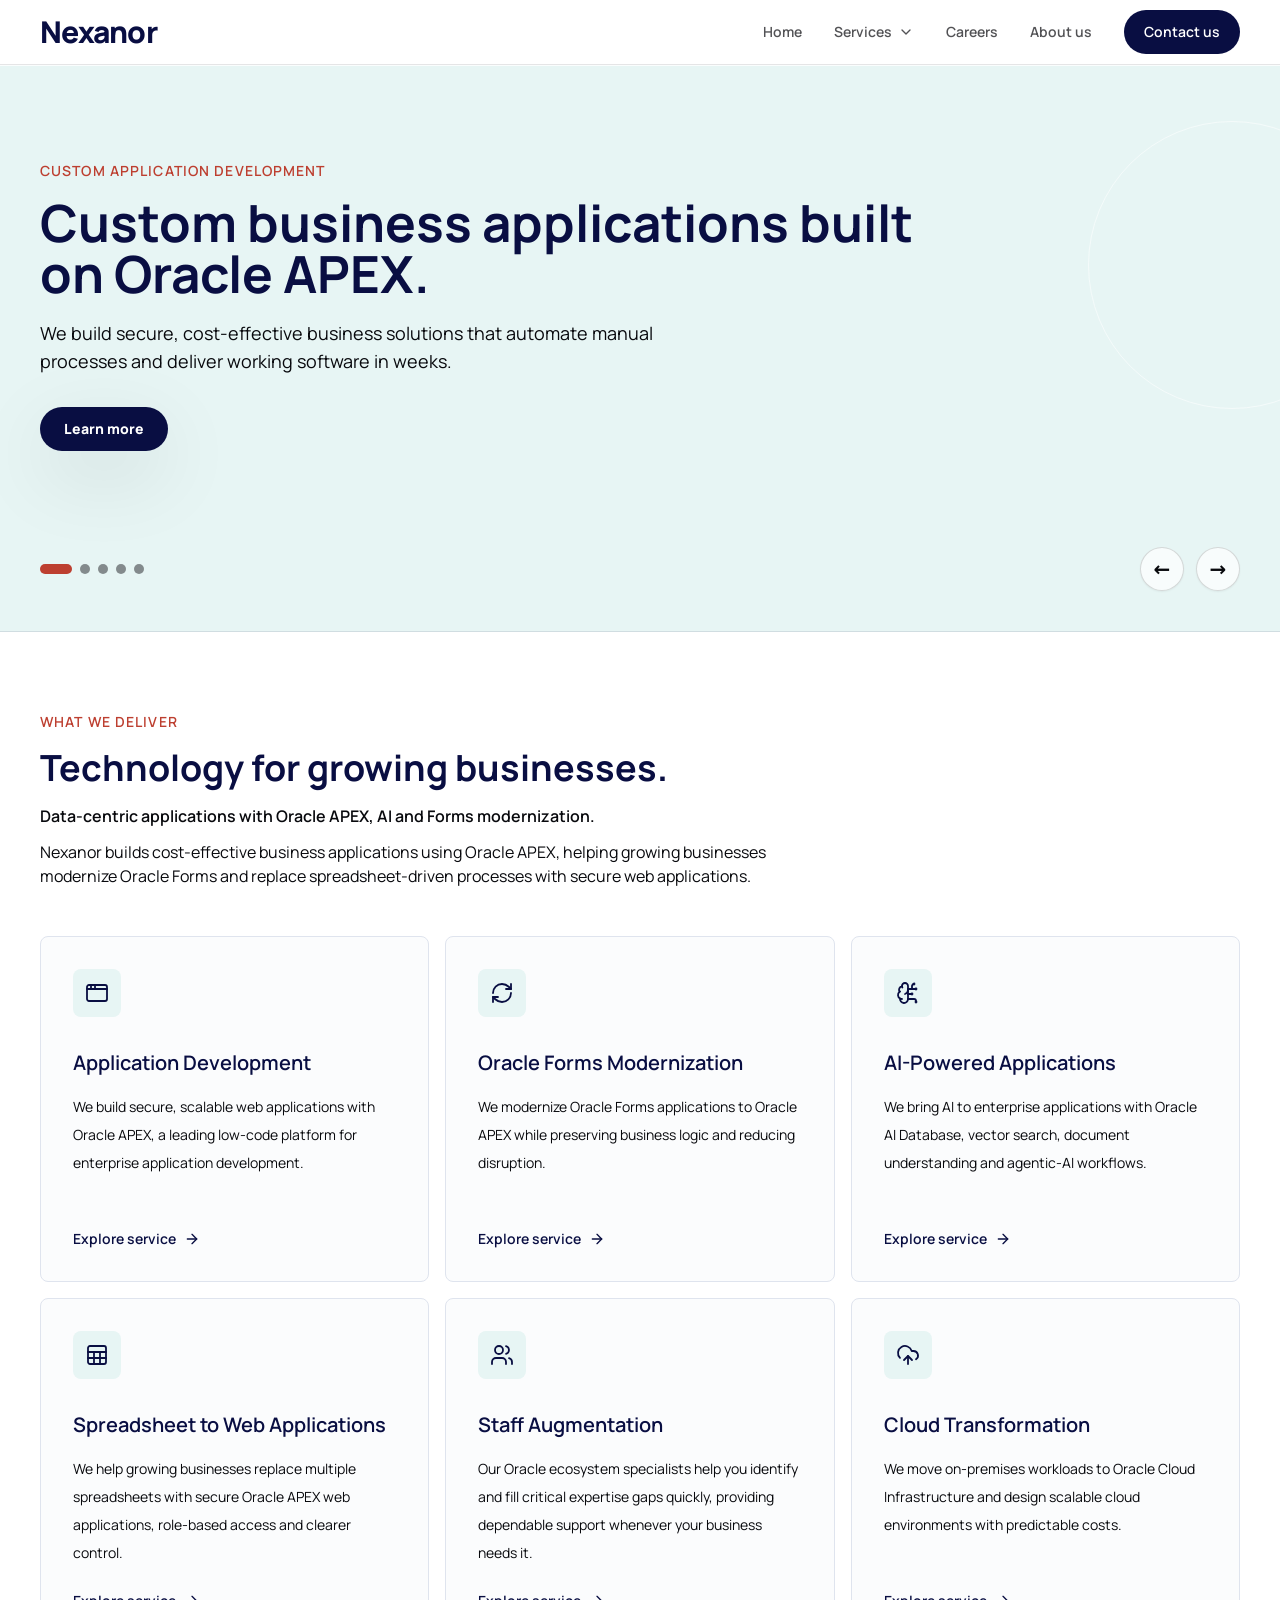
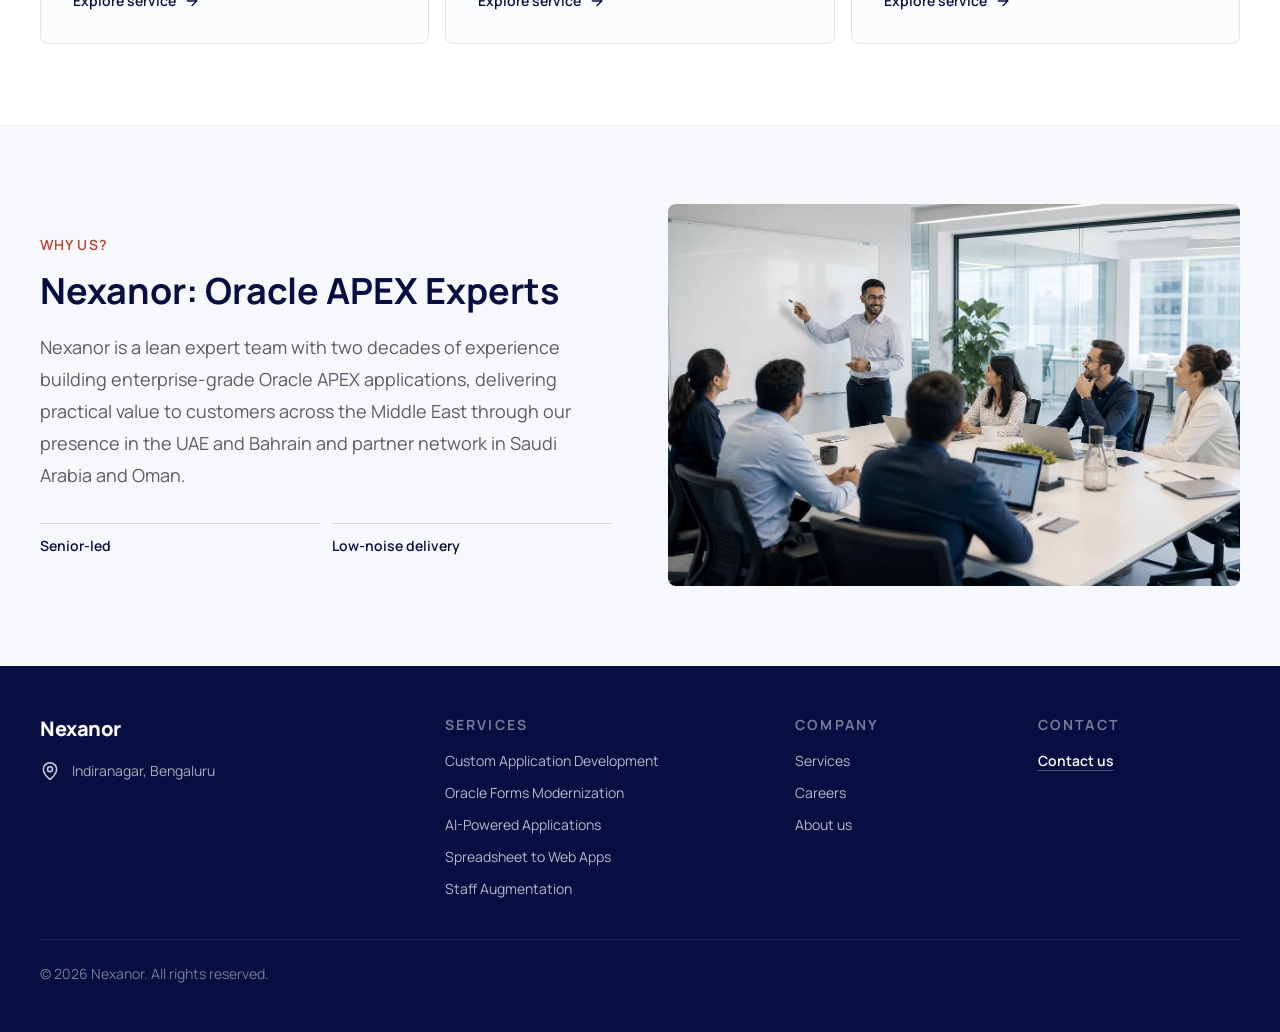
==== index.html @ 42dd61ac "Deploy contact form integration" ====
<!DOCTYPE html><html lang="en"> <head><meta charset="UTF-8"><meta name="description" content="Nexanor builds cost-effective business applications using Oracle APEX, helping growing businesses modernize Oracle Forms, replace spreadsheet-driven processes, and bring AI into business workflows."><meta name="viewport" content="width=device-width, initial-scale=1.0"><meta name="generator" content="Astro v4.16.19"><link rel="canonical" href="https://www.nexanor.io/"><title>Nexanor | Business Applications, Data &amp; AI</title><script type="application/ld+json">{"@context":"https://schema.org","@graph":[{"@type":"Organization","@id":"https://www.nexanor.io/#organization","name":"Nexanor","url":"https://www.nexanor.io","description":"Nexanor builds cost-effective business applications using Oracle APEX, helping growing businesses modernize Oracle Forms and replace spreadsheet-driven processes with secure web applications.","areaServed":["Middle East","United Arab Emirates","India","Africa"],"knowsAbout":["Oracle APEX development","Oracle Forms modernization","Forms to APEX migration","Spreadsheet to web application migration","Cost-effective business applications","Oracle Database","Agentic AI workflows"]},{"@type":"WebSite","@id":"https://www.nexanor.io/#website","name":"Nexanor","url":"https://www.nexanor.io","publisher":{"@id":"https://www.nexanor.io/#organization"},"inLanguage":"en"}]}</script><script async src="https://www.googletagmanager.com/gtag/js?id=G-KNGRKKW37M"></script><link rel="stylesheet" href="/_astro/about.BpkSIraq.css"><script type="module" src="/_astro/hoisted.Bp746CK0.js"></script></head> <body> <header class="sticky top-0 z-40 border-b border-ink/10 bg-white/95 backdrop-blur"> <nav class="px-5 sm:px-8 lg:px-10" aria-label="Primary navigation"> <div class="shell flex min-h-16 items-center gap-8"> <a class="text-2xl font-extrabold tracking-tight text-brand sm:text-3xl" href="/" aria-label="Nexanor home">
Nexanor
</a> <div class="ml-auto hidden items-center gap-8 md:flex"> <a class="text-sm font-semibold text-ink/70 transition hover:text-ink" href="/">Home</a> <div class="group relative"> <a class="inline-flex items-center gap-1.5 py-5 text-sm font-semibold text-ink/70 transition hover:text-ink" href="/services/">
Services
<svg xmlns="http://www.w3.org/2000/svg" width="24" height="24" viewBox="0 0 24 24" fill="none" stroke="currentColor" stroke-width="2" stroke-linecap="round" stroke-linejoin="round" aria-hidden="true" class="lucide lucide-chevron-down h-4 w-4 transition group-hover:rotate-180 group-focus-within:rotate-180"> <path d="m6 9 6 6 6-6"></path>  </svg> </a> <div class="invisible absolute left-1/2 top-full w-80 -translate-x-1/2 pt-3 opacity-0 transition group-hover:visible group-hover:opacity-100 group-focus-within:visible group-focus-within:opacity-100"> <div class="rounded-lg border border-line bg-white p-2 shadow-soft"> <a class="block rounded-md px-4 py-3 text-sm font-semibold text-brand hover:bg-cloud" href="/services/">All services</a> <div class="my-1 border-t border-line"></div> <a class="block rounded-md px-4 py-3 text-sm text-ink/70 transition hover:bg-cloud hover:text-brand" href="/services/oracle-apex-development/"> Custom Application Development </a><a class="block rounded-md px-4 py-3 text-sm text-ink/70 transition hover:bg-cloud hover:text-brand" href="/services/oracle-forms-to-apex-modernization/"> Oracle Forms Modernization </a><a class="block rounded-md px-4 py-3 text-sm text-ink/70 transition hover:bg-cloud hover:text-brand" href="/services/ai-powered-applications/"> AI-Powered Applications </a><a class="block rounded-md px-4 py-3 text-sm text-ink/70 transition hover:bg-cloud hover:text-brand" href="/services/spreadsheet-to-web-applications/"> Spreadsheet to Web Applications </a><a class="block rounded-md px-4 py-3 text-sm text-ink/70 transition hover:bg-cloud hover:text-brand" href="/services/oracle-staff-augmentation/"> Oracle Staff Augmentation </a> </div> </div> </div> <a class="text-sm font-semibold text-ink/70 transition hover:text-ink" href="/careers/">Careers</a><a class="text-sm font-semibold text-ink/70 transition hover:text-ink" href="/about/">About us</a> </div> <div class="hidden items-center gap-3 md:flex"> <button class="button-primary" type="button" data-contact-open>Contact us</button> </div> <button class="ml-auto inline-flex h-11 w-11 items-center justify-center rounded-full border border-ink/15 bg-white text-ink md:hidden" type="button" aria-label="Open navigation menu" aria-controls="mobile-menu" aria-expanded="false" data-menu-toggle> <span class="sr-only">Menu</span> <span class="relative block h-4 w-5" aria-hidden="true"> <span class="absolute left-0 top-0 h-0.5 w-5 rounded bg-current transition" data-menu-line></span> <span class="absolute left-0 top-1.5 h-0.5 w-5 rounded bg-current transition" data-menu-line></span> <span class="absolute left-0 top-3 h-0.5 w-5 rounded bg-current transition" data-menu-line></span> </span> </button> </div> </nav> <div id="mobile-menu" class="hidden border-t border-ink/10 bg-white px-5 py-4 md:hidden" data-mobile-menu> <div class="mx-auto flex max-w-7xl flex-col gap-2"> <a class="rounded-lg px-2 py-3 text-base font-semibold text-ink" href="/">Home</a> <details class="group"> <summary class="flex cursor-pointer list-none items-center justify-between rounded-lg px-2 py-3 text-base font-semibold text-ink [&::-webkit-details-marker]:hidden">
Services
<svg xmlns="http://www.w3.org/2000/svg" width="24" height="24" viewBox="0 0 24 24" fill="none" stroke="currentColor" stroke-width="2" stroke-linecap="round" stroke-linejoin="round" aria-hidden="true" class="lucide lucide-chevron-down h-5 w-5 transition group-open:rotate-180"> <path d="m6 9 6 6 6-6"></path>  </svg> </summary> <div class="ml-2 grid border-l border-line pl-3"> <a class="px-2 py-2.5 text-sm font-semibold text-brand" href="/services/">All services</a> <a class="px-2 py-2.5 text-sm text-ink/70" href="/services/oracle-apex-development/">Custom Application Development</a><a class="px-2 py-2.5 text-sm text-ink/70" href="/services/oracle-forms-to-apex-modernization/">Oracle Forms Modernization</a><a class="px-2 py-2.5 text-sm text-ink/70" href="/services/ai-powered-applications/">AI-Powered Applications</a><a class="px-2 py-2.5 text-sm text-ink/70" href="/services/spreadsheet-to-web-applications/">Spreadsheet to Web Applications</a><a class="px-2 py-2.5 text-sm text-ink/70" href="/services/oracle-staff-augmentation/">Oracle Staff Augmentation</a> </div> </details> <a class="rounded-lg px-2 py-3 text-base font-semibold text-ink" href="/careers/">Careers</a><a class="rounded-lg px-2 py-3 text-base font-semibold text-ink" href="/about/">About us</a> <button class="button-primary mt-2 w-full" type="button" data-contact-open>Contact us</button> </div> </div> </header>  <main>  <section class="relative overflow-hidden border-b border-brand/10 bg-[#e7f5f4] text-ink" aria-label="Nexanor services carousel"> <div class="pointer-events-none absolute inset-x-0 top-0 h-px bg-white/80"></div> <div class="pointer-events-none absolute -right-24 top-14 hidden h-72 w-72 rounded-full border border-white/55 lg:block"></div> <div> <article class="relative" data-hero-slide data-active="true"> <div class="px-5 py-16 sm:px-8 sm:py-20 lg:px-10 lg:py-24"> <div class="shell"> <div class="max-w-5xl"> <p class="eyebrow">Custom Application Development</p> <h1 class="mt-4 max-w-4xl text-[2.5rem] font-bold leading-[1.06] text-brand sm:text-5xl lg:text-[3.2rem]">
Custom business applications built on Oracle APEX.
</h1> <p class="mt-5 max-w-2xl text-base leading-8 text-graphite/72 sm:text-lg">
We build secure, cost-effective business solutions that automate manual processes and deliver working software in weeks.
</p> <a class="mt-8 inline-flex w-fit items-center justify-center rounded-full bg-brand px-6 py-3 text-sm font-extrabold text-white shadow-soft transition hover:bg-[#151c60] focus:outline-none focus:ring-2 focus:ring-brand focus:ring-offset-2 focus:ring-offset-[#e7f5f4]" href="/services/oracle-apex-development/">
Learn more
</a> </div> </div> </div> </article> <article class="relative hidden" data-hero-slide aria-hidden="true"> <div class="px-5 py-16 sm:px-8 sm:py-20 lg:px-10 lg:py-24"> <div class="shell"> <div class="max-w-5xl"> <p class="eyebrow">Modernize Your Legacy Applications</p> <h2 class="mt-4 max-w-4xl text-[2.5rem] font-bold leading-[1.06] text-brand sm:text-5xl lg:text-[3.2rem]">
Oracle Forms Modernization
</h2> <p class="mt-5 max-w-2xl text-base leading-8 text-graphite/72 sm:text-lg">
Transform outdated systems into modern, fast, and mobile-friendly web apps while preserving valuable business logic.
</p> <a class="mt-8 inline-flex w-fit items-center justify-center rounded-full bg-brand px-6 py-3 text-sm font-extrabold text-white shadow-soft transition hover:bg-[#151c60] focus:outline-none focus:ring-2 focus:ring-brand focus:ring-offset-2 focus:ring-offset-[#e7f5f4]" href="/services/oracle-forms-to-apex-modernization/">
Learn more
</a> </div> </div> </div> </article> <article class="relative hidden" data-hero-slide aria-hidden="true"> <div class="px-5 py-16 sm:px-8 sm:py-20 lg:px-10 lg:py-24"> <div class="shell"> <div class="max-w-5xl"> <p class="eyebrow">Artificial Intelligence</p> <h2 class="mt-4 max-w-4xl text-[2.5rem] font-bold leading-[1.06] text-brand sm:text-5xl lg:text-[3.2rem]">
AI-Powered Applications
</h2> <p class="mt-5 max-w-2xl text-base leading-8 text-graphite/72 sm:text-lg">
Unlock intelligent search, document understanding, conversational experiences, and automated workflows&mdash;all within the applications your teams use every day.
</p> <a class="mt-8 inline-flex w-fit items-center justify-center rounded-full bg-brand px-6 py-3 text-sm font-extrabold text-white shadow-soft transition hover:bg-[#151c60] focus:outline-none focus:ring-2 focus:ring-brand focus:ring-offset-2 focus:ring-offset-[#e7f5f4]" href="/services/ai-powered-applications/">
Learn more
</a> </div> </div> </div> </article> <article class="relative hidden" data-hero-slide aria-hidden="true"> <div class="px-5 py-16 sm:px-8 sm:py-20 lg:px-10 lg:py-24"> <div class="shell"> <div class="max-w-5xl"> <p class="eyebrow">Digital Process Transformation</p> <h2 class="mt-4 max-w-4xl text-[2.5rem] font-bold leading-[1.06] text-brand sm:text-5xl lg:text-[3.2rem]">
Spreadsheets to Web Applications
</h2> <p class="mt-5 max-w-2xl text-base leading-8 text-graphite/72 sm:text-lg">
Consolidate scattered data and manual workflows into a purpose-built application that gives your team the visibility and control they need.
</p> <a class="mt-8 inline-flex w-fit items-center justify-center rounded-full bg-brand px-6 py-3 text-sm font-extrabold text-white shadow-soft transition hover:bg-[#151c60] focus:outline-none focus:ring-2 focus:ring-brand focus:ring-offset-2 focus:ring-offset-[#e7f5f4]" href="/services/spreadsheet-to-web-applications/">
Learn more
</a> </div> </div> </div> </article> <article class="relative hidden" data-hero-slide aria-hidden="true"> <div class="px-5 py-16 sm:px-8 sm:py-20 lg:px-10 lg:py-24"> <div class="shell"> <div class="max-w-5xl"> <p class="eyebrow">Staff Augmentation</p> <h2 class="mt-4 max-w-4xl text-[2.5rem] font-bold leading-[1.06] text-brand sm:text-5xl lg:text-[3.2rem]">
Expert Talent, When You Need It
</h2> <p class="mt-5 max-w-2xl text-base leading-8 text-graphite/72 sm:text-lg">
Add experienced professionals to your team without the time and overhead of permanent hiring.
</p> <a class="mt-8 inline-flex w-fit items-center justify-center rounded-full bg-brand px-6 py-3 text-sm font-extrabold text-white shadow-soft transition hover:bg-[#151c60] focus:outline-none focus:ring-2 focus:ring-brand focus:ring-offset-2 focus:ring-offset-[#e7f5f4]" href="/services/oracle-staff-augmentation/">
Learn more
</a> </div> </div> </div> </article> <div class="px-5 pb-10 sm:px-8 lg:px-10"> <div class="shell flex items-center justify-between gap-4"> <div class="flex gap-2" aria-label="Carousel slides"> <button class="h-2.5 w-8 rounded-full bg-oracle transition" type="button" aria-label="Show custom application development slide" data-hero-dot data-active="true"></button> <button class="h-2.5 w-2.5 rounded-full bg-ink/45 transition" type="button" aria-label="Show Oracle Forms modernization slide" data-hero-dot></button> <button class="h-2.5 w-2.5 rounded-full bg-ink/45 transition" type="button" aria-label="Show artificial intelligence slide" data-hero-dot></button> <button class="h-2.5 w-2.5 rounded-full bg-ink/45 transition" type="button" aria-label="Show digital process transformation slide" data-hero-dot></button> <button class="h-2.5 w-2.5 rounded-full bg-ink/45 transition" type="button" aria-label="Show staff augmentation slide" data-hero-dot></button> </div> <div class="flex gap-3"> <button class="flex h-11 w-11 items-center justify-center rounded-full border border-ink/15 bg-white/70 text-xl font-bold text-ink shadow-sm backdrop-blur transition hover:border-ink/35 hover:bg-white" type="button" aria-label="Previous carousel slide" data-hero-prev> <span aria-hidden="true">&larr;</span> </button> <button class="flex h-11 w-11 items-center justify-center rounded-full border border-ink/15 bg-white/70 text-xl font-bold text-ink shadow-sm backdrop-blur transition hover:border-ink/35 hover:bg-white" type="button" aria-label="Next carousel slide" data-hero-next> <span aria-hidden="true">&rarr;</span> </button> </div> </div> </div> </div> </section> <section class="section bg-white"> <div class="shell"> <div class="max-w-3xl"> <p class="eyebrow">What we deliver</p> <h2 class="mt-4 max-w-2xl text-3xl font-bold leading-tight text-brand sm:text-4xl">
Technology for growing businesses.
</h2> <p class="mt-4 text-sm font-semibold leading-7 text-brand/58 sm:text-base">
Data-centric applications with Oracle APEX, AI and Forms modernization.
</p> <p class="mt-3 max-w-3xl text-sm leading-7 text-graphite/66 sm:text-base">
Nexanor builds cost-effective business applications using Oracle APEX, helping growing businesses modernize Oracle Forms and replace spreadsheet-driven processes with secure web applications.
</p> </div> <div class="mt-12 grid auto-rows-fr gap-4 md:grid-cols-2 lg:grid-cols-3"> <article class="group flex h-full min-h-72 flex-col rounded-lg border border-line bg-[#fbfcfd] p-6 transition duration-200 hover:-translate-y-1 hover:border-brand/25 hover:bg-white hover:shadow-soft sm:p-8"> <div> <span class="flex h-12 w-12 items-center justify-center rounded-lg bg-[#e7f5f4] text-brand"> <svg xmlns="http://www.w3.org/2000/svg" width="24" height="24" viewBox="0 0 24 24" fill="none" stroke="currentColor" stroke-width="1.8" stroke-linecap="round" stroke-linejoin="round" aria-hidden="true" class="lucide lucide-app-window h-6 w-6"> <rect x="2" y="4" width="20" height="16" rx="2"></rect><path d="M10 4v4"></path><path d="M2 8h20"></path><path d="M6 4v4"></path>  </svg> </span> </div> <div class="flex flex-1 flex-col pt-8"> <h3 class="text-xl font-semibold text-brand">Application Development</h3> <p class="mt-4 text-sm leading-7 text-ink/68">We build secure, scalable web applications with Oracle APEX, a leading low-code platform for enterprise application development.</p> <a class="mt-auto inline-flex w-fit items-center gap-2 pt-6 text-sm font-semibold text-brand transition hover:text-oracle" href="/services/oracle-apex-development/">
Explore service
<svg xmlns="http://www.w3.org/2000/svg" width="24" height="24" viewBox="0 0 24 24" fill="none" stroke="currentColor" stroke-width="2" stroke-linecap="round" stroke-linejoin="round" aria-hidden="true" class="lucide lucide-arrow-right h-4 w-4"> <path d="M5 12h14"></path><path d="m12 5 7 7-7 7"></path>  </svg> </a> </div> </article><article class="group flex h-full min-h-72 flex-col rounded-lg border border-line bg-[#fbfcfd] p-6 transition duration-200 hover:-translate-y-1 hover:border-brand/25 hover:bg-white hover:shadow-soft sm:p-8"> <div> <span class="flex h-12 w-12 items-center justify-center rounded-lg bg-[#e7f5f4] text-brand"> <svg xmlns="http://www.w3.org/2000/svg" width="24" height="24" viewBox="0 0 24 24" fill="none" stroke="currentColor" stroke-width="1.8" stroke-linecap="round" stroke-linejoin="round" aria-hidden="true" class="lucide lucide-refresh-cw h-6 w-6"> <path d="M3 12a9 9 0 0 1 9-9 9.75 9.75 0 0 1 6.74 2.74L21 8"></path><path d="M21 3v5h-5"></path><path d="M21 12a9 9 0 0 1-9 9 9.75 9.75 0 0 1-6.74-2.74L3 16"></path><path d="M8 16H3v5"></path>  </svg> </span> </div> <div class="flex flex-1 flex-col pt-8"> <h3 class="text-xl font-semibold text-brand">Oracle Forms Modernization</h3> <p class="mt-4 text-sm leading-7 text-ink/68">We modernize Oracle Forms applications to Oracle APEX while preserving business logic and reducing disruption.</p> <a class="mt-auto inline-flex w-fit items-center gap-2 pt-6 text-sm font-semibold text-brand transition hover:text-oracle" href="/services/oracle-forms-to-apex-modernization/">
Explore service
<svg xmlns="http://www.w3.org/2000/svg" width="24" height="24" viewBox="0 0 24 24" fill="none" stroke="currentColor" stroke-width="2" stroke-linecap="round" stroke-linejoin="round" aria-hidden="true" class="lucide lucide-arrow-right h-4 w-4"> <path d="M5 12h14"></path><path d="m12 5 7 7-7 7"></path>  </svg> </a> </div> </article><article class="group flex h-full min-h-72 flex-col rounded-lg border border-line bg-[#fbfcfd] p-6 transition duration-200 hover:-translate-y-1 hover:border-brand/25 hover:bg-white hover:shadow-soft sm:p-8"> <div> <span class="flex h-12 w-12 items-center justify-center rounded-lg bg-[#e7f5f4] text-brand"> <svg xmlns="http://www.w3.org/2000/svg" width="24" height="24" viewBox="0 0 24 24" fill="none" stroke="currentColor" stroke-width="1.8" stroke-linecap="round" stroke-linejoin="round" aria-hidden="true" class="lucide lucide-brain-circuit h-6 w-6"> <path d="M12 5a3 3 0 1 0-5.997.125 4 4 0 0 0-2.526 5.77 4 4 0 0 0 .556 6.588A4 4 0 1 0 12 18Z"></path><path d="M9 13a4.5 4.5 0 0 0 3-4"></path><path d="M6.003 5.125A3 3 0 0 0 6.401 6.5"></path><path d="M3.477 10.896a4 4 0 0 1 .585-.396"></path><path d="M6 18a4 4 0 0 1-1.967-.516"></path><path d="M12 13h4"></path><path d="M12 18h6a2 2 0 0 1 2 2v1"></path><path d="M12 8h8"></path><path d="M16 8V5a2 2 0 0 1 2-2"></path><circle cx="16" cy="13" r=".5"></circle><circle cx="18" cy="3" r=".5"></circle><circle cx="20" cy="21" r=".5"></circle><circle cx="20" cy="8" r=".5"></circle>  </svg> </span> </div> <div class="flex flex-1 flex-col pt-8"> <h3 class="text-xl font-semibold text-brand">AI-Powered Applications</h3> <p class="mt-4 text-sm leading-7 text-ink/68">We bring AI to enterprise applications with Oracle AI Database, vector search, document understanding and agentic-AI workflows.</p> <a class="mt-auto inline-flex w-fit items-center gap-2 pt-6 text-sm font-semibold text-brand transition hover:text-oracle" href="/services/ai-powered-applications/">
Explore service
<svg xmlns="http://www.w3.org/2000/svg" width="24" height="24" viewBox="0 0 24 24" fill="none" stroke="currentColor" stroke-width="2" stroke-linecap="round" stroke-linejoin="round" aria-hidden="true" class="lucide lucide-arrow-right h-4 w-4"> <path d="M5 12h14"></path><path d="m12 5 7 7-7 7"></path>  </svg> </a> </div> </article><article class="group flex h-full min-h-72 flex-col rounded-lg border border-line bg-[#fbfcfd] p-6 transition duration-200 hover:-translate-y-1 hover:border-brand/25 hover:bg-white hover:shadow-soft sm:p-8"> <div> <span class="flex h-12 w-12 items-center justify-center rounded-lg bg-[#e7f5f4] text-brand"> <svg xmlns="http://www.w3.org/2000/svg" width="24" height="24" viewBox="0 0 24 24" fill="none" stroke="currentColor" stroke-width="1.8" stroke-linecap="round" stroke-linejoin="round" aria-hidden="true" class="lucide lucide-sheet h-6 w-6"> <rect width="18" height="18" x="3" y="3" rx="2" ry="2"></rect><line x1="3" x2="21" y1="9" y2="9"></line><line x1="3" x2="21" y1="15" y2="15"></line><line x1="9" x2="9" y1="9" y2="21"></line><line x1="15" x2="15" y1="9" y2="21"></line>  </svg> </span> </div> <div class="flex flex-1 flex-col pt-8"> <h3 class="text-xl font-semibold text-brand">Spreadsheet to Web Applications</h3> <p class="mt-4 text-sm leading-7 text-ink/68">We help growing businesses replace multiple spreadsheets with secure Oracle APEX web applications, role-based access and clearer control.</p> <a class="mt-auto inline-flex w-fit items-center gap-2 pt-6 text-sm font-semibold text-brand transition hover:text-oracle" href="/services/spreadsheet-to-web-applications/">
Explore service
<svg xmlns="http://www.w3.org/2000/svg" width="24" height="24" viewBox="0 0 24 24" fill="none" stroke="currentColor" stroke-width="2" stroke-linecap="round" stroke-linejoin="round" aria-hidden="true" class="lucide lucide-arrow-right h-4 w-4"> <path d="M5 12h14"></path><path d="m12 5 7 7-7 7"></path>  </svg> </a> </div> </article><article class="group flex h-full min-h-72 flex-col rounded-lg border border-line bg-[#fbfcfd] p-6 transition duration-200 hover:-translate-y-1 hover:border-brand/25 hover:bg-white hover:shadow-soft sm:p-8"> <div> <span class="flex h-12 w-12 items-center justify-center rounded-lg bg-[#e7f5f4] text-brand"> <svg xmlns="http://www.w3.org/2000/svg" width="24" height="24" viewBox="0 0 24 24" fill="none" stroke="currentColor" stroke-width="1.8" stroke-linecap="round" stroke-linejoin="round" aria-hidden="true" class="lucide lucide-users h-6 w-6"> <path d="M16 21v-2a4 4 0 0 0-4-4H6a4 4 0 0 0-4 4v2"></path><path d="M16 3.128a4 4 0 0 1 0 7.744"></path><path d="M22 21v-2a4 4 0 0 0-3-3.87"></path><circle cx="9" cy="7" r="4"></circle>  </svg> </span> </div> <div class="flex flex-1 flex-col pt-8"> <h3 class="text-xl font-semibold text-brand">Staff Augmentation</h3> <p class="mt-4 text-sm leading-7 text-ink/68">Our Oracle ecosystem specialists help you identify and fill critical expertise gaps quickly, providing dependable support whenever your business needs it.</p> <a class="mt-auto inline-flex w-fit items-center gap-2 pt-6 text-sm font-semibold text-brand transition hover:text-oracle" href="/services/oracle-staff-augmentation/">
Explore service
<svg xmlns="http://www.w3.org/2000/svg" width="24" height="24" viewBox="0 0 24 24" fill="none" stroke="currentColor" stroke-width="2" stroke-linecap="round" stroke-linejoin="round" aria-hidden="true" class="lucide lucide-arrow-right h-4 w-4"> <path d="M5 12h14"></path><path d="m12 5 7 7-7 7"></path>  </svg> </a> </div> </article><article class="group flex h-full min-h-72 flex-col rounded-lg border border-line bg-[#fbfcfd] p-6 transition duration-200 hover:-translate-y-1 hover:border-brand/25 hover:bg-white hover:shadow-soft sm:p-8"> <div> <span class="flex h-12 w-12 items-center justify-center rounded-lg bg-[#e7f5f4] text-brand"> <svg xmlns="http://www.w3.org/2000/svg" width="24" height="24" viewBox="0 0 24 24" fill="none" stroke="currentColor" stroke-width="1.8" stroke-linecap="round" stroke-linejoin="round" aria-hidden="true" class="lucide lucide-cloud-upload h-6 w-6"> <path d="M12 13v8"></path><path d="M4 14.899A7 7 0 1 1 15.71 8h1.79a4.5 4.5 0 0 1 2.5 8.242"></path><path d="m8 17 4-4 4 4"></path>  </svg> </span> </div> <div class="flex flex-1 flex-col pt-8"> <h3 class="text-xl font-semibold text-brand">Cloud Transformation</h3> <p class="mt-4 text-sm leading-7 text-ink/68">We move on-premises workloads to Oracle Cloud Infrastructure and design scalable cloud environments with predictable costs.</p> <a class="mt-auto inline-flex w-fit items-center gap-2 pt-6 text-sm font-semibold text-brand transition hover:text-oracle" href="/services/oracle-cloud-migration/">
Explore service
<svg xmlns="http://www.w3.org/2000/svg" width="24" height="24" viewBox="0 0 24 24" fill="none" stroke="currentColor" stroke-width="2" stroke-linecap="round" stroke-linejoin="round" aria-hidden="true" class="lucide lucide-arrow-right h-4 w-4"> <path d="M5 12h14"></path><path d="m12 5 7 7-7 7"></path>  </svg> </a> </div> </article> </div> </div> </section> <section class="section bg-cloud"> <div class="shell grid items-center gap-10 lg:grid-cols-2 lg:gap-14"> <div class="max-w-xl"> <p class="eyebrow">Why us?</p> <h2 class="mt-4 text-3xl font-bold leading-tight text-brand sm:text-4xl">
Nexanor: Oracle APEX Experts
</h2> <p class="mt-5 text-lg leading-8 text-ink/65">
Nexanor is a lean expert team with two decades of experience building enterprise-grade Oracle APEX applications, delivering practical value to customers across the Middle East through our presence in the UAE and Bahrain and partner network in Saudi Arabia and Oman.
</p> <div class="mt-8 grid gap-3 text-sm font-semibold text-brand sm:grid-cols-2"> <span class="border-t border-brand/15 pt-3">Senior-led</span> <span class="border-t border-brand/15 pt-3">Low-noise delivery</span> </div> </div> <div class="relative aspect-[3/2] overflow-hidden rounded-lg bg-cloud"> <img class="h-full w-full object-cover" src="/assets/why-nexanor-team.webp" alt="Experienced software consultants collaborating in a bright modern conference room" width="1280" height="853" loading="lazy"> </div> </div> </section>  </main> <footer class="border-t border-brand/10 bg-brand px-5 py-12 text-white sm:px-8 lg:px-10"> <div class="shell grid gap-10 sm:grid-cols-2 lg:grid-cols-[1.35fr_1.15fr_0.75fr_0.75fr]"> <div> <a class="text-xl font-extrabold tracking-tight" href="/">Nexanor</a> <div class="mt-4 flex max-w-md items-start gap-3 text-sm leading-6 text-white/65"> <svg xmlns="http://www.w3.org/2000/svg" width="24" height="24" viewBox="0 0 24 24" fill="none" stroke="currentColor" stroke-width="1.8" stroke-linecap="round" stroke-linejoin="round" aria-hidden="true" class="lucide lucide-map-pin mt-0.5 h-5 w-5 shrink-0 text-white/80"> <path d="M20 10c0 4.993-5.539 10.193-7.399 11.799a1 1 0 0 1-1.202 0C9.539 20.193 4 14.993 4 10a8 8 0 0 1 16 0"></path><circle cx="12" cy="10" r="3"></circle>  </svg> <p>Indiranagar, Bengaluru</p> </div> </div> <div> <h2 class="text-sm font-bold uppercase tracking-[0.16em] text-white/45">Services</h2> <ul class="mt-4 grid gap-3 text-sm text-white/70"> <li><a class="hover:text-white" href="/services/oracle-apex-development/">Custom Application Development</a></li><li><a class="hover:text-white" href="/services/oracle-forms-to-apex-modernization/">Oracle Forms Modernization</a></li><li><a class="hover:text-white" href="/services/ai-powered-applications/">AI-Powered Applications</a></li><li><a class="hover:text-white" href="/services/spreadsheet-to-web-applications/">Spreadsheet to Web Apps</a></li><li><a class="hover:text-white" href="/services/oracle-staff-augmentation/">Staff Augmentation</a></li> </ul> </div> <div> <h2 class="text-sm font-bold uppercase tracking-[0.16em] text-white/45">Company</h2> <ul class="mt-4 grid gap-3 text-sm text-white/70"> <li><a class="hover:text-white" href="/services/">Services</a></li> <li><a class="hover:text-white" href="/careers/">Careers</a></li> <li><a class="hover:text-white" href="/about/">About us</a></li> </ul> </div> <div> <h2 class="text-sm font-bold uppercase tracking-[0.16em] text-white/45">Contact</h2> <button class="mt-4 text-left text-sm font-semibold text-white underline decoration-white/30 underline-offset-4 hover:decoration-white" type="button" data-contact-open>
Contact us
</button> </div> </div> <div class="shell mt-10 border-t border-white/10 pt-6 text-sm text-white/45"> <p>&copy; 2026 Nexanor. All rights reserved.</p> </div> </footer> <div class="fixed right-4 top-4 z-[60] hidden w-[calc(100%-2rem)] max-w-md rounded-2xl border bg-white p-4 shadow-soft sm:right-6 sm:top-6" role="status" aria-live="polite" data-contact-toast> <div class="flex items-start gap-3"> <span class="mt-1 h-2.5 w-2.5 shrink-0 rounded-full" data-contact-toast-dot></span> <p class="text-sm font-semibold leading-6" data-contact-toast-text></p> </div> </div> <div class="fixed inset-0 z-50 hidden items-start justify-center overflow-y-auto px-4 py-4 sm:items-center sm:px-5 sm:py-6" role="dialog" aria-modal="true" aria-labelledby="contact-title" data-contact-modal> <button class="absolute inset-0 bg-ink/60 backdrop-blur-sm" type="button" aria-label="Close contact form" data-contact-close></button> <section class="relative z-10 w-full max-w-xl rounded-2xl bg-white p-5 shadow-soft sm:max-h-[calc(100vh-3rem)] sm:overflow-y-auto sm:p-8"> <div class="flex items-start justify-between gap-6"> <div> <p class="eyebrow">Start a conversation</p> <h2 id="contact-title" class="mt-3 text-2xl font-bold text-ink sm:text-3xl">Contact us</h2> <p class="mt-3 text-sm leading-6 text-ink/65">Tell us what you are trying to build, modernize or simplify.</p> </div> <button class="sticky top-0 flex h-10 w-10 shrink-0 items-center justify-center rounded-full border border-ink/15 bg-white text-ink shadow-sm transition hover:border-ink/40" type="button" aria-label="Close contact form" data-contact-close> <span aria-hidden="true">&times;</span> </button> </div> <form class="mt-6 grid gap-4" data-contact-form> <div class="hidden" aria-hidden="true"> <label>
Website
<input type="text" name="website" tabindex="-1" autocomplete="off"> </label> </div> <label class="grid gap-2 text-sm font-semibold text-ink"> <span>Name <span class="text-oracle" aria-hidden="true">*</span></span> <input class="rounded-xl border border-ink/10 bg-cloud px-4 py-3 text-base font-normal outline-none transition focus:border-brand/35 focus:bg-white focus:ring-2 focus:ring-brand/10" type="text" name="fullName" autocomplete="name" maxlength="200" required> </label> <label class="grid gap-2 text-sm font-semibold text-ink"> <span>Email <span class="text-oracle" aria-hidden="true">*</span></span> <input class="rounded-xl border border-ink/10 bg-cloud px-4 py-3 text-base font-normal outline-none transition focus:border-brand/35 focus:bg-white focus:ring-2 focus:ring-brand/10" type="email" name="email" autocomplete="email" maxlength="320" required> </label> <div class="grid gap-4 sm:grid-cols-2"> <label class="grid gap-2 text-sm font-semibold text-ink">
Company
<input class="rounded-xl border border-ink/10 bg-cloud px-4 py-3 text-base font-normal outline-none transition focus:border-brand/35 focus:bg-white focus:ring-2 focus:ring-brand/10" type="text" name="companyName" autocomplete="organization" maxlength="200"> </label> <label class="grid gap-2 text-sm font-semibold text-ink"> <span>Phone <span class="text-oracle" aria-hidden="true">*</span></span> <input class="rounded-xl border border-ink/10 bg-cloud px-4 py-3 text-base font-normal outline-none transition focus:border-brand/35 focus:bg-white focus:ring-2 focus:ring-brand/10" type="tel" name="phone" autocomplete="tel" maxlength="80" placeholder="+971 50..." pattern="^+?[0-9 ()-]{7,30}$" required> </label> </div> <label class="grid gap-2 text-sm font-semibold text-ink"> <span>Message <span class="text-oracle" aria-hidden="true">*</span></span> <textarea class="min-h-32 rounded-xl border border-ink/10 bg-cloud px-4 py-3 text-base font-normal outline-none transition focus:border-brand/35 focus:bg-white focus:ring-2 focus:ring-brand/10" name="message" maxlength="4000" required data-contact-message-input></textarea> <span class="text-right text-xs font-normal leading-5 text-ink/45" data-contact-message-count>0 / 4000</span> </label> <p class="hidden rounded-2xl border px-4 py-3 text-sm leading-6" data-contact-message role="status" aria-live="polite"></p> <button class="mt-2 inline-flex items-center justify-center rounded-full bg-brand px-5 py-3 text-sm font-semibold text-white transition hover:bg-[#151c60] focus:outline-none focus:ring-2 focus:ring-brand focus:ring-offset-2 disabled:cursor-wait disabled:bg-brand/65" type="submit" data-contact-submit>
Send message
</button> </form> </section> </div>  </body></html>
---- _astro/about.BpkSIraq.css ----
@font-face{font-family:Manrope Variable;font-style:normal;font-display:swap;font-weight:200 800;src:url([data-uri]) format("woff2-variations");unicode-range:U+0460-052F,U+1C80-1C8A,U+20B4,U+2DE0-2DFF,U+A640-A69F,U+FE2E-FE2F}@font-face{font-family:Manrope Variable;font-style:normal;font-display:swap;font-weight:200 800;src:url(/_astro/manrope-cyrillic-wght-normal.Dvxsihut.woff2) format("woff2-variations");unicode-range:U+0301,U+0400-045F,U+0490-0491,U+04B0-04B1,U+2116}@font-face{font-family:Manrope Variable;font-style:normal;font-display:swap;font-weight:200 800;src:url(/_astro/manrope-greek-wght-normal.DL7QRZyv.woff2) format("woff2-variations");unicode-range:U+0370-0377,U+037A-037F,U+0384-038A,U+038C,U+038E-03A1,U+03A3-03FF}@font-face{font-family:Manrope Variable;font-style:normal;font-display:swap;font-weight:200 800;src:url(/_astro/manrope-vietnamese-wght-normal.usUDDRr7.woff2) format("woff2-variations");unicode-range:U+0102-0103,U+0110-0111,U+0128-0129,U+0168-0169,U+01A0-01A1,U+01AF-01B0,U+0300-0301,U+0303-0304,U+0308-0309,U+0323,U+0329,U+1EA0-1EF9,U+20AB}@font-face{font-family:Manrope Variable;font-style:normal;font-display:swap;font-weight:200 800;src:url(/_astro/manrope-latin-ext-wght-normal.Ch3YOpNY.woff2) format("woff2-variations");unicode-range:U+0100-02BA,U+02BD-02C5,U+02C7-02CC,U+02CE-02D7,U+02DD-02FF,U+0304,U+0308,U+0329,U+1D00-1DBF,U+1E00-1E9F,U+1EF2-1EFF,U+2020,U+20A0-20AB,U+20AD-20C0,U+2113,U+2C60-2C7F,U+A720-A7FF}@font-face{font-family:Manrope Variable;font-style:normal;font-display:swap;font-weight:200 800;src:url(/_astro/manrope-latin-wght-normal.DHIcAJRg.woff2) format("woff2-variations");unicode-range:U+0000-00FF,U+0131,U+0152-0153,U+02BB-02BC,U+02C6,U+02DA,U+02DC,U+0304,U+0308,U+0329,U+2000-206F,U+20AC,U+2122,U+2191,U+2193,U+2212,U+2215,U+FEFF,U+FFFD}*,:before,:after{--tw-border-spacing-x: 0;--tw-border-spacing-y: 0;--tw-translate-x: 0;--tw-translate-y: 0;--tw-rotate: 0;--tw-skew-x: 0;--tw-skew-y: 0;--tw-scale-x: 1;--tw-scale-y: 1;--tw-pan-x: ;--tw-pan-y: ;--tw-pinch-zoom: ;--tw-scroll-snap-strictness: proximity;--tw-gradient-from-position: ;--tw-gradient-via-position: ;--tw-gradient-to-position: ;--tw-ordinal: ;--tw-slashed-zero: ;--tw-numeric-figure: ;--tw-numeric-spacing: ;--tw-numeric-fraction: ;--tw-ring-inset: ;--tw-ring-offset-width: 0px;--tw-ring-offset-color: #fff;--tw-ring-color: rgb(59 130 246 / .5);--tw-ring-offset-shadow: 0 0 #0000;--tw-ring-shadow: 0 0 #0000;--tw-shadow: 0 0 #0000;--tw-shadow-colored: 0 0 #0000;--tw-blur: ;--tw-brightness: ;--tw-contrast: ;--tw-grayscale: ;--tw-hue-rotate: ;--tw-invert: ;--tw-saturate: ;--tw-sepia: ;--tw-drop-shadow: ;--tw-backdrop-blur: ;--tw-backdrop-brightness: ;--tw-backdrop-contrast: ;--tw-backdrop-grayscale: ;--tw-backdrop-hue-rotate: ;--tw-backdrop-invert: ;--tw-backdrop-opacity: ;--tw-backdrop-saturate: ;--tw-backdrop-sepia: ;--tw-contain-size: ;--tw-contain-layout: ;--tw-contain-paint: ;--tw-contain-style: }::backdrop{--tw-border-spacing-x: 0;--tw-border-spacing-y: 0;--tw-translate-x: 0;--tw-translate-y: 0;--tw-rotate: 0;--tw-skew-x: 0;--tw-skew-y: 0;--tw-scale-x: 1;--tw-scale-y: 1;--tw-pan-x: ;--tw-pan-y: ;--tw-pinch-zoom: ;--tw-scroll-snap-strictness: proximity;--tw-gradient-from-position: ;--tw-gradient-via-position: ;--tw-gradient-to-position: ;--tw-ordinal: ;--tw-slashed-zero: ;--tw-numeric-figure: ;--tw-numeric-spacing: ;--tw-numeric-fraction: ;--tw-ring-inset: ;--tw-ring-offset-width: 0px;--tw-ring-offset-color: #fff;--tw-ring-color: rgb(59 130 246 / .5);--tw-ring-offset-shadow: 0 0 #0000;--tw-ring-shadow: 0 0 #0000;--tw-shadow: 0 0 #0000;--tw-shadow-colored: 0 0 #0000;--tw-blur: ;--tw-brightness: ;--tw-contrast: ;--tw-grayscale: ;--tw-hue-rotate: ;--tw-invert: ;--tw-saturate: ;--tw-sepia: ;--tw-drop-shadow: ;--tw-backdrop-blur: ;--tw-backdrop-brightness: ;--tw-backdrop-contrast: ;--tw-backdrop-grayscale: ;--tw-backdrop-hue-rotate: ;--tw-backdrop-invert: ;--tw-backdrop-opacity: ;--tw-backdrop-saturate: ;--tw-backdrop-sepia: ;--tw-contain-size: ;--tw-contain-layout: ;--tw-contain-paint: ;--tw-contain-style: }*,:before,:after{box-sizing:border-box;border-width:0;border-style:solid;border-color:#e5e7eb}:before,:after{--tw-content: ""}html,:host{line-height:1.5;-webkit-text-size-adjust:100%;-moz-tab-size:4;-o-tab-size:4;tab-size:4;font-family:Manrope Variable,ui-sans-serif,system-ui,-apple-system,BlinkMacSystemFont,Segoe UI,sans-serif;font-feature-settings:normal;font-variation-settings:normal;-webkit-tap-highlight-color:transparent}body{margin:0;line-height:inherit}hr{height:0;color:inherit;border-top-width:1px}abbr:where([title]){-webkit-text-decoration:underline dotted;text-decoration:underline dotted}h1,h2,h3,h4,h5,h6{font-size:inherit;font-weight:inherit}a{color:inherit;text-decoration:inherit}b,strong{font-weight:bolder}code,kbd,samp,pre{font-family:ui-monospace,SFMono-Regular,Menlo,Monaco,Consolas,Liberation Mono,Courier New,monospace;font-feature-settings:normal;font-variation-settings:normal;font-size:1em}small{font-size:80%}sub,sup{font-size:75%;line-height:0;position:relative;vertical-align:baseline}sub{bottom:-.25em}sup{top:-.5em}table{text-indent:0;border-color:inherit;border-collapse:collapse}button,input,optgroup,select,textarea{font-family:inherit;font-feature-settings:inherit;font-variation-settings:inherit;font-size:100%;font-weight:inherit;line-height:inherit;letter-spacing:inherit;color:inherit;margin:0;padding:0}button,select{text-transform:none}button,input:where([type=button]),input:where([type=reset]),input:where([type=submit]){-webkit-appearance:button;background-color:transparent;background-image:none}:-moz-focusring{outline:auto}:-moz-ui-invalid{box-shadow:none}progress{vertical-align:baseline}::-webkit-inner-spin-button,::-webkit-outer-spin-button{height:auto}[type=search]{-webkit-appearance:textfield;outline-offset:-2px}::-webkit-search-decoration{-webkit-appearance:none}::-webkit-file-upload-button{-webkit-appearance:button;font:inherit}summary{display:list-item}blockquote,dl,dd,h1,h2,h3,h4,h5,h6,hr,figure,p,pre{margin:0}fieldset{margin:0;padding:0}legend{padding:0}ol,ul,menu{list-style:none;margin:0;padding:0}dialog{padding:0}textarea{resize:vertical}input::-moz-placeholder,textarea::-moz-placeholder{opacity:1;color:#9ca3af}input::placeholder,textarea::placeholder{opacity:1;color:#9ca3af}button,[role=button]{cursor:pointer}:disabled{cursor:default}img,svg,video,canvas,audio,iframe,embed,object{display:block;vertical-align:middle}img,video{max-width:100%;height:auto}[hidden]:where(:not([hidden=until-found])){display:none}:root{color-scheme:light}html{scroll-behavior:smooth}body{--tw-bg-opacity: 1;background-color:rgb(247 248 251 / var(--tw-bg-opacity, 1));font-family:Manrope Variable,ui-sans-serif,system-ui,-apple-system,BlinkMacSystemFont,Segoe UI,sans-serif;--tw-text-opacity: 1;color:rgb(8 9 13 / var(--tw-text-opacity, 1));-webkit-font-smoothing:antialiased;-moz-osx-font-smoothing:grayscale}::-moz-selection{--tw-bg-opacity: 1;background-color:rgb(189 63 48 / var(--tw-bg-opacity, 1));--tw-text-opacity: 1;color:rgb(255 255 255 / var(--tw-text-opacity, 1))}::selection{--tw-bg-opacity: 1;background-color:rgb(189 63 48 / var(--tw-bg-opacity, 1));--tw-text-opacity: 1;color:rgb(255 255 255 / var(--tw-text-opacity, 1))}.section{padding:4rem 1.25rem}@media (min-width: 640px){.section{padding-left:2rem;padding-right:2rem}}@media (min-width: 1024px){.section{padding:5rem 2.5rem}}.shell{margin-left:auto;margin-right:auto;max-width:80rem}.eyebrow{font-size:.75rem;line-height:1rem;font-weight:600;text-transform:uppercase;letter-spacing:.08em;--tw-text-opacity: 1;color:rgb(189 63 48 / var(--tw-text-opacity, 1))}@media (min-width: 640px){.eyebrow{font-size:.875rem;line-height:1.25rem}}.button-primary{display:inline-flex;align-items:center;justify-content:center;border-radius:9999px;--tw-bg-opacity: 1;background-color:rgb(9 14 66 / var(--tw-bg-opacity, 1));padding:.75rem 1.25rem;font-size:.875rem;line-height:1.25rem;font-weight:600;--tw-text-opacity: 1;color:rgb(255 255 255 / var(--tw-text-opacity, 1));transition-property:color,background-color,border-color,text-decoration-color,fill,stroke,opacity,box-shadow,transform,filter,backdrop-filter;transition-timing-function:cubic-bezier(.4,0,.2,1);transition-duration:.15s}.button-primary:hover{--tw-bg-opacity: 1;background-color:rgb(21 28 96 / var(--tw-bg-opacity, 1))}.button-primary:focus{outline:2px solid transparent;outline-offset:2px;--tw-ring-offset-shadow: var(--tw-ring-inset) 0 0 0 var(--tw-ring-offset-width) var(--tw-ring-offset-color);--tw-ring-shadow: var(--tw-ring-inset) 0 0 0 calc(2px + var(--tw-ring-offset-width)) var(--tw-ring-color);box-shadow:var(--tw-ring-offset-shadow),var(--tw-ring-shadow),var(--tw-shadow, 0 0 #0000);--tw-ring-opacity: 1;--tw-ring-color: rgb(9 14 66 / var(--tw-ring-opacity, 1));--tw-ring-offset-width: 2px}.sr-only{position:absolute;width:1px;height:1px;padding:0;margin:-1px;overflow:hidden;clip:rect(0,0,0,0);white-space:nowrap;border-width:0}.pointer-events-none{pointer-events:none}.visible{visibility:visible}.invisible{visibility:hidden}.fixed{position:fixed}.absolute{position:absolute}.relative{position:relative}.sticky{position:sticky}.-inset-3{inset:-.75rem}.inset-0{inset:0}.inset-x-0{left:0;right:0}.-right-24{right:-6rem}.left-0{left:0}.left-1\/2{left:50%}.right-4{right:1rem}.top-0{top:0}.top-1\.5{top:.375rem}.top-14{top:3.5rem}.top-3{top:.75rem}.top-4{top:1rem}.top-full{top:100%}.z-10{z-index:10}.z-40{z-index:40}.z-50{z-index:50}.z-\[60\]{z-index:60}.mx-auto{margin-left:auto;margin-right:auto}.my-1{margin-top:.25rem;margin-bottom:.25rem}.ml-2{margin-left:.5rem}.ml-auto{margin-left:auto}.mt-0\.5{margin-top:.125rem}.mt-1{margin-top:.25rem}.mt-10{margin-top:2.5rem}.mt-12{margin-top:3rem}.mt-2{margin-top:.5rem}.mt-3{margin-top:.75rem}.mt-4{margin-top:1rem}.mt-5{margin-top:1.25rem}.mt-6{margin-top:1.5rem}.mt-8{margin-top:2rem}.mt-9{margin-top:2.25rem}.mt-auto{margin-top:auto}.block{display:block}.flex{display:flex}.inline-flex{display:inline-flex}.grid{display:grid}.hidden{display:none}.aspect-\[3\/2\]{aspect-ratio:3/2}.aspect-\[4\/3\]{aspect-ratio:4/3}.h-0\.5{height:.125rem}.h-1\.5{height:.375rem}.h-10{height:2.5rem}.h-11{height:2.75rem}.h-12{height:3rem}.h-2\.5{height:.625rem}.h-3\.5{height:.875rem}.h-4{height:1rem}.h-5{height:1.25rem}.h-6{height:1.5rem}.h-72{height:18rem}.h-full{height:100%}.h-px{height:1px}.min-h-16{min-height:4rem}.min-h-32{min-height:8rem}.min-h-72{min-height:18rem}.min-h-\[17rem\]{min-height:17rem}.min-h-\[20rem\]{min-height:20rem}.w-1\.5{width:.375rem}.w-10{width:2.5rem}.w-11{width:2.75rem}.w-12{width:3rem}.w-2\.5{width:.625rem}.w-3\.5{width:.875rem}.w-4{width:1rem}.w-5{width:1.25rem}.w-6{width:1.5rem}.w-72{width:18rem}.w-8{width:2rem}.w-80{width:20rem}.w-\[calc\(100\%-2rem\)\]{width:calc(100% - 2rem)}.w-fit{width:-moz-fit-content;width:fit-content}.w-full{width:100%}.min-w-\[280px\]{min-width:280px}.max-w-2xl{max-width:42rem}.max-w-3xl{max-width:48rem}.max-w-4xl{max-width:56rem}.max-w-5xl{max-width:64rem}.max-w-7xl{max-width:80rem}.max-w-md{max-width:28rem}.max-w-xl{max-width:36rem}.flex-1{flex:1 1 0%}.shrink-0{flex-shrink:0}.grow{flex-grow:1}.-translate-x-1\/2{--tw-translate-x: -50%;transform:translate(var(--tw-translate-x),var(--tw-translate-y)) rotate(var(--tw-rotate)) skew(var(--tw-skew-x)) skewY(var(--tw-skew-y)) scaleX(var(--tw-scale-x)) scaleY(var(--tw-scale-y))}.-translate-y-1\.5{--tw-translate-y: -.375rem;transform:translate(var(--tw-translate-x),var(--tw-translate-y)) rotate(var(--tw-rotate)) skew(var(--tw-skew-x)) skewY(var(--tw-skew-y)) scaleX(var(--tw-scale-x)) scaleY(var(--tw-scale-y))}.translate-y-1\.5{--tw-translate-y: .375rem;transform:translate(var(--tw-translate-x),var(--tw-translate-y)) rotate(var(--tw-rotate)) skew(var(--tw-skew-x)) skewY(var(--tw-skew-y)) scaleX(var(--tw-scale-x)) scaleY(var(--tw-scale-y))}.-rotate-45{--tw-rotate: -45deg;transform:translate(var(--tw-translate-x),var(--tw-translate-y)) rotate(var(--tw-rotate)) skew(var(--tw-skew-x)) skewY(var(--tw-skew-y)) scaleX(var(--tw-scale-x)) scaleY(var(--tw-scale-y))}.rotate-45{--tw-rotate: 45deg;transform:translate(var(--tw-translate-x),var(--tw-translate-y)) rotate(var(--tw-rotate)) skew(var(--tw-skew-x)) skewY(var(--tw-skew-y)) scaleX(var(--tw-scale-x)) scaleY(var(--tw-scale-y))}.cursor-pointer{cursor:pointer}.snap-x{scroll-snap-type:x var(--tw-scroll-snap-strictness)}.snap-start{scroll-snap-align:start}.scroll-mt-24{scroll-margin-top:6rem}.list-none{list-style-type:none}.auto-rows-fr{grid-auto-rows:minmax(0,1fr)}.flex-col{flex-direction:column}.flex-wrap{flex-wrap:wrap}.items-start{align-items:flex-start}.items-center{align-items:center}.justify-center{justify-content:center}.justify-between{justify-content:space-between}.gap-1\.5{gap:.375rem}.gap-10{gap:2.5rem}.gap-12{gap:3rem}.gap-2{gap:.5rem}.gap-3{gap:.75rem}.gap-4{gap:1rem}.gap-5{gap:1.25rem}.gap-6{gap:1.5rem}.gap-8{gap:2rem}.gap-x-3{-moz-column-gap:.75rem;column-gap:.75rem}.gap-y-2{row-gap:.5rem}.overflow-hidden{overflow:hidden}.overflow-x-auto{overflow-x:auto}.overflow-y-auto{overflow-y:auto}.rounded{border-radius:.25rem}.rounded-2xl{border-radius:1rem}.rounded-\[1\.75rem\]{border-radius:1.75rem}.rounded-\[2rem\]{border-radius:2rem}.rounded-\[3px\]{border-radius:3px}.rounded-full{border-radius:9999px}.rounded-lg{border-radius:.5rem}.rounded-md{border-radius:.375rem}.rounded-xl{border-radius:.75rem}.border{border-width:1px}.border-y{border-top-width:1px;border-bottom-width:1px}.border-b{border-bottom-width:1px}.border-l{border-left-width:1px}.border-t{border-top-width:1px}.border-\[\#0a66c2\]\/20{border-color:#0a66c233}.border-brand\/10{border-color:#090e421a}.border-brand\/15{border-color:#090e4226}.border-ink\/10{border-color:#08090d1a}.border-ink\/15{border-color:#08090d26}.border-line{--tw-border-opacity: 1;border-color:rgb(223 228 238 / var(--tw-border-opacity, 1))}.border-oracle\/20{border-color:#bd3f3033}.border-white\/10{border-color:#ffffff1a}.border-white\/55{border-color:#ffffff8c}.border-white\/70{border-color:#ffffffb3}.bg-\[\#0a66c2\]{--tw-bg-opacity: 1;background-color:rgb(10 102 194 / var(--tw-bg-opacity, 1))}.bg-\[\#e7f5f4\]{--tw-bg-opacity: 1;background-color:rgb(231 245 244 / var(--tw-bg-opacity, 1))}.bg-\[\#eef7f6\]{--tw-bg-opacity: 1;background-color:rgb(238 247 246 / var(--tw-bg-opacity, 1))}.bg-\[\#fbfcfd\]{--tw-bg-opacity: 1;background-color:rgb(251 252 253 / var(--tw-bg-opacity, 1))}.bg-\[\#fff7f5\]{--tw-bg-opacity: 1;background-color:rgb(255 247 245 / var(--tw-bg-opacity, 1))}.bg-brand{--tw-bg-opacity: 1;background-color:rgb(9 14 66 / var(--tw-bg-opacity, 1))}.bg-cloud{--tw-bg-opacity: 1;background-color:rgb(247 248 251 / var(--tw-bg-opacity, 1))}.bg-current{background-color:currentColor}.bg-ink\/45{background-color:#08090d73}.bg-ink\/60{background-color:#08090d99}.bg-oracle{--tw-bg-opacity: 1;background-color:rgb(189 63 48 / var(--tw-bg-opacity, 1))}.bg-white{--tw-bg-opacity: 1;background-color:rgb(255 255 255 / var(--tw-bg-opacity, 1))}.bg-white\/60{background-color:#fff9}.bg-white\/70{background-color:#ffffffb3}.bg-white\/75{background-color:#ffffffbf}.bg-white\/80{background-color:#fffc}.bg-white\/95{background-color:#fffffff2}.object-cover{-o-object-fit:cover;object-fit:cover}.p-2{padding:.5rem}.p-4{padding:1rem}.p-5{padding:1.25rem}.p-6{padding:1.5rem}.px-2{padding-left:.5rem;padding-right:.5rem}.px-3{padding-left:.75rem;padding-right:.75rem}.px-4{padding-left:1rem;padding-right:1rem}.px-5{padding-left:1.25rem;padding-right:1.25rem}.px-6{padding-left:1.5rem;padding-right:1.5rem}.py-1\.5{padding-top:.375rem;padding-bottom:.375rem}.py-12{padding-top:3rem;padding-bottom:3rem}.py-16{padding-top:4rem;padding-bottom:4rem}.py-2{padding-top:.5rem;padding-bottom:.5rem}.py-2\.5{padding-top:.625rem;padding-bottom:.625rem}.py-3{padding-top:.75rem;padding-bottom:.75rem}.py-4{padding-top:1rem;padding-bottom:1rem}.py-5{padding-top:1.25rem;padding-bottom:1.25rem}.pb-10{padding-bottom:2.5rem}.pb-4{padding-bottom:1rem}.pl-3{padding-left:.75rem}.pt-3{padding-top:.75rem}.pt-5{padding-top:1.25rem}.pt-6{padding-top:1.5rem}.pt-7{padding-top:1.75rem}.pt-8{padding-top:2rem}.text-left{text-align:left}.text-right{text-align:right}.text-2xl{font-size:1.5rem;line-height:2rem}.text-3xl{font-size:1.875rem;line-height:2.25rem}.text-\[10px\]{font-size:10px}.text-\[2\.5rem\]{font-size:2.5rem}.text-base{font-size:1rem;line-height:1.5rem}.text-lg{font-size:1.125rem;line-height:1.75rem}.text-sm{font-size:.875rem;line-height:1.25rem}.text-xl{font-size:1.25rem;line-height:1.75rem}.text-xs{font-size:.75rem;line-height:1rem}.font-bold{font-weight:700}.font-extrabold{font-weight:800}.font-light{font-weight:300}.font-normal{font-weight:400}.font-semibold{font-weight:600}.uppercase{text-transform:uppercase}.leading-5{line-height:1.25rem}.leading-6{line-height:1.5rem}.leading-7{line-height:1.75rem}.leading-8{line-height:2rem}.leading-\[1\.06\]{line-height:1.06}.leading-\[1\.08\]{line-height:1.08}.leading-none{line-height:1}.leading-snug{line-height:1.375}.leading-tight{line-height:1.25}.tracking-\[0\.16em\]{letter-spacing:.16em}.tracking-tight{letter-spacing:-.025em}.text-\[\#0a66c2\]{--tw-text-opacity: 1;color:rgb(10 102 194 / var(--tw-text-opacity, 1))}.text-brand{--tw-text-opacity: 1;color:rgb(9 14 66 / var(--tw-text-opacity, 1))}.text-graphite\/70{color:#171923b3}.text-graphite\/75{color:#171923bf}.text-ink{--tw-text-opacity: 1;color:rgb(8 9 13 / var(--tw-text-opacity, 1))}.text-ink\/45{color:#08090d73}.text-ink\/65{color:#08090da6}.text-ink\/70{color:#08090db3}.text-oracle{--tw-text-opacity: 1;color:rgb(189 63 48 / var(--tw-text-opacity, 1))}.text-white{--tw-text-opacity: 1;color:rgb(255 255 255 / var(--tw-text-opacity, 1))}.text-white\/45{color:#ffffff73}.text-white\/65{color:#ffffffa6}.text-white\/70{color:#ffffffb3}.text-white\/80{color:#fffc}.underline{text-decoration-line:underline}.decoration-white\/30{text-decoration-color:#ffffff4d}.underline-offset-4{text-underline-offset:4px}.opacity-0{opacity:0}.shadow-\[0_18px_60px_rgba\(8\,9\,13\,0\.04\)\]{--tw-shadow: 0 18px 60px rgba(8,9,13,.04);--tw-shadow-colored: 0 18px 60px var(--tw-shadow-color);box-shadow:var(--tw-ring-offset-shadow, 0 0 #0000),var(--tw-ring-shadow, 0 0 #0000),var(--tw-shadow)}.shadow-\[0_18px_60px_rgba\(8\,9\,13\,0\.05\)\]{--tw-shadow: 0 18px 60px rgba(8,9,13,.05);--tw-shadow-colored: 0 18px 60px var(--tw-shadow-color);box-shadow:var(--tw-ring-offset-shadow, 0 0 #0000),var(--tw-ring-shadow, 0 0 #0000),var(--tw-shadow)}.shadow-sm{--tw-shadow: 0 1px 2px 0 rgb(0 0 0 / .05);--tw-shadow-colored: 0 1px 2px 0 var(--tw-shadow-color);box-shadow:var(--tw-ring-offset-shadow, 0 0 #0000),var(--tw-ring-shadow, 0 0 #0000),var(--tw-shadow)}.shadow-soft{--tw-shadow: 0 24px 80px rgba(8, 9, 13, .1);--tw-shadow-colored: 0 24px 80px var(--tw-shadow-color);box-shadow:var(--tw-ring-offset-shadow, 0 0 #0000),var(--tw-ring-shadow, 0 0 #0000),var(--tw-shadow)}.outline-none{outline:2px solid transparent;outline-offset:2px}.blur-2xl{--tw-blur: blur(40px);filter:var(--tw-blur) var(--tw-brightness) var(--tw-contrast) var(--tw-grayscale) var(--tw-hue-rotate) var(--tw-invert) var(--tw-saturate) var(--tw-sepia) var(--tw-drop-shadow)}.backdrop-blur{--tw-backdrop-blur: blur(8px);backdrop-filter:var(--tw-backdrop-blur) var(--tw-backdrop-brightness) var(--tw-backdrop-contrast) var(--tw-backdrop-grayscale) var(--tw-backdrop-hue-rotate) var(--tw-backdrop-invert) var(--tw-backdrop-opacity) var(--tw-backdrop-saturate) var(--tw-backdrop-sepia)}.backdrop-blur-sm{--tw-backdrop-blur: blur(4px);backdrop-filter:var(--tw-backdrop-blur) var(--tw-backdrop-brightness) var(--tw-backdrop-contrast) var(--tw-backdrop-grayscale) var(--tw-backdrop-hue-rotate) var(--tw-backdrop-invert) var(--tw-backdrop-opacity) var(--tw-backdrop-saturate) var(--tw-backdrop-sepia)}.transition{transition-property:color,background-color,border-color,text-decoration-color,fill,stroke,opacity,box-shadow,transform,filter,backdrop-filter;transition-timing-function:cubic-bezier(.4,0,.2,1);transition-duration:.15s}.duration-200{transition-duration:.2s}.duration-300{transition-duration:.3s}.\[scrollbar-width\:thin\]{scrollbar-width:thin}.hover\:-translate-y-1:hover{--tw-translate-y: -.25rem;transform:translate(var(--tw-translate-x),var(--tw-translate-y)) rotate(var(--tw-rotate)) skew(var(--tw-skew-x)) skewY(var(--tw-skew-y)) scaleX(var(--tw-scale-x)) scaleY(var(--tw-scale-y))}.hover\:border-brand\/20:hover{border-color:#090e4233}.hover\:border-brand\/25:hover{border-color:#090e4240}.hover\:border-ink\/35:hover{border-color:#08090d59}.hover\:border-ink\/40:hover{border-color:#08090d66}.hover\:bg-\[\#084d96\]:hover{--tw-bg-opacity: 1;background-color:rgb(8 77 150 / var(--tw-bg-opacity, 1))}.hover\:bg-\[\#151c60\]:hover{--tw-bg-opacity: 1;background-color:rgb(21 28 96 / var(--tw-bg-opacity, 1))}.hover\:bg-cloud:hover{--tw-bg-opacity: 1;background-color:rgb(247 248 251 / var(--tw-bg-opacity, 1))}.hover\:bg-white:hover{--tw-bg-opacity: 1;background-color:rgb(255 255 255 / var(--tw-bg-opacity, 1))}.hover\:bg-white\/90:hover{background-color:#ffffffe6}.hover\:text-brand:hover{--tw-text-opacity: 1;color:rgb(9 14 66 / var(--tw-text-opacity, 1))}.hover\:text-ink:hover{--tw-text-opacity: 1;color:rgb(8 9 13 / var(--tw-text-opacity, 1))}.hover\:text-oracle:hover{--tw-text-opacity: 1;color:rgb(189 63 48 / var(--tw-text-opacity, 1))}.hover\:text-white:hover{--tw-text-opacity: 1;color:rgb(255 255 255 / var(--tw-text-opacity, 1))}.hover\:decoration-white:hover{text-decoration-color:#fff}.hover\:shadow-soft:hover{--tw-shadow: 0 24px 80px rgba(8, 9, 13, .1);--tw-shadow-colored: 0 24px 80px var(--tw-shadow-color);box-shadow:var(--tw-ring-offset-shadow, 0 0 #0000),var(--tw-ring-shadow, 0 0 #0000),var(--tw-shadow)}.focus\:border-brand\/35:focus{border-color:#090e4259}.focus\:bg-white:focus{--tw-bg-opacity: 1;background-color:rgb(255 255 255 / var(--tw-bg-opacity, 1))}.focus\:outline-none:focus{outline:2px solid transparent;outline-offset:2px}.focus\:ring-2:focus{--tw-ring-offset-shadow: var(--tw-ring-inset) 0 0 0 var(--tw-ring-offset-width) var(--tw-ring-offset-color);--tw-ring-shadow: var(--tw-ring-inset) 0 0 0 calc(2px + var(--tw-ring-offset-width)) var(--tw-ring-color);box-shadow:var(--tw-ring-offset-shadow),var(--tw-ring-shadow),var(--tw-shadow, 0 0 #0000)}.focus\:ring-\[\#0a66c2\]:focus{--tw-ring-opacity: 1;--tw-ring-color: rgb(10 102 194 / var(--tw-ring-opacity, 1))}.focus\:ring-brand:focus{--tw-ring-opacity: 1;--tw-ring-color: rgb(9 14 66 / var(--tw-ring-opacity, 1))}.focus\:ring-brand\/10:focus{--tw-ring-color: rgb(9 14 66 / .1)}.focus\:ring-offset-2:focus{--tw-ring-offset-width: 2px}.focus\:ring-offset-\[\#e7f5f4\]:focus{--tw-ring-offset-color: #e7f5f4}.disabled\:cursor-wait:disabled{cursor:wait}.disabled\:bg-brand\/65:disabled{background-color:#090e42a6}.group[open] .group-open\:rotate-180{--tw-rotate: 180deg;transform:translate(var(--tw-translate-x),var(--tw-translate-y)) rotate(var(--tw-rotate)) skew(var(--tw-skew-x)) skewY(var(--tw-skew-y)) scaleX(var(--tw-scale-x)) scaleY(var(--tw-scale-y))}.group[open] .group-open\:rotate-45{--tw-rotate: 45deg;transform:translate(var(--tw-translate-x),var(--tw-translate-y)) rotate(var(--tw-rotate)) skew(var(--tw-skew-x)) skewY(var(--tw-skew-y)) scaleX(var(--tw-scale-x)) scaleY(var(--tw-scale-y))}.group:focus-within .group-focus-within\:visible{visibility:visible}.group:focus-within .group-focus-within\:rotate-180{--tw-rotate: 180deg;transform:translate(var(--tw-translate-x),var(--tw-translate-y)) rotate(var(--tw-rotate)) skew(var(--tw-skew-x)) skewY(var(--tw-skew-y)) scaleX(var(--tw-scale-x)) scaleY(var(--tw-scale-y))}.group:focus-within .group-focus-within\:opacity-100{opacity:1}.group:hover .group-hover\:visible{visibility:visible}.group:hover .group-hover\:rotate-180{--tw-rotate: 180deg;transform:translate(var(--tw-translate-x),var(--tw-translate-y)) rotate(var(--tw-rotate)) skew(var(--tw-skew-x)) skewY(var(--tw-skew-y)) scaleX(var(--tw-scale-x)) scaleY(var(--tw-scale-y))}.group:hover .group-hover\:bg-brand{--tw-bg-opacity: 1;background-color:rgb(9 14 66 / var(--tw-bg-opacity, 1))}.group:hover .group-hover\:text-oracle{--tw-text-opacity: 1;color:rgb(189 63 48 / var(--tw-text-opacity, 1))}.group:hover .group-hover\:text-white{--tw-text-opacity: 1;color:rgb(255 255 255 / var(--tw-text-opacity, 1))}.group:hover .group-hover\:opacity-100{opacity:1}@media (min-width: 640px){.sm\:right-6{right:1.5rem}.sm\:top-6{top:1.5rem}.sm\:max-h-\[calc\(100vh-3rem\)\]{max-height:calc(100vh - 3rem)}.sm\:min-w-\[360px\]{min-width:360px}.sm\:grid-cols-2{grid-template-columns:repeat(2,minmax(0,1fr))}.sm\:flex-row{flex-direction:row}.sm\:items-end{align-items:flex-end}.sm\:items-center{align-items:center}.sm\:justify-between{justify-content:space-between}.sm\:overflow-y-auto{overflow-y:auto}.sm\:p-8{padding:2rem}.sm\:px-5{padding-left:1.25rem;padding-right:1.25rem}.sm\:px-8{padding-left:2rem;padding-right:2rem}.sm\:py-20{padding-top:5rem;padding-bottom:5rem}.sm\:py-6{padding-top:1.5rem;padding-bottom:1.5rem}.sm\:text-3xl{font-size:1.875rem;line-height:2.25rem}.sm\:text-4xl{font-size:2.25rem;line-height:2.5rem}.sm\:text-5xl{font-size:3rem;line-height:1}.sm\:text-base{font-size:1rem;line-height:1.5rem}.sm\:text-lg{font-size:1.125rem;line-height:1.75rem}}@media (min-width: 768px){.md\:flex{display:flex}.md\:hidden{display:none}.md\:grid-cols-2{grid-template-columns:repeat(2,minmax(0,1fr))}.md\:grid-cols-3{grid-template-columns:repeat(3,minmax(0,1fr))}}@media (min-width: 1024px){.lg\:block{display:block}.lg\:grid-cols-2{grid-template-columns:repeat(2,minmax(0,1fr))}.lg\:grid-cols-3{grid-template-columns:repeat(3,minmax(0,1fr))}.lg\:grid-cols-4{grid-template-columns:repeat(4,minmax(0,1fr))}.lg\:grid-cols-\[0\.75fr_1\.25fr\]{grid-template-columns:.75fr 1.25fr}.lg\:grid-cols-\[0\.78fr_1\.22fr\]{grid-template-columns:.78fr 1.22fr}.lg\:grid-cols-\[0\.92fr_1\.08fr\]{grid-template-columns:.92fr 1.08fr}.lg\:grid-cols-\[0\.95fr_1\.05fr\]{grid-template-columns:.95fr 1.05fr}.lg\:grid-cols-\[1\.35fr_1\.15fr_0\.75fr_0\.75fr\]{grid-template-columns:1.35fr 1.15fr .75fr .75fr}.lg\:gap-14{gap:3.5rem}.lg\:px-10{padding-left:2.5rem;padding-right:2.5rem}.lg\:py-24{padding-top:6rem;padding-bottom:6rem}.lg\:text-\[3\.2rem\]{font-size:3.2rem}}.\[\&\:\:-webkit-details-marker\]\:hidden::-webkit-details-marker{display:none}
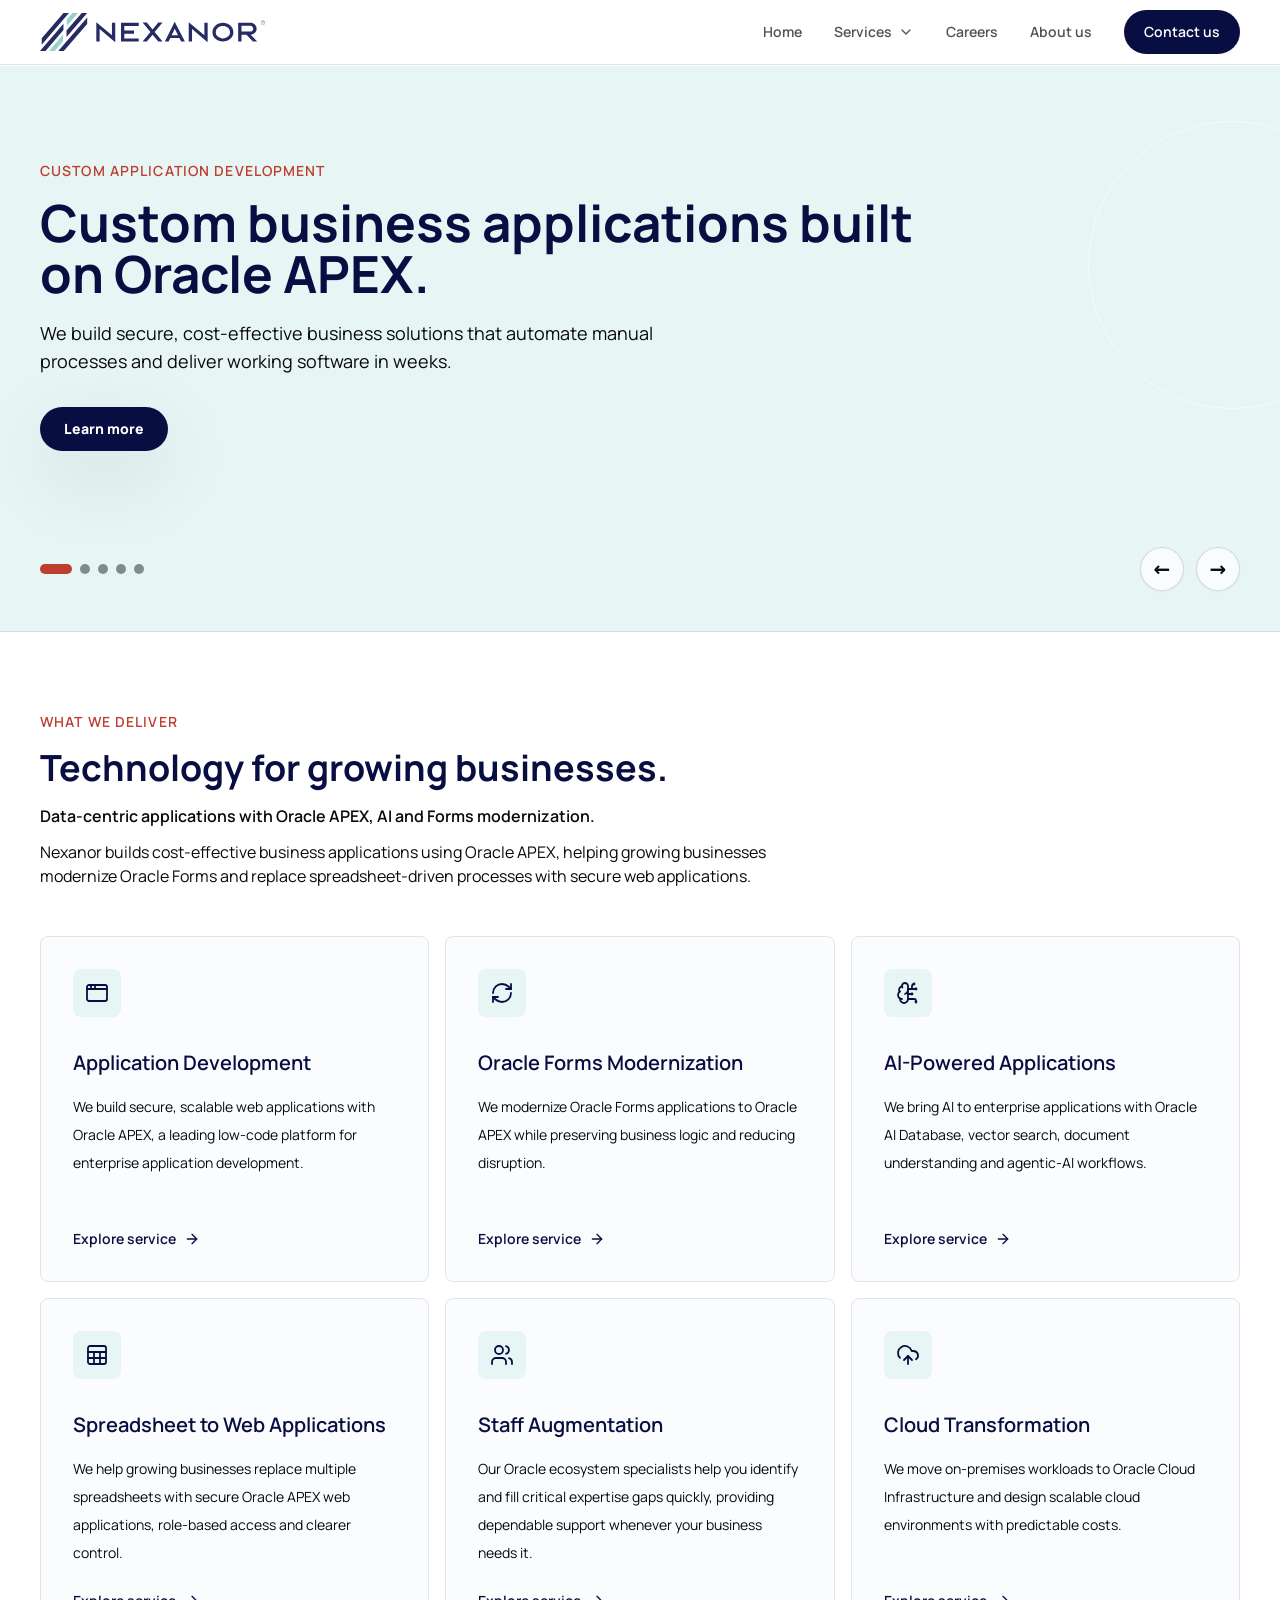
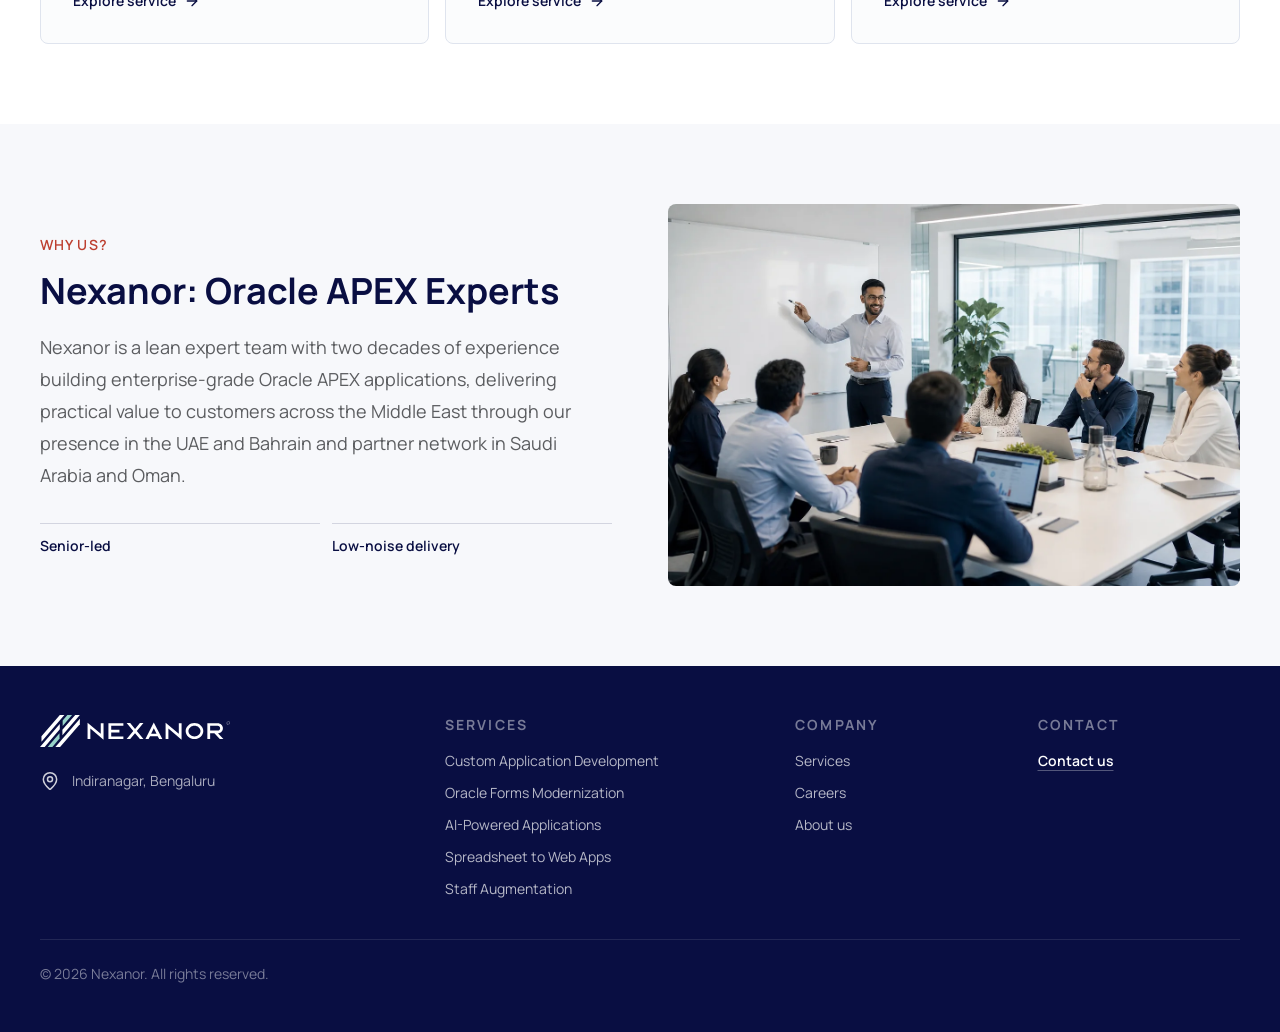
==== commit fcfc126e: "Restore deployed site with brand assets" ====
--- a/index.html
+++ b/index.html
@@ -1,6 +1,4 @@
-<!DOCTYPE html><html lang="en"> <head><meta charset="UTF-8"><meta name="description" content="Nexanor builds cost-effective business applications using Oracle APEX, helping growing businesses modernize Oracle Forms, replace spreadsheet-driven processes, and bring AI into business workflows."><meta name="viewport" content="width=device-width, initial-scale=1.0"><meta name="generator" content="Astro v4.16.19"><link rel="canonical" href="https://www.nexanor.io/"><title>Nexanor | Business Applications, Data &amp; AI</title><script type="application/ld+json">{"@context":"https://schema.org","@graph":[{"@type":"Organization","@id":"https://www.nexanor.io/#organization","name":"Nexanor","url":"https://www.nexanor.io","description":"Nexanor builds cost-effective business applications using Oracle APEX, helping growing businesses modernize Oracle Forms and replace spreadsheet-driven processes with secure web applications.","areaServed":["Middle East","United Arab Emirates","India","Africa"],"knowsAbout":["Oracle APEX development","Oracle Forms modernization","Forms to APEX migration","Spreadsheet to web application migration","Cost-effective business applications","Oracle Database","Agentic AI workflows"]},{"@type":"WebSite","@id":"https://www.nexanor.io/#website","name":"Nexanor","url":"https://www.nexanor.io","publisher":{"@id":"https://www.nexanor.io/#organization"},"inLanguage":"en"}]}</script><script async src="https://www.googletagmanager.com/gtag/js?id=G-KNGRKKW37M"></script><link rel="stylesheet" href="/_astro/about.BpkSIraq.css"><script type="module" src="/_astro/hoisted.Bp746CK0.js"></script></head> <body> <header class="sticky top-0 z-40 border-b border-ink/10 bg-white/95 backdrop-blur"> <nav class="px-5 sm:px-8 lg:px-10" aria-label="Primary navigation"> <div class="shell flex min-h-16 items-center gap-8"> <a class="text-2xl font-extrabold tracking-tight text-brand sm:text-3xl" href="/" aria-label="Nexanor home">
-Nexanor
-</a> <div class="ml-auto hidden items-center gap-8 md:flex"> <a class="text-sm font-semibold text-ink/70 transition hover:text-ink" href="/">Home</a> <div class="group relative"> <a class="inline-flex items-center gap-1.5 py-5 text-sm font-semibold text-ink/70 transition hover:text-ink" href="/services/">
+<!DOCTYPE html><html lang="en"> <head><meta charset="UTF-8"><meta name="description" content="Nexanor builds cost-effective business applications using Oracle APEX, helping growing businesses modernize Oracle Forms, replace spreadsheet-driven processes, and bring AI into business workflows."><meta name="viewport" content="width=device-width, initial-scale=1.0"><meta name="generator" content="Astro v4.16.19"><link rel="canonical" href="https://www.nexanor.io/"><link rel="icon" href="/favicon.ico" sizes="any"><link rel="icon" href="/favicon.svg" type="image/svg+xml"><link rel="apple-touch-icon" href="/apple-touch-icon.png"><meta property="og:type" content="website"><meta property="og:site_name" content="Nexanor"><meta property="og:title" content="Nexanor | Business Applications, Data &#38; AI"><meta property="og:description" content="Nexanor builds cost-effective business applications using Oracle APEX, helping growing businesses modernize Oracle Forms, replace spreadsheet-driven processes, and bring AI into business workflows."><meta property="og:url" content="https://www.nexanor.io/"><meta property="og:image" content="https://www.nexanor.io/og-image.png"><meta property="og:image:width" content="1200"><meta property="og:image:height" content="630"><meta property="og:image:alt" content="Nexanor - Business Applications, Data, AI and Cloud"><meta name="twitter:card" content="summary_large_image"><meta name="twitter:title" content="Nexanor | Business Applications, Data &#38; AI"><meta name="twitter:description" content="Nexanor builds cost-effective business applications using Oracle APEX, helping growing businesses modernize Oracle Forms, replace spreadsheet-driven processes, and bring AI into business workflows."><meta name="twitter:image" content="https://www.nexanor.io/og-image.png"><title>Nexanor | Business Applications, Data &amp; AI</title><script type="application/ld+json">{"@context":"https://schema.org","@graph":[{"@type":"Organization","@id":"https://www.nexanor.io/#organization","name":"Nexanor","url":"https://www.nexanor.io","description":"Nexanor builds cost-effective business applications using Oracle APEX, helping growing businesses modernize Oracle Forms and replace spreadsheet-driven processes with secure web applications.","areaServed":["Middle East","United Arab Emirates","India","Africa"],"knowsAbout":["Oracle APEX development","Oracle Forms modernization","Forms to APEX migration","Spreadsheet to web application migration","Cost-effective business applications","Oracle Database","Agentic AI workflows"]},{"@type":"WebSite","@id":"https://www.nexanor.io/#website","name":"Nexanor","url":"https://www.nexanor.io","publisher":{"@id":"https://www.nexanor.io/#organization"},"inLanguage":"en"}]}</script><script async src="https://www.googletagmanager.com/gtag/js?id=G-KNGRKKW37M"></script><link rel="stylesheet" href="/_astro/about.Cu2PqFOA.css"><script type="module" src="/_astro/hoisted.Bp746CK0.js"></script></head> <body> <header class="sticky top-0 z-40 border-b border-ink/10 bg-white/95 backdrop-blur"> <nav class="px-5 sm:px-8 lg:px-10" aria-label="Primary navigation"> <div class="shell flex min-h-16 items-center gap-8"> <a class="flex shrink-0 items-center" href="/" aria-label="Nexanor home"> <img class="h-9 w-auto sm:h-[38px]" src="/brand/nexanor-logo.svg" alt="Nexanor" width="225" height="38" decoding="async"> </a> <div class="ml-auto hidden items-center gap-8 md:flex"> <a class="text-sm font-semibold text-ink/70 transition hover:text-ink" href="/">Home</a> <div class="group relative"> <a class="inline-flex items-center gap-1.5 py-5 text-sm font-semibold text-ink/70 transition hover:text-ink" href="/services/">
 Services
 <svg xmlns="http://www.w3.org/2000/svg" width="24" height="24" viewBox="0 0 24 24" fill="none" stroke="currentColor" stroke-width="2" stroke-linecap="round" stroke-linejoin="round" aria-hidden="true" class="lucide lucide-chevron-down h-4 w-4 transition group-hover:rotate-180 group-focus-within:rotate-180"> <path d="m6 9 6 6 6-6"></path>  </svg> </a> <div class="invisible absolute left-1/2 top-full w-80 -translate-x-1/2 pt-3 opacity-0 transition group-hover:visible group-hover:opacity-100 group-focus-within:visible group-focus-within:opacity-100"> <div class="rounded-lg border border-line bg-white p-2 shadow-soft"> <a class="block rounded-md px-4 py-3 text-sm font-semibold text-brand hover:bg-cloud" href="/services/">All services</a> <div class="my-1 border-t border-line"></div> <a class="block rounded-md px-4 py-3 text-sm text-ink/70 transition hover:bg-cloud hover:text-brand" href="/services/oracle-apex-development/"> Custom Application Development </a><a class="block rounded-md px-4 py-3 text-sm text-ink/70 transition hover:bg-cloud hover:text-brand" href="/services/oracle-forms-to-apex-modernization/"> Oracle Forms Modernization </a><a class="block rounded-md px-4 py-3 text-sm text-ink/70 transition hover:bg-cloud hover:text-brand" href="/services/ai-powered-applications/"> AI-Powered Applications </a><a class="block rounded-md px-4 py-3 text-sm text-ink/70 transition hover:bg-cloud hover:text-brand" href="/services/spreadsheet-to-web-applications/"> Spreadsheet to Web Applications </a><a class="block rounded-md px-4 py-3 text-sm text-ink/70 transition hover:bg-cloud hover:text-brand" href="/services/oracle-staff-augmentation/"> Oracle Staff Augmentation </a> </div> </div> </div> <a class="text-sm font-semibold text-ink/70 transition hover:text-ink" href="/careers/">Careers</a><a class="text-sm font-semibold text-ink/70 transition hover:text-ink" href="/about/">About us</a> </div> <div class="hidden items-center gap-3 md:flex"> <button class="button-primary" type="button" data-contact-open>Contact us</button> </div> <button class="ml-auto inline-flex h-11 w-11 items-center justify-center rounded-full border border-ink/15 bg-white text-ink md:hidden" type="button" aria-label="Open navigation menu" aria-controls="mobile-menu" aria-expanded="false" data-menu-toggle> <span class="sr-only">Menu</span> <span class="relative block h-4 w-5" aria-hidden="true"> <span class="absolute left-0 top-0 h-0.5 w-5 rounded bg-current transition" data-menu-line></span> <span class="absolute left-0 top-1.5 h-0.5 w-5 rounded bg-current transition" data-menu-line></span> <span class="absolute left-0 top-3 h-0.5 w-5 rounded bg-current transition" data-menu-line></span> </span> </button> </div> </nav> <div id="mobile-menu" class="hidden border-t border-ink/10 bg-white px-5 py-4 md:hidden" data-mobile-menu> <div class="mx-auto flex max-w-7xl flex-col gap-2"> <a class="rounded-lg px-2 py-3 text-base font-semibold text-ink" href="/">Home</a> <details class="group"> <summary class="flex cursor-pointer list-none items-center justify-between rounded-lg px-2 py-3 text-base font-semibold text-ink [&::-webkit-details-marker]:hidden">
 Services
@@ -56,7 +54,7 @@
 Nexanor: Oracle APEX Experts
 </h2> <p class="mt-5 text-lg leading-8 text-ink/65">
 Nexanor is a lean expert team with two decades of experience building enterprise-grade Oracle APEX applications, delivering practical value to customers across the Middle East through our presence in the UAE and Bahrain and partner network in Saudi Arabia and Oman.
-</p> <div class="mt-8 grid gap-3 text-sm font-semibold text-brand sm:grid-cols-2"> <span class="border-t border-brand/15 pt-3">Senior-led</span> <span class="border-t border-brand/15 pt-3">Low-noise delivery</span> </div> </div> <div class="relative aspect-[3/2] overflow-hidden rounded-lg bg-cloud"> <img class="h-full w-full object-cover" src="/assets/why-nexanor-team.webp" alt="Experienced software consultants collaborating in a bright modern conference room" width="1280" height="853" loading="lazy"> </div> </div> </section>  </main> <footer class="border-t border-brand/10 bg-brand px-5 py-12 text-white sm:px-8 lg:px-10"> <div class="shell grid gap-10 sm:grid-cols-2 lg:grid-cols-[1.35fr_1.15fr_0.75fr_0.75fr]"> <div> <a class="text-xl font-extrabold tracking-tight" href="/">Nexanor</a> <div class="mt-4 flex max-w-md items-start gap-3 text-sm leading-6 text-white/65"> <svg xmlns="http://www.w3.org/2000/svg" width="24" height="24" viewBox="0 0 24 24" fill="none" stroke="currentColor" stroke-width="1.8" stroke-linecap="round" stroke-linejoin="round" aria-hidden="true" class="lucide lucide-map-pin mt-0.5 h-5 w-5 shrink-0 text-white/80"> <path d="M20 10c0 4.993-5.539 10.193-7.399 11.799a1 1 0 0 1-1.202 0C9.539 20.193 4 14.993 4 10a8 8 0 0 1 16 0"></path><circle cx="12" cy="10" r="3"></circle>  </svg> <p>Indiranagar, Bengaluru</p> </div> </div> <div> <h2 class="text-sm font-bold uppercase tracking-[0.16em] text-white/45">Services</h2> <ul class="mt-4 grid gap-3 text-sm text-white/70"> <li><a class="hover:text-white" href="/services/oracle-apex-development/">Custom Application Development</a></li><li><a class="hover:text-white" href="/services/oracle-forms-to-apex-modernization/">Oracle Forms Modernization</a></li><li><a class="hover:text-white" href="/services/ai-powered-applications/">AI-Powered Applications</a></li><li><a class="hover:text-white" href="/services/spreadsheet-to-web-applications/">Spreadsheet to Web Apps</a></li><li><a class="hover:text-white" href="/services/oracle-staff-augmentation/">Staff Augmentation</a></li> </ul> </div> <div> <h2 class="text-sm font-bold uppercase tracking-[0.16em] text-white/45">Company</h2> <ul class="mt-4 grid gap-3 text-sm text-white/70"> <li><a class="hover:text-white" href="/services/">Services</a></li> <li><a class="hover:text-white" href="/careers/">Careers</a></li> <li><a class="hover:text-white" href="/about/">About us</a></li> </ul> </div> <div> <h2 class="text-sm font-bold uppercase tracking-[0.16em] text-white/45">Contact</h2> <button class="mt-4 text-left text-sm font-semibold text-white underline decoration-white/30 underline-offset-4 hover:decoration-white" type="button" data-contact-open>
+</p> <div class="mt-8 grid gap-3 text-sm font-semibold text-brand sm:grid-cols-2"> <span class="border-t border-brand/15 pt-3">Senior-led</span> <span class="border-t border-brand/15 pt-3">Low-noise delivery</span> </div> </div> <div class="relative aspect-[3/2] overflow-hidden rounded-lg bg-cloud"> <img class="h-full w-full object-cover" src="/assets/why-nexanor-team.webp" alt="Experienced software consultants collaborating in a bright modern conference room" width="1280" height="853" loading="lazy"> </div> </div> </section>  </main> <footer class="border-t border-brand/10 bg-brand px-5 py-12 text-white sm:px-8 lg:px-10"> <div class="shell grid gap-10 sm:grid-cols-2 lg:grid-cols-[1.35fr_1.15fr_0.75fr_0.75fr]"> <div> <a class="inline-flex items-center" href="/" aria-label="Nexanor home"> <img class="h-8 w-auto" src="/brand/nexanor-logo-footer.svg" alt="Nexanor" width="190" height="32" loading="lazy" decoding="async"> </a> <div class="mt-4 flex max-w-md items-start gap-3 text-sm leading-6 text-white/65"> <svg xmlns="http://www.w3.org/2000/svg" width="24" height="24" viewBox="0 0 24 24" fill="none" stroke="currentColor" stroke-width="1.8" stroke-linecap="round" stroke-linejoin="round" aria-hidden="true" class="lucide lucide-map-pin mt-0.5 h-5 w-5 shrink-0 text-white/80"> <path d="M20 10c0 4.993-5.539 10.193-7.399 11.799a1 1 0 0 1-1.202 0C9.539 20.193 4 14.993 4 10a8 8 0 0 1 16 0"></path><circle cx="12" cy="10" r="3"></circle>  </svg> <p>Indiranagar, Bengaluru</p> </div> </div> <div> <h2 class="text-sm font-bold uppercase tracking-[0.16em] text-white/45">Services</h2> <ul class="mt-4 grid gap-3 text-sm text-white/70"> <li><a class="hover:text-white" href="/services/oracle-apex-development/">Custom Application Development</a></li><li><a class="hover:text-white" href="/services/oracle-forms-to-apex-modernization/">Oracle Forms Modernization</a></li><li><a class="hover:text-white" href="/services/ai-powered-applications/">AI-Powered Applications</a></li><li><a class="hover:text-white" href="/services/spreadsheet-to-web-applications/">Spreadsheet to Web Apps</a></li><li><a class="hover:text-white" href="/services/oracle-staff-augmentation/">Staff Augmentation</a></li> </ul> </div> <div> <h2 class="text-sm font-bold uppercase tracking-[0.16em] text-white/45">Company</h2> <ul class="mt-4 grid gap-3 text-sm text-white/70"> <li><a class="hover:text-white" href="/services/">Services</a></li> <li><a class="hover:text-white" href="/careers/">Careers</a></li> <li><a class="hover:text-white" href="/about/">About us</a></li> </ul> </div> <div> <h2 class="text-sm font-bold uppercase tracking-[0.16em] text-white/45">Contact</h2> <button class="mt-4 text-left text-sm font-semibold text-white underline decoration-white/30 underline-offset-4 hover:decoration-white" type="button" data-contact-open>
 Contact us
 </button> </div> </div> <div class="shell mt-10 border-t border-white/10 pt-6 text-sm text-white/45"> <p>&copy; 2026 Nexanor. All rights reserved.</p> </div> </footer> <div class="fixed right-4 top-4 z-[60] hidden w-[calc(100%-2rem)] max-w-md rounded-2xl border bg-white p-4 shadow-soft sm:right-6 sm:top-6" role="status" aria-live="polite" data-contact-toast> <div class="flex items-start gap-3"> <span class="mt-1 h-2.5 w-2.5 shrink-0 rounded-full" data-contact-toast-dot></span> <p class="text-sm font-semibold leading-6" data-contact-toast-text></p> </div> </div> <div class="fixed inset-0 z-50 hidden items-start justify-center overflow-y-auto px-4 py-4 sm:items-center sm:px-5 sm:py-6" role="dialog" aria-modal="true" aria-labelledby="contact-title" data-contact-modal> <button class="absolute inset-0 bg-ink/60 backdrop-blur-sm" type="button" aria-label="Close contact form" data-contact-close></button> <section class="relative z-10 w-full max-w-xl rounded-2xl bg-white p-5 shadow-soft sm:max-h-[calc(100vh-3rem)] sm:overflow-y-auto sm:p-8"> <div class="flex items-start justify-between gap-6"> <div> <p class="eyebrow">Start a conversation</p> <h2 id="contact-title" class="mt-3 text-2xl font-bold text-ink sm:text-3xl">Contact us</h2> <p class="mt-3 text-sm leading-6 text-ink/65">Tell us what you are trying to build, modernize or simplify.</p> </div> <button class="sticky top-0 flex h-10 w-10 shrink-0 items-center justify-center rounded-full border border-ink/15 bg-white text-ink shadow-sm transition hover:border-ink/40" type="button" aria-label="Close contact form" data-contact-close> <span aria-hidden="true">&times;</span> </button> </div> <form class="mt-6 grid gap-4" data-contact-form> <div class="hidden" aria-hidden="true"> <label>
 Website
--- a/_astro/about.Cu2PqFOA.css
+++ b/_astro/about.Cu2PqFOA.css
@@ -0,0 +1 @@
+@font-face{font-family:Manrope Variable;font-style:normal;font-display:swap;font-weight:200 800;src:url([data-uri]) format("woff2-variations");unicode-range:U+0460-052F,U+1C80-1C8A,U+20B4,U+2DE0-2DFF,U+A640-A69F,U+FE2E-FE2F}@font-face{font-family:Manrope Variable;font-style:normal;font-display:swap;font-weight:200 800;src:url(/_astro/manrope-cyrillic-wght-normal.Dvxsihut.woff2) format("woff2-variations");unicode-range:U+0301,U+0400-045F,U+0490-0491,U+04B0-04B1,U+2116}@font-face{font-family:Manrope Variable;font-style:normal;font-display:swap;font-weight:200 800;src:url(/_astro/manrope-greek-wght-normal.DL7QRZyv.woff2) format("woff2-variations");unicode-range:U+0370-0377,U+037A-037F,U+0384-038A,U+038C,U+038E-03A1,U+03A3-03FF}@font-face{font-family:Manrope Variable;font-style:normal;font-display:swap;font-weight:200 800;src:url(/_astro/manrope-vietnamese-wght-normal.usUDDRr7.woff2) format("woff2-variations");unicode-range:U+0102-0103,U+0110-0111,U+0128-0129,U+0168-0169,U+01A0-01A1,U+01AF-01B0,U+0300-0301,U+0303-0304,U+0308-0309,U+0323,U+0329,U+1EA0-1EF9,U+20AB}@font-face{font-family:Manrope Variable;font-style:normal;font-display:swap;font-weight:200 800;src:url(/_astro/manrope-latin-ext-wght-normal.Ch3YOpNY.woff2) format("woff2-variations");unicode-range:U+0100-02BA,U+02BD-02C5,U+02C7-02CC,U+02CE-02D7,U+02DD-02FF,U+0304,U+0308,U+0329,U+1D00-1DBF,U+1E00-1E9F,U+1EF2-1EFF,U+2020,U+20A0-20AB,U+20AD-20C0,U+2113,U+2C60-2C7F,U+A720-A7FF}@font-face{font-family:Manrope Variable;font-style:normal;font-display:swap;font-weight:200 800;src:url(/_astro/manrope-latin-wght-normal.DHIcAJRg.woff2) format("woff2-variations");unicode-range:U+0000-00FF,U+0131,U+0152-0153,U+02BB-02BC,U+02C6,U+02DA,U+02DC,U+0304,U+0308,U+0329,U+2000-206F,U+20AC,U+2122,U+2191,U+2193,U+2212,U+2215,U+FEFF,U+FFFD}*,:before,:after{--tw-border-spacing-x: 0;--tw-border-spacing-y: 0;--tw-translate-x: 0;--tw-translate-y: 0;--tw-rotate: 0;--tw-skew-x: 0;--tw-skew-y: 0;--tw-scale-x: 1;--tw-scale-y: 1;--tw-pan-x: ;--tw-pan-y: ;--tw-pinch-zoom: ;--tw-scroll-snap-strictness: proximity;--tw-gradient-from-position: ;--tw-gradient-via-position: ;--tw-gradient-to-position: ;--tw-ordinal: ;--tw-slashed-zero: ;--tw-numeric-figure: ;--tw-numeric-spacing: ;--tw-numeric-fraction: ;--tw-ring-inset: ;--tw-ring-offset-width: 0px;--tw-ring-offset-color: #fff;--tw-ring-color: rgb(59 130 246 / .5);--tw-ring-offset-shadow: 0 0 #0000;--tw-ring-shadow: 0 0 #0000;--tw-shadow: 0 0 #0000;--tw-shadow-colored: 0 0 #0000;--tw-blur: ;--tw-brightness: ;--tw-contrast: ;--tw-grayscale: ;--tw-hue-rotate: ;--tw-invert: ;--tw-saturate: ;--tw-sepia: ;--tw-drop-shadow: ;--tw-backdrop-blur: ;--tw-backdrop-brightness: ;--tw-backdrop-contrast: ;--tw-backdrop-grayscale: ;--tw-backdrop-hue-rotate: ;--tw-backdrop-invert: ;--tw-backdrop-opacity: ;--tw-backdrop-saturate: ;--tw-backdrop-sepia: ;--tw-contain-size: ;--tw-contain-layout: ;--tw-contain-paint: ;--tw-contain-style: }::backdrop{--tw-border-spacing-x: 0;--tw-border-spacing-y: 0;--tw-translate-x: 0;--tw-translate-y: 0;--tw-rotate: 0;--tw-skew-x: 0;--tw-skew-y: 0;--tw-scale-x: 1;--tw-scale-y: 1;--tw-pan-x: ;--tw-pan-y: ;--tw-pinch-zoom: ;--tw-scroll-snap-strictness: proximity;--tw-gradient-from-position: ;--tw-gradient-via-position: ;--tw-gradient-to-position: ;--tw-ordinal: ;--tw-slashed-zero: ;--tw-numeric-figure: ;--tw-numeric-spacing: ;--tw-numeric-fraction: ;--tw-ring-inset: ;--tw-ring-offset-width: 0px;--tw-ring-offset-color: #fff;--tw-ring-color: rgb(59 130 246 / .5);--tw-ring-offset-shadow: 0 0 #0000;--tw-ring-shadow: 0 0 #0000;--tw-shadow: 0 0 #0000;--tw-shadow-colored: 0 0 #0000;--tw-blur: ;--tw-brightness: ;--tw-contrast: ;--tw-grayscale: ;--tw-hue-rotate: ;--tw-invert: ;--tw-saturate: ;--tw-sepia: ;--tw-drop-shadow: ;--tw-backdrop-blur: ;--tw-backdrop-brightness: ;--tw-backdrop-contrast: ;--tw-backdrop-grayscale: ;--tw-backdrop-hue-rotate: ;--tw-backdrop-invert: ;--tw-backdrop-opacity: ;--tw-backdrop-saturate: ;--tw-backdrop-sepia: ;--tw-contain-size: ;--tw-contain-layout: ;--tw-contain-paint: ;--tw-contain-style: }*,:before,:after{box-sizing:border-box;border-width:0;border-style:solid;border-color:#e5e7eb}:before,:after{--tw-content: ""}html,:host{line-height:1.5;-webkit-text-size-adjust:100%;-moz-tab-size:4;-o-tab-size:4;tab-size:4;font-family:Manrope Variable,ui-sans-serif,system-ui,-apple-system,BlinkMacSystemFont,Segoe UI,sans-serif;font-feature-settings:normal;font-variation-settings:normal;-webkit-tap-highlight-color:transparent}body{margin:0;line-height:inherit}hr{height:0;color:inherit;border-top-width:1px}abbr:where([title]){-webkit-text-decoration:underline dotted;text-decoration:underline dotted}h1,h2,h3,h4,h5,h6{font-size:inherit;font-weight:inherit}a{color:inherit;text-decoration:inherit}b,strong{font-weight:bolder}code,kbd,samp,pre{font-family:ui-monospace,SFMono-Regular,Menlo,Monaco,Consolas,Liberation Mono,Courier New,monospace;font-feature-settings:normal;font-variation-settings:normal;font-size:1em}small{font-size:80%}sub,sup{font-size:75%;line-height:0;position:relative;vertical-align:baseline}sub{bottom:-.25em}sup{top:-.5em}table{text-indent:0;border-color:inherit;border-collapse:collapse}button,input,optgroup,select,textarea{font-family:inherit;font-feature-settings:inherit;font-variation-settings:inherit;font-size:100%;font-weight:inherit;line-height:inherit;letter-spacing:inherit;color:inherit;margin:0;padding:0}button,select{text-transform:none}button,input:where([type=button]),input:where([type=reset]),input:where([type=submit]){-webkit-appearance:button;background-color:transparent;background-image:none}:-moz-focusring{outline:auto}:-moz-ui-invalid{box-shadow:none}progress{vertical-align:baseline}::-webkit-inner-spin-button,::-webkit-outer-spin-button{height:auto}[type=search]{-webkit-appearance:textfield;outline-offset:-2px}::-webkit-search-decoration{-webkit-appearance:none}::-webkit-file-upload-button{-webkit-appearance:button;font:inherit}summary{display:list-item}blockquote,dl,dd,h1,h2,h3,h4,h5,h6,hr,figure,p,pre{margin:0}fieldset{margin:0;padding:0}legend{padding:0}ol,ul,menu{list-style:none;margin:0;padding:0}dialog{padding:0}textarea{resize:vertical}input::-moz-placeholder,textarea::-moz-placeholder{opacity:1;color:#9ca3af}input::placeholder,textarea::placeholder{opacity:1;color:#9ca3af}button,[role=button]{cursor:pointer}:disabled{cursor:default}img,svg,video,canvas,audio,iframe,embed,object{display:block;vertical-align:middle}img,video{max-width:100%;height:auto}[hidden]:where(:not([hidden=until-found])){display:none}:root{color-scheme:light}html{scroll-behavior:smooth}body{--tw-bg-opacity: 1;background-color:rgb(247 248 251 / var(--tw-bg-opacity, 1));font-family:Manrope Variable,ui-sans-serif,system-ui,-apple-system,BlinkMacSystemFont,Segoe UI,sans-serif;--tw-text-opacity: 1;color:rgb(8 9 13 / var(--tw-text-opacity, 1));-webkit-font-smoothing:antialiased;-moz-osx-font-smoothing:grayscale}::-moz-selection{--tw-bg-opacity: 1;background-color:rgb(189 63 48 / var(--tw-bg-opacity, 1));--tw-text-opacity: 1;color:rgb(255 255 255 / var(--tw-text-opacity, 1))}::selection{--tw-bg-opacity: 1;background-color:rgb(189 63 48 / var(--tw-bg-opacity, 1));--tw-text-opacity: 1;color:rgb(255 255 255 / var(--tw-text-opacity, 1))}.section{padding:4rem 1.25rem}@media (min-width: 640px){.section{padding-left:2rem;padding-right:2rem}}@media (min-width: 1024px){.section{padding:5rem 2.5rem}}.shell{margin-left:auto;margin-right:auto;max-width:80rem}.eyebrow{font-size:.75rem;line-height:1rem;font-weight:600;text-transform:uppercase;letter-spacing:.08em;--tw-text-opacity: 1;color:rgb(189 63 48 / var(--tw-text-opacity, 1))}@media (min-width: 640px){.eyebrow{font-size:.875rem;line-height:1.25rem}}.button-primary{display:inline-flex;align-items:center;justify-content:center;border-radius:9999px;--tw-bg-opacity: 1;background-color:rgb(9 14 66 / var(--tw-bg-opacity, 1));padding:.75rem 1.25rem;font-size:.875rem;line-height:1.25rem;font-weight:600;--tw-text-opacity: 1;color:rgb(255 255 255 / var(--tw-text-opacity, 1));transition-property:color,background-color,border-color,text-decoration-color,fill,stroke,opacity,box-shadow,transform,filter,backdrop-filter;transition-timing-function:cubic-bezier(.4,0,.2,1);transition-duration:.15s}.button-primary:hover{--tw-bg-opacity: 1;background-color:rgb(21 28 96 / var(--tw-bg-opacity, 1))}.button-primary:focus{outline:2px solid transparent;outline-offset:2px;--tw-ring-offset-shadow: var(--tw-ring-inset) 0 0 0 var(--tw-ring-offset-width) var(--tw-ring-offset-color);--tw-ring-shadow: var(--tw-ring-inset) 0 0 0 calc(2px + var(--tw-ring-offset-width)) var(--tw-ring-color);box-shadow:var(--tw-ring-offset-shadow),var(--tw-ring-shadow),var(--tw-shadow, 0 0 #0000);--tw-ring-opacity: 1;--tw-ring-color: rgb(9 14 66 / var(--tw-ring-opacity, 1));--tw-ring-offset-width: 2px}.sr-only{position:absolute;width:1px;height:1px;padding:0;margin:-1px;overflow:hidden;clip:rect(0,0,0,0);white-space:nowrap;border-width:0}.pointer-events-none{pointer-events:none}.visible{visibility:visible}.invisible{visibility:hidden}.fixed{position:fixed}.absolute{position:absolute}.relative{position:relative}.sticky{position:sticky}.-inset-3{inset:-.75rem}.inset-0{inset:0}.inset-x-0{left:0;right:0}.-right-24{right:-6rem}.left-0{left:0}.left-1\/2{left:50%}.right-4{right:1rem}.top-0{top:0}.top-1\.5{top:.375rem}.top-14{top:3.5rem}.top-3{top:.75rem}.top-4{top:1rem}.top-full{top:100%}.z-10{z-index:10}.z-40{z-index:40}.z-50{z-index:50}.z-\[60\]{z-index:60}.mx-auto{margin-left:auto;margin-right:auto}.my-1{margin-top:.25rem;margin-bottom:.25rem}.ml-2{margin-left:.5rem}.ml-auto{margin-left:auto}.mt-0\.5{margin-top:.125rem}.mt-1{margin-top:.25rem}.mt-10{margin-top:2.5rem}.mt-12{margin-top:3rem}.mt-2{margin-top:.5rem}.mt-3{margin-top:.75rem}.mt-4{margin-top:1rem}.mt-5{margin-top:1.25rem}.mt-6{margin-top:1.5rem}.mt-8{margin-top:2rem}.mt-9{margin-top:2.25rem}.mt-auto{margin-top:auto}.block{display:block}.flex{display:flex}.inline-flex{display:inline-flex}.grid{display:grid}.hidden{display:none}.aspect-\[3\/2\]{aspect-ratio:3/2}.aspect-\[4\/3\]{aspect-ratio:4/3}.h-0\.5{height:.125rem}.h-1\.5{height:.375rem}.h-10{height:2.5rem}.h-11{height:2.75rem}.h-12{height:3rem}.h-2\.5{height:.625rem}.h-3\.5{height:.875rem}.h-4{height:1rem}.h-5{height:1.25rem}.h-6{height:1.5rem}.h-72{height:18rem}.h-8{height:2rem}.h-9{height:2.25rem}.h-full{height:100%}.h-px{height:1px}.min-h-16{min-height:4rem}.min-h-32{min-height:8rem}.min-h-72{min-height:18rem}.min-h-\[17rem\]{min-height:17rem}.min-h-\[20rem\]{min-height:20rem}.w-1\.5{width:.375rem}.w-10{width:2.5rem}.w-11{width:2.75rem}.w-12{width:3rem}.w-2\.5{width:.625rem}.w-3\.5{width:.875rem}.w-4{width:1rem}.w-5{width:1.25rem}.w-6{width:1.5rem}.w-72{width:18rem}.w-8{width:2rem}.w-80{width:20rem}.w-\[calc\(100\%-2rem\)\]{width:calc(100% - 2rem)}.w-auto{width:auto}.w-fit{width:-moz-fit-content;width:fit-content}.w-full{width:100%}.min-w-\[280px\]{min-width:280px}.max-w-2xl{max-width:42rem}.max-w-3xl{max-width:48rem}.max-w-4xl{max-width:56rem}.max-w-5xl{max-width:64rem}.max-w-7xl{max-width:80rem}.max-w-md{max-width:28rem}.max-w-xl{max-width:36rem}.flex-1{flex:1 1 0%}.shrink-0{flex-shrink:0}.grow{flex-grow:1}.-translate-x-1\/2{--tw-translate-x: -50%;transform:translate(var(--tw-translate-x),var(--tw-translate-y)) rotate(var(--tw-rotate)) skew(var(--tw-skew-x)) skewY(var(--tw-skew-y)) scaleX(var(--tw-scale-x)) scaleY(var(--tw-scale-y))}.-translate-y-1\.5{--tw-translate-y: -.375rem;transform:translate(var(--tw-translate-x),var(--tw-translate-y)) rotate(var(--tw-rotate)) skew(var(--tw-skew-x)) skewY(var(--tw-skew-y)) scaleX(var(--tw-scale-x)) scaleY(var(--tw-scale-y))}.translate-y-1\.5{--tw-translate-y: .375rem;transform:translate(var(--tw-translate-x),var(--tw-translate-y)) rotate(var(--tw-rotate)) skew(var(--tw-skew-x)) skewY(var(--tw-skew-y)) scaleX(var(--tw-scale-x)) scaleY(var(--tw-scale-y))}.-rotate-45{--tw-rotate: -45deg;transform:translate(var(--tw-translate-x),var(--tw-translate-y)) rotate(var(--tw-rotate)) skew(var(--tw-skew-x)) skewY(var(--tw-skew-y)) scaleX(var(--tw-scale-x)) scaleY(var(--tw-scale-y))}.rotate-45{--tw-rotate: 45deg;transform:translate(var(--tw-translate-x),var(--tw-translate-y)) rotate(var(--tw-rotate)) skew(var(--tw-skew-x)) skewY(var(--tw-skew-y)) scaleX(var(--tw-scale-x)) scaleY(var(--tw-scale-y))}.cursor-pointer{cursor:pointer}.snap-x{scroll-snap-type:x var(--tw-scroll-snap-strictness)}.snap-start{scroll-snap-align:start}.scroll-mt-24{scroll-margin-top:6rem}.list-none{list-style-type:none}.auto-rows-fr{grid-auto-rows:minmax(0,1fr)}.flex-col{flex-direction:column}.flex-wrap{flex-wrap:wrap}.items-start{align-items:flex-start}.items-center{align-items:center}.justify-center{justify-content:center}.justify-between{justify-content:space-between}.gap-1\.5{gap:.375rem}.gap-10{gap:2.5rem}.gap-12{gap:3rem}.gap-2{gap:.5rem}.gap-3{gap:.75rem}.gap-4{gap:1rem}.gap-5{gap:1.25rem}.gap-6{gap:1.5rem}.gap-8{gap:2rem}.gap-x-3{-moz-column-gap:.75rem;column-gap:.75rem}.gap-y-2{row-gap:.5rem}.overflow-hidden{overflow:hidden}.overflow-x-auto{overflow-x:auto}.overflow-y-auto{overflow-y:auto}.rounded{border-radius:.25rem}.rounded-2xl{border-radius:1rem}.rounded-\[1\.75rem\]{border-radius:1.75rem}.rounded-\[2rem\]{border-radius:2rem}.rounded-\[3px\]{border-radius:3px}.rounded-full{border-radius:9999px}.rounded-lg{border-radius:.5rem}.rounded-md{border-radius:.375rem}.rounded-xl{border-radius:.75rem}.border{border-width:1px}.border-y{border-top-width:1px;border-bottom-width:1px}.border-b{border-bottom-width:1px}.border-l{border-left-width:1px}.border-t{border-top-width:1px}.border-\[\#0a66c2\]\/20{border-color:#0a66c233}.border-brand\/10{border-color:#090e421a}.border-brand\/15{border-color:#090e4226}.border-ink\/10{border-color:#08090d1a}.border-ink\/15{border-color:#08090d26}.border-line{--tw-border-opacity: 1;border-color:rgb(223 228 238 / var(--tw-border-opacity, 1))}.border-oracle\/20{border-color:#bd3f3033}.border-white\/10{border-color:#ffffff1a}.border-white\/55{border-color:#ffffff8c}.border-white\/70{border-color:#ffffffb3}.bg-\[\#0a66c2\]{--tw-bg-opacity: 1;background-color:rgb(10 102 194 / var(--tw-bg-opacity, 1))}.bg-\[\#e7f5f4\]{--tw-bg-opacity: 1;background-color:rgb(231 245 244 / var(--tw-bg-opacity, 1))}.bg-\[\#eef7f6\]{--tw-bg-opacity: 1;background-color:rgb(238 247 246 / var(--tw-bg-opacity, 1))}.bg-\[\#fbfcfd\]{--tw-bg-opacity: 1;background-color:rgb(251 252 253 / var(--tw-bg-opacity, 1))}.bg-\[\#fff7f5\]{--tw-bg-opacity: 1;background-color:rgb(255 247 245 / var(--tw-bg-opacity, 1))}.bg-brand{--tw-bg-opacity: 1;background-color:rgb(9 14 66 / var(--tw-bg-opacity, 1))}.bg-cloud{--tw-bg-opacity: 1;background-color:rgb(247 248 251 / var(--tw-bg-opacity, 1))}.bg-current{background-color:currentColor}.bg-ink\/45{background-color:#08090d73}.bg-ink\/60{background-color:#08090d99}.bg-oracle{--tw-bg-opacity: 1;background-color:rgb(189 63 48 / var(--tw-bg-opacity, 1))}.bg-white{--tw-bg-opacity: 1;background-color:rgb(255 255 255 / var(--tw-bg-opacity, 1))}.bg-white\/60{background-color:#fff9}.bg-white\/70{background-color:#ffffffb3}.bg-white\/75{background-color:#ffffffbf}.bg-white\/80{background-color:#fffc}.bg-white\/95{background-color:#fffffff2}.object-cover{-o-object-fit:cover;object-fit:cover}.p-2{padding:.5rem}.p-4{padding:1rem}.p-5{padding:1.25rem}.p-6{padding:1.5rem}.px-2{padding-left:.5rem;padding-right:.5rem}.px-3{padding-left:.75rem;padding-right:.75rem}.px-4{padding-left:1rem;padding-right:1rem}.px-5{padding-left:1.25rem;padding-right:1.25rem}.px-6{padding-left:1.5rem;padding-right:1.5rem}.py-1\.5{padding-top:.375rem;padding-bottom:.375rem}.py-12{padding-top:3rem;padding-bottom:3rem}.py-16{padding-top:4rem;padding-bottom:4rem}.py-2{padding-top:.5rem;padding-bottom:.5rem}.py-2\.5{padding-top:.625rem;padding-bottom:.625rem}.py-3{padding-top:.75rem;padding-bottom:.75rem}.py-4{padding-top:1rem;padding-bottom:1rem}.py-5{padding-top:1.25rem;padding-bottom:1.25rem}.pb-10{padding-bottom:2.5rem}.pb-4{padding-bottom:1rem}.pl-3{padding-left:.75rem}.pt-3{padding-top:.75rem}.pt-5{padding-top:1.25rem}.pt-6{padding-top:1.5rem}.pt-7{padding-top:1.75rem}.pt-8{padding-top:2rem}.text-left{text-align:left}.text-right{text-align:right}.text-2xl{font-size:1.5rem;line-height:2rem}.text-3xl{font-size:1.875rem;line-height:2.25rem}.text-\[10px\]{font-size:10px}.text-\[2\.5rem\]{font-size:2.5rem}.text-base{font-size:1rem;line-height:1.5rem}.text-lg{font-size:1.125rem;line-height:1.75rem}.text-sm{font-size:.875rem;line-height:1.25rem}.text-xl{font-size:1.25rem;line-height:1.75rem}.text-xs{font-size:.75rem;line-height:1rem}.font-bold{font-weight:700}.font-extrabold{font-weight:800}.font-light{font-weight:300}.font-normal{font-weight:400}.font-semibold{font-weight:600}.uppercase{text-transform:uppercase}.leading-5{line-height:1.25rem}.leading-6{line-height:1.5rem}.leading-7{line-height:1.75rem}.leading-8{line-height:2rem}.leading-\[1\.06\]{line-height:1.06}.leading-\[1\.08\]{line-height:1.08}.leading-none{line-height:1}.leading-snug{line-height:1.375}.leading-tight{line-height:1.25}.tracking-\[0\.16em\]{letter-spacing:.16em}.text-\[\#0a66c2\]{--tw-text-opacity: 1;color:rgb(10 102 194 / var(--tw-text-opacity, 1))}.text-brand{--tw-text-opacity: 1;color:rgb(9 14 66 / var(--tw-text-opacity, 1))}.text-graphite\/70{color:#171923b3}.text-graphite\/75{color:#171923bf}.text-ink{--tw-text-opacity: 1;color:rgb(8 9 13 / var(--tw-text-opacity, 1))}.text-ink\/45{color:#08090d73}.text-ink\/65{color:#08090da6}.text-ink\/70{color:#08090db3}.text-oracle{--tw-text-opacity: 1;color:rgb(189 63 48 / var(--tw-text-opacity, 1))}.text-white{--tw-text-opacity: 1;color:rgb(255 255 255 / var(--tw-text-opacity, 1))}.text-white\/45{color:#ffffff73}.text-white\/65{color:#ffffffa6}.text-white\/70{color:#ffffffb3}.text-white\/80{color:#fffc}.underline{text-decoration-line:underline}.decoration-white\/30{text-decoration-color:#ffffff4d}.underline-offset-4{text-underline-offset:4px}.opacity-0{opacity:0}.shadow-\[0_18px_60px_rgba\(8\,9\,13\,0\.04\)\]{--tw-shadow: 0 18px 60px rgba(8,9,13,.04);--tw-shadow-colored: 0 18px 60px var(--tw-shadow-color);box-shadow:var(--tw-ring-offset-shadow, 0 0 #0000),var(--tw-ring-shadow, 0 0 #0000),var(--tw-shadow)}.shadow-\[0_18px_60px_rgba\(8\,9\,13\,0\.05\)\]{--tw-shadow: 0 18px 60px rgba(8,9,13,.05);--tw-shadow-colored: 0 18px 60px var(--tw-shadow-color);box-shadow:var(--tw-ring-offset-shadow, 0 0 #0000),var(--tw-ring-shadow, 0 0 #0000),var(--tw-shadow)}.shadow-sm{--tw-shadow: 0 1px 2px 0 rgb(0 0 0 / .05);--tw-shadow-colored: 0 1px 2px 0 var(--tw-shadow-color);box-shadow:var(--tw-ring-offset-shadow, 0 0 #0000),var(--tw-ring-shadow, 0 0 #0000),var(--tw-shadow)}.shadow-soft{--tw-shadow: 0 24px 80px rgba(8, 9, 13, .1);--tw-shadow-colored: 0 24px 80px var(--tw-shadow-color);box-shadow:var(--tw-ring-offset-shadow, 0 0 #0000),var(--tw-ring-shadow, 0 0 #0000),var(--tw-shadow)}.outline-none{outline:2px solid transparent;outline-offset:2px}.blur-2xl{--tw-blur: blur(40px);filter:var(--tw-blur) var(--tw-brightness) var(--tw-contrast) var(--tw-grayscale) var(--tw-hue-rotate) var(--tw-invert) var(--tw-saturate) var(--tw-sepia) var(--tw-drop-shadow)}.backdrop-blur{--tw-backdrop-blur: blur(8px);backdrop-filter:var(--tw-backdrop-blur) var(--tw-backdrop-brightness) var(--tw-backdrop-contrast) var(--tw-backdrop-grayscale) var(--tw-backdrop-hue-rotate) var(--tw-backdrop-invert) var(--tw-backdrop-opacity) var(--tw-backdrop-saturate) var(--tw-backdrop-sepia)}.backdrop-blur-sm{--tw-backdrop-blur: blur(4px);backdrop-filter:var(--tw-backdrop-blur) var(--tw-backdrop-brightness) var(--tw-backdrop-contrast) var(--tw-backdrop-grayscale) var(--tw-backdrop-hue-rotate) var(--tw-backdrop-invert) var(--tw-backdrop-opacity) var(--tw-backdrop-saturate) var(--tw-backdrop-sepia)}.transition{transition-property:color,background-color,border-color,text-decoration-color,fill,stroke,opacity,box-shadow,transform,filter,backdrop-filter;transition-timing-function:cubic-bezier(.4,0,.2,1);transition-duration:.15s}.duration-200{transition-duration:.2s}.duration-300{transition-duration:.3s}.\[scrollbar-width\:thin\]{scrollbar-width:thin}.hover\:-translate-y-1:hover{--tw-translate-y: -.25rem;transform:translate(var(--tw-translate-x),var(--tw-translate-y)) rotate(var(--tw-rotate)) skew(var(--tw-skew-x)) skewY(var(--tw-skew-y)) scaleX(var(--tw-scale-x)) scaleY(var(--tw-scale-y))}.hover\:border-brand\/20:hover{border-color:#090e4233}.hover\:border-brand\/25:hover{border-color:#090e4240}.hover\:border-ink\/35:hover{border-color:#08090d59}.hover\:border-ink\/40:hover{border-color:#08090d66}.hover\:bg-\[\#084d96\]:hover{--tw-bg-opacity: 1;background-color:rgb(8 77 150 / var(--tw-bg-opacity, 1))}.hover\:bg-\[\#151c60\]:hover{--tw-bg-opacity: 1;background-color:rgb(21 28 96 / var(--tw-bg-opacity, 1))}.hover\:bg-cloud:hover{--tw-bg-opacity: 1;background-color:rgb(247 248 251 / var(--tw-bg-opacity, 1))}.hover\:bg-white:hover{--tw-bg-opacity: 1;background-color:rgb(255 255 255 / var(--tw-bg-opacity, 1))}.hover\:text-brand:hover{--tw-text-opacity: 1;color:rgb(9 14 66 / var(--tw-text-opacity, 1))}.hover\:text-ink:hover{--tw-text-opacity: 1;color:rgb(8 9 13 / var(--tw-text-opacity, 1))}.hover\:text-oracle:hover{--tw-text-opacity: 1;color:rgb(189 63 48 / var(--tw-text-opacity, 1))}.hover\:text-white:hover{--tw-text-opacity: 1;color:rgb(255 255 255 / var(--tw-text-opacity, 1))}.hover\:decoration-white:hover{text-decoration-color:#fff}.hover\:shadow-soft:hover{--tw-shadow: 0 24px 80px rgba(8, 9, 13, .1);--tw-shadow-colored: 0 24px 80px var(--tw-shadow-color);box-shadow:var(--tw-ring-offset-shadow, 0 0 #0000),var(--tw-ring-shadow, 0 0 #0000),var(--tw-shadow)}.focus\:border-brand\/35:focus{border-color:#090e4259}.focus\:bg-white:focus{--tw-bg-opacity: 1;background-color:rgb(255 255 255 / var(--tw-bg-opacity, 1))}.focus\:outline-none:focus{outline:2px solid transparent;outline-offset:2px}.focus\:ring-2:focus{--tw-ring-offset-shadow: var(--tw-ring-inset) 0 0 0 var(--tw-ring-offset-width) var(--tw-ring-offset-color);--tw-ring-shadow: var(--tw-ring-inset) 0 0 0 calc(2px + var(--tw-ring-offset-width)) var(--tw-ring-color);box-shadow:var(--tw-ring-offset-shadow),var(--tw-ring-shadow),var(--tw-shadow, 0 0 #0000)}.focus\:ring-\[\#0a66c2\]:focus{--tw-ring-opacity: 1;--tw-ring-color: rgb(10 102 194 / var(--tw-ring-opacity, 1))}.focus\:ring-brand:focus{--tw-ring-opacity: 1;--tw-ring-color: rgb(9 14 66 / var(--tw-ring-opacity, 1))}.focus\:ring-brand\/10:focus{--tw-ring-color: rgb(9 14 66 / .1)}.focus\:ring-offset-2:focus{--tw-ring-offset-width: 2px}.focus\:ring-offset-\[\#e7f5f4\]:focus{--tw-ring-offset-color: #e7f5f4}.disabled\:cursor-wait:disabled{cursor:wait}.disabled\:bg-brand\/65:disabled{background-color:#090e42a6}.group[open] .group-open\:rotate-180{--tw-rotate: 180deg;transform:translate(var(--tw-translate-x),var(--tw-translate-y)) rotate(var(--tw-rotate)) skew(var(--tw-skew-x)) skewY(var(--tw-skew-y)) scaleX(var(--tw-scale-x)) scaleY(var(--tw-scale-y))}.group[open] .group-open\:rotate-45{--tw-rotate: 45deg;transform:translate(var(--tw-translate-x),var(--tw-translate-y)) rotate(var(--tw-rotate)) skew(var(--tw-skew-x)) skewY(var(--tw-skew-y)) scaleX(var(--tw-scale-x)) scaleY(var(--tw-scale-y))}.group:focus-within .group-focus-within\:visible{visibility:visible}.group:focus-within .group-focus-within\:rotate-180{--tw-rotate: 180deg;transform:translate(var(--tw-translate-x),var(--tw-translate-y)) rotate(var(--tw-rotate)) skew(var(--tw-skew-x)) skewY(var(--tw-skew-y)) scaleX(var(--tw-scale-x)) scaleY(var(--tw-scale-y))}.group:focus-within .group-focus-within\:opacity-100{opacity:1}.group:hover .group-hover\:visible{visibility:visible}.group:hover .group-hover\:rotate-180{--tw-rotate: 180deg;transform:translate(var(--tw-translate-x),var(--tw-translate-y)) rotate(var(--tw-rotate)) skew(var(--tw-skew-x)) skewY(var(--tw-skew-y)) scaleX(var(--tw-scale-x)) scaleY(var(--tw-scale-y))}.group:hover .group-hover\:bg-brand{--tw-bg-opacity: 1;background-color:rgb(9 14 66 / var(--tw-bg-opacity, 1))}.group:hover .group-hover\:text-oracle{--tw-text-opacity: 1;color:rgb(189 63 48 / var(--tw-text-opacity, 1))}.group:hover .group-hover\:text-white{--tw-text-opacity: 1;color:rgb(255 255 255 / var(--tw-text-opacity, 1))}.group:hover .group-hover\:opacity-100{opacity:1}@media (min-width: 640px){.sm\:right-6{right:1.5rem}.sm\:top-6{top:1.5rem}.sm\:h-\[38px\]{height:38px}.sm\:max-h-\[calc\(100vh-3rem\)\]{max-height:calc(100vh - 3rem)}.sm\:min-w-\[360px\]{min-width:360px}.sm\:grid-cols-2{grid-template-columns:repeat(2,minmax(0,1fr))}.sm\:flex-row{flex-direction:row}.sm\:items-end{align-items:flex-end}.sm\:items-center{align-items:center}.sm\:justify-between{justify-content:space-between}.sm\:overflow-y-auto{overflow-y:auto}.sm\:p-8{padding:2rem}.sm\:px-5{padding-left:1.25rem;padding-right:1.25rem}.sm\:px-8{padding-left:2rem;padding-right:2rem}.sm\:py-20{padding-top:5rem;padding-bottom:5rem}.sm\:py-6{padding-top:1.5rem;padding-bottom:1.5rem}.sm\:text-3xl{font-size:1.875rem;line-height:2.25rem}.sm\:text-4xl{font-size:2.25rem;line-height:2.5rem}.sm\:text-5xl{font-size:3rem;line-height:1}.sm\:text-base{font-size:1rem;line-height:1.5rem}.sm\:text-lg{font-size:1.125rem;line-height:1.75rem}}@media (min-width: 768px){.md\:flex{display:flex}.md\:hidden{display:none}.md\:grid-cols-2{grid-template-columns:repeat(2,minmax(0,1fr))}.md\:grid-cols-3{grid-template-columns:repeat(3,minmax(0,1fr))}}@media (min-width: 1024px){.lg\:block{display:block}.lg\:grid-cols-2{grid-template-columns:repeat(2,minmax(0,1fr))}.lg\:grid-cols-3{grid-template-columns:repeat(3,minmax(0,1fr))}.lg\:grid-cols-4{grid-template-columns:repeat(4,minmax(0,1fr))}.lg\:grid-cols-\[0\.75fr_1\.25fr\]{grid-template-columns:.75fr 1.25fr}.lg\:grid-cols-\[0\.78fr_1\.22fr\]{grid-template-columns:.78fr 1.22fr}.lg\:grid-cols-\[0\.92fr_1\.08fr\]{grid-template-columns:.92fr 1.08fr}.lg\:grid-cols-\[0\.95fr_1\.05fr\]{grid-template-columns:.95fr 1.05fr}.lg\:grid-cols-\[1\.35fr_1\.15fr_0\.75fr_0\.75fr\]{grid-template-columns:1.35fr 1.15fr .75fr .75fr}.lg\:gap-14{gap:3.5rem}.lg\:px-10{padding-left:2.5rem;padding-right:2.5rem}.lg\:py-24{padding-top:6rem;padding-bottom:6rem}.lg\:text-\[3\.2rem\]{font-size:3.2rem}}.\[\&\:\:-webkit-details-marker\]\:hidden::-webkit-details-marker{display:none}
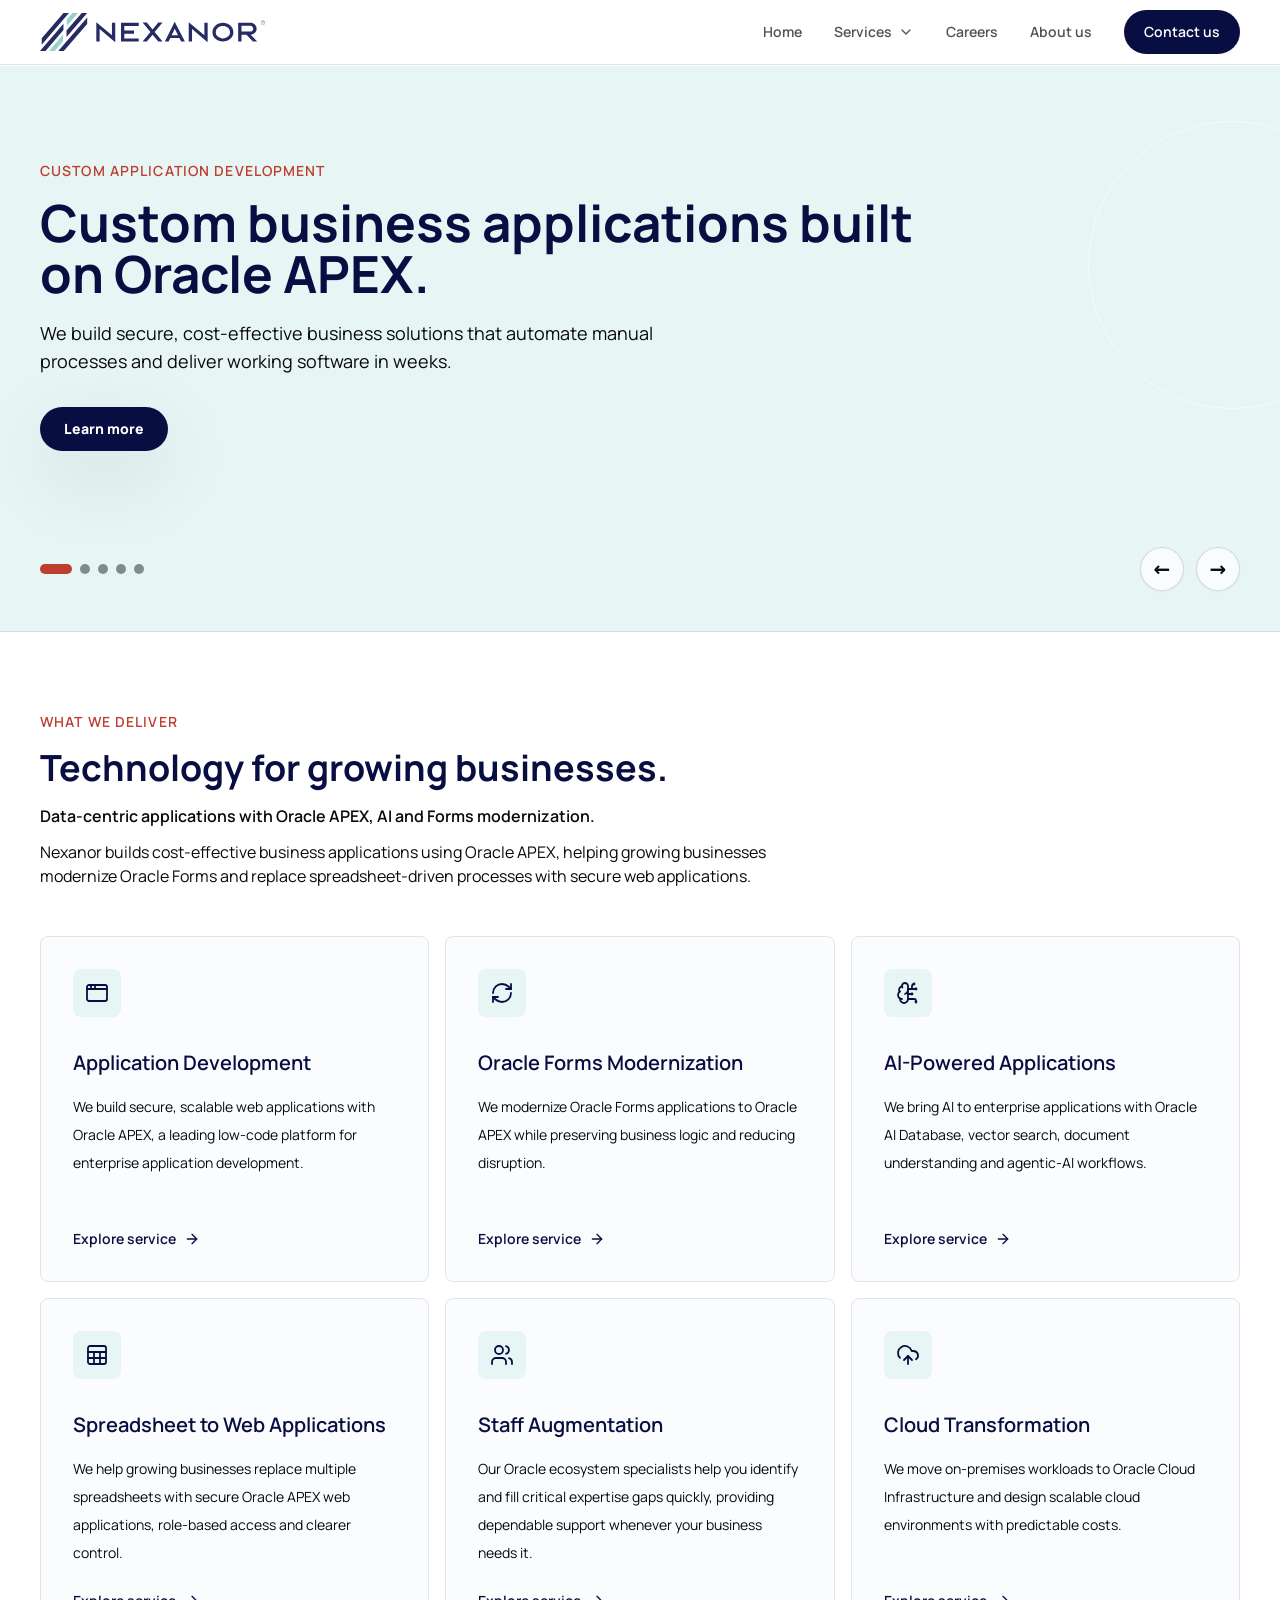
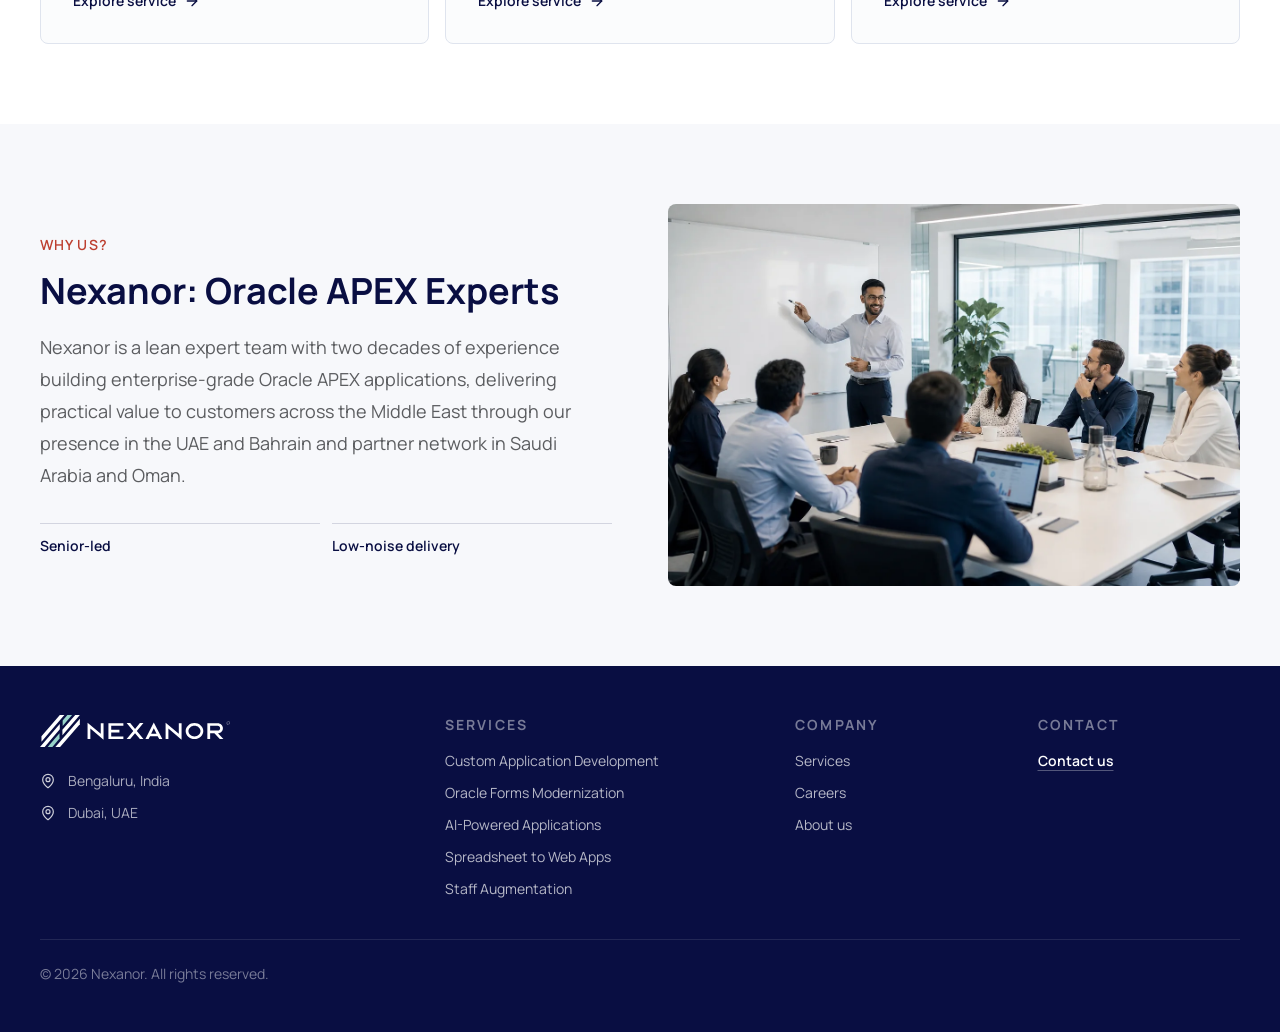
==== commit 8a62f12c: "Deploy footer and careers updates" ====
--- a/index.html
+++ b/index.html
@@ -1,4 +1,4 @@
-<!DOCTYPE html><html lang="en"> <head><meta charset="UTF-8"><meta name="description" content="Nexanor builds cost-effective business applications using Oracle APEX, helping growing businesses modernize Oracle Forms, replace spreadsheet-driven processes, and bring AI into business workflows."><meta name="viewport" content="width=device-width, initial-scale=1.0"><meta name="generator" content="Astro v4.16.19"><link rel="canonical" href="https://www.nexanor.io/"><link rel="icon" href="/favicon.ico" sizes="any"><link rel="icon" href="/favicon.svg" type="image/svg+xml"><link rel="apple-touch-icon" href="/apple-touch-icon.png"><meta property="og:type" content="website"><meta property="og:site_name" content="Nexanor"><meta property="og:title" content="Nexanor | Business Applications, Data &#38; AI"><meta property="og:description" content="Nexanor builds cost-effective business applications using Oracle APEX, helping growing businesses modernize Oracle Forms, replace spreadsheet-driven processes, and bring AI into business workflows."><meta property="og:url" content="https://www.nexanor.io/"><meta property="og:image" content="https://www.nexanor.io/og-image.png"><meta property="og:image:width" content="1200"><meta property="og:image:height" content="630"><meta property="og:image:alt" content="Nexanor - Business Applications, Data, AI and Cloud"><meta name="twitter:card" content="summary_large_image"><meta name="twitter:title" content="Nexanor | Business Applications, Data &#38; AI"><meta name="twitter:description" content="Nexanor builds cost-effective business applications using Oracle APEX, helping growing businesses modernize Oracle Forms, replace spreadsheet-driven processes, and bring AI into business workflows."><meta name="twitter:image" content="https://www.nexanor.io/og-image.png"><title>Nexanor | Business Applications, Data &amp; AI</title><script type="application/ld+json">{"@context":"https://schema.org","@graph":[{"@type":"Organization","@id":"https://www.nexanor.io/#organization","name":"Nexanor","url":"https://www.nexanor.io","description":"Nexanor builds cost-effective business applications using Oracle APEX, helping growing businesses modernize Oracle Forms and replace spreadsheet-driven processes with secure web applications.","areaServed":["Middle East","United Arab Emirates","India","Africa"],"knowsAbout":["Oracle APEX development","Oracle Forms modernization","Forms to APEX migration","Spreadsheet to web application migration","Cost-effective business applications","Oracle Database","Agentic AI workflows"]},{"@type":"WebSite","@id":"https://www.nexanor.io/#website","name":"Nexanor","url":"https://www.nexanor.io","publisher":{"@id":"https://www.nexanor.io/#organization"},"inLanguage":"en"}]}</script><script async src="https://www.googletagmanager.com/gtag/js?id=G-KNGRKKW37M"></script><link rel="stylesheet" href="/_astro/about.Cu2PqFOA.css"><script type="module" src="/_astro/hoisted.Bp746CK0.js"></script></head> <body> <header class="sticky top-0 z-40 border-b border-ink/10 bg-white/95 backdrop-blur"> <nav class="px-5 sm:px-8 lg:px-10" aria-label="Primary navigation"> <div class="shell flex min-h-16 items-center gap-8"> <a class="flex shrink-0 items-center" href="/" aria-label="Nexanor home"> <img class="h-9 w-auto sm:h-[38px]" src="/brand/nexanor-logo.svg" alt="Nexanor" width="225" height="38" decoding="async"> </a> <div class="ml-auto hidden items-center gap-8 md:flex"> <a class="text-sm font-semibold text-ink/70 transition hover:text-ink" href="/">Home</a> <div class="group relative"> <a class="inline-flex items-center gap-1.5 py-5 text-sm font-semibold text-ink/70 transition hover:text-ink" href="/services/">
+<!DOCTYPE html><html lang="en"> <head><meta charset="UTF-8"><meta name="description" content="Nexanor builds cost-effective business applications using Oracle APEX, helping growing businesses modernize Oracle Forms, replace spreadsheet-driven processes, and bring AI into business workflows."><meta name="viewport" content="width=device-width, initial-scale=1.0"><meta name="generator" content="Astro v4.16.19"><link rel="canonical" href="https://www.nexanor.io/"><link rel="icon" href="/favicon.ico" sizes="any"><link rel="icon" href="/favicon.svg" type="image/svg+xml"><link rel="apple-touch-icon" href="/apple-touch-icon.png"><meta property="og:type" content="website"><meta property="og:site_name" content="Nexanor"><meta property="og:title" content="Nexanor | Business Applications, Data &#38; AI"><meta property="og:description" content="Nexanor builds cost-effective business applications using Oracle APEX, helping growing businesses modernize Oracle Forms, replace spreadsheet-driven processes, and bring AI into business workflows."><meta property="og:url" content="https://www.nexanor.io/"><meta property="og:image" content="https://www.nexanor.io/og-image.png"><meta property="og:image:width" content="1200"><meta property="og:image:height" content="630"><meta property="og:image:alt" content="Nexanor - Business Applications, Data, AI and Cloud"><meta name="twitter:card" content="summary_large_image"><meta name="twitter:title" content="Nexanor | Business Applications, Data &#38; AI"><meta name="twitter:description" content="Nexanor builds cost-effective business applications using Oracle APEX, helping growing businesses modernize Oracle Forms, replace spreadsheet-driven processes, and bring AI into business workflows."><meta name="twitter:image" content="https://www.nexanor.io/og-image.png"><title>Nexanor | Business Applications, Data &amp; AI</title><script type="application/ld+json">{"@context":"https://schema.org","@graph":[{"@type":"Organization","@id":"https://www.nexanor.io/#organization","name":"Nexanor","url":"https://www.nexanor.io","description":"Nexanor builds cost-effective business applications using Oracle APEX, helping growing businesses modernize Oracle Forms and replace spreadsheet-driven processes with secure web applications.","areaServed":["Middle East","United Arab Emirates","India","Africa"],"knowsAbout":["Oracle APEX development","Oracle Forms modernization","Forms to APEX migration","Spreadsheet to web application migration","Cost-effective business applications","Oracle Database","Agentic AI workflows"]},{"@type":"WebSite","@id":"https://www.nexanor.io/#website","name":"Nexanor","url":"https://www.nexanor.io","publisher":{"@id":"https://www.nexanor.io/#organization"},"inLanguage":"en"}]}</script><script async src="https://www.googletagmanager.com/gtag/js?id=G-KNGRKKW37M"></script><link rel="stylesheet" href="/_astro/about.YSt00nbT.css"><script type="module" src="/_astro/hoisted.Bp746CK0.js"></script></head> <body> <header class="sticky top-0 z-40 border-b border-ink/10 bg-white/95 backdrop-blur"> <nav class="px-5 sm:px-8 lg:px-10" aria-label="Primary navigation"> <div class="shell flex min-h-16 items-center gap-8"> <a class="flex shrink-0 items-center" href="/" aria-label="Nexanor home"> <img class="h-9 w-auto sm:h-[38px]" src="/brand/nexanor-logo.svg" alt="Nexanor" width="225" height="38" decoding="async"> </a> <div class="ml-auto hidden items-center gap-8 md:flex"> <a class="text-sm font-semibold text-ink/70 transition hover:text-ink" href="/">Home</a> <div class="group relative"> <a class="inline-flex items-center gap-1.5 py-5 text-sm font-semibold text-ink/70 transition hover:text-ink" href="/services/">
 Services
 <svg xmlns="http://www.w3.org/2000/svg" width="24" height="24" viewBox="0 0 24 24" fill="none" stroke="currentColor" stroke-width="2" stroke-linecap="round" stroke-linejoin="round" aria-hidden="true" class="lucide lucide-chevron-down h-4 w-4 transition group-hover:rotate-180 group-focus-within:rotate-180"> <path d="m6 9 6 6 6-6"></path>  </svg> </a> <div class="invisible absolute left-1/2 top-full w-80 -translate-x-1/2 pt-3 opacity-0 transition group-hover:visible group-hover:opacity-100 group-focus-within:visible group-focus-within:opacity-100"> <div class="rounded-lg border border-line bg-white p-2 shadow-soft"> <a class="block rounded-md px-4 py-3 text-sm font-semibold text-brand hover:bg-cloud" href="/services/">All services</a> <div class="my-1 border-t border-line"></div> <a class="block rounded-md px-4 py-3 text-sm text-ink/70 transition hover:bg-cloud hover:text-brand" href="/services/oracle-apex-development/"> Custom Application Development </a><a class="block rounded-md px-4 py-3 text-sm text-ink/70 transition hover:bg-cloud hover:text-brand" href="/services/oracle-forms-to-apex-modernization/"> Oracle Forms Modernization </a><a class="block rounded-md px-4 py-3 text-sm text-ink/70 transition hover:bg-cloud hover:text-brand" href="/services/ai-powered-applications/"> AI-Powered Applications </a><a class="block rounded-md px-4 py-3 text-sm text-ink/70 transition hover:bg-cloud hover:text-brand" href="/services/spreadsheet-to-web-applications/"> Spreadsheet to Web Applications </a><a class="block rounded-md px-4 py-3 text-sm text-ink/70 transition hover:bg-cloud hover:text-brand" href="/services/oracle-staff-augmentation/"> Oracle Staff Augmentation </a> </div> </div> </div> <a class="text-sm font-semibold text-ink/70 transition hover:text-ink" href="/careers/">Careers</a><a class="text-sm font-semibold text-ink/70 transition hover:text-ink" href="/about/">About us</a> </div> <div class="hidden items-center gap-3 md:flex"> <button class="button-primary" type="button" data-contact-open>Contact us</button> </div> <button class="ml-auto inline-flex h-11 w-11 items-center justify-center rounded-full border border-ink/15 bg-white text-ink md:hidden" type="button" aria-label="Open navigation menu" aria-controls="mobile-menu" aria-expanded="false" data-menu-toggle> <span class="sr-only">Menu</span> <span class="relative block h-4 w-5" aria-hidden="true"> <span class="absolute left-0 top-0 h-0.5 w-5 rounded bg-current transition" data-menu-line></span> <span class="absolute left-0 top-1.5 h-0.5 w-5 rounded bg-current transition" data-menu-line></span> <span class="absolute left-0 top-3 h-0.5 w-5 rounded bg-current transition" data-menu-line></span> </span> </button> </div> </nav> <div id="mobile-menu" class="hidden border-t border-ink/10 bg-white px-5 py-4 md:hidden" data-mobile-menu> <div class="mx-auto flex max-w-7xl flex-col gap-2"> <a class="rounded-lg px-2 py-3 text-base font-semibold text-ink" href="/">Home</a> <details class="group"> <summary class="flex cursor-pointer list-none items-center justify-between rounded-lg px-2 py-3 text-base font-semibold text-ink [&::-webkit-details-marker]:hidden">
 Services
@@ -54,7 +54,11 @@
 Nexanor: Oracle APEX Experts
 </h2> <p class="mt-5 text-lg leading-8 text-ink/65">
 Nexanor is a lean expert team with two decades of experience building enterprise-grade Oracle APEX applications, delivering practical value to customers across the Middle East through our presence in the UAE and Bahrain and partner network in Saudi Arabia and Oman.
-</p> <div class="mt-8 grid gap-3 text-sm font-semibold text-brand sm:grid-cols-2"> <span class="border-t border-brand/15 pt-3">Senior-led</span> <span class="border-t border-brand/15 pt-3">Low-noise delivery</span> </div> </div> <div class="relative aspect-[3/2] overflow-hidden rounded-lg bg-cloud"> <img class="h-full w-full object-cover" src="/assets/why-nexanor-team.webp" alt="Experienced software consultants collaborating in a bright modern conference room" width="1280" height="853" loading="lazy"> </div> </div> </section>  </main> <footer class="border-t border-brand/10 bg-brand px-5 py-12 text-white sm:px-8 lg:px-10"> <div class="shell grid gap-10 sm:grid-cols-2 lg:grid-cols-[1.35fr_1.15fr_0.75fr_0.75fr]"> <div> <a class="inline-flex items-center" href="/" aria-label="Nexanor home"> <img class="h-8 w-auto" src="/brand/nexanor-logo-footer.svg" alt="Nexanor" width="190" height="32" loading="lazy" decoding="async"> </a> <div class="mt-4 flex max-w-md items-start gap-3 text-sm leading-6 text-white/65"> <svg xmlns="http://www.w3.org/2000/svg" width="24" height="24" viewBox="0 0 24 24" fill="none" stroke="currentColor" stroke-width="1.8" stroke-linecap="round" stroke-linejoin="round" aria-hidden="true" class="lucide lucide-map-pin mt-0.5 h-5 w-5 shrink-0 text-white/80"> <path d="M20 10c0 4.993-5.539 10.193-7.399 11.799a1 1 0 0 1-1.202 0C9.539 20.193 4 14.993 4 10a8 8 0 0 1 16 0"></path><circle cx="12" cy="10" r="3"></circle>  </svg> <p>Indiranagar, Bengaluru</p> </div> </div> <div> <h2 class="text-sm font-bold uppercase tracking-[0.16em] text-white/45">Services</h2> <ul class="mt-4 grid gap-3 text-sm text-white/70"> <li><a class="hover:text-white" href="/services/oracle-apex-development/">Custom Application Development</a></li><li><a class="hover:text-white" href="/services/oracle-forms-to-apex-modernization/">Oracle Forms Modernization</a></li><li><a class="hover:text-white" href="/services/ai-powered-applications/">AI-Powered Applications</a></li><li><a class="hover:text-white" href="/services/spreadsheet-to-web-applications/">Spreadsheet to Web Apps</a></li><li><a class="hover:text-white" href="/services/oracle-staff-augmentation/">Staff Augmentation</a></li> </ul> </div> <div> <h2 class="text-sm font-bold uppercase tracking-[0.16em] text-white/45">Company</h2> <ul class="mt-4 grid gap-3 text-sm text-white/70"> <li><a class="hover:text-white" href="/services/">Services</a></li> <li><a class="hover:text-white" href="/careers/">Careers</a></li> <li><a class="hover:text-white" href="/about/">About us</a></li> </ul> </div> <div> <h2 class="text-sm font-bold uppercase tracking-[0.16em] text-white/45">Contact</h2> <button class="mt-4 text-left text-sm font-semibold text-white underline decoration-white/30 underline-offset-4 hover:decoration-white" type="button" data-contact-open>
+</p> <div class="mt-8 grid gap-3 text-sm font-semibold text-brand sm:grid-cols-2"> <span class="border-t border-brand/15 pt-3">Senior-led</span> <span class="border-t border-brand/15 pt-3">Low-noise delivery</span> </div> </div> <div class="relative aspect-[3/2] overflow-hidden rounded-lg bg-cloud"> <img class="h-full w-full object-cover" src="/assets/why-nexanor-team.webp" alt="Experienced software consultants collaborating in a bright modern conference room" width="1280" height="853" loading="lazy"> </div> </div> </section>  </main> <footer class="border-t border-brand/10 bg-brand px-5 py-12 text-white sm:px-8 lg:px-10"> <div class="shell grid gap-10 sm:grid-cols-2 lg:grid-cols-[1.35fr_1.15fr_0.75fr_0.75fr]"> <div> <a class="inline-flex items-center" href="/" aria-label="Nexanor home"> <img class="h-8 w-auto" src="/brand/nexanor-logo-footer.svg" alt="Nexanor" width="190" height="32" loading="lazy" decoding="async"> </a> <div class="mt-4 grid max-w-md gap-2 text-sm leading-6 text-white/65"> <p class="flex items-center gap-3"> <svg xmlns="http://www.w3.org/2000/svg" width="24" height="24" viewBox="0 0 24 24" fill="none" stroke="currentColor" stroke-width="1.8" stroke-linecap="round" stroke-linejoin="round" aria-hidden="true" class="lucide lucide-map-pin h-4 w-4 shrink-0 text-white/80"> <path d="M20 10c0 4.993-5.539 10.193-7.399 11.799a1 1 0 0 1-1.202 0C9.539 20.193 4 14.993 4 10a8 8 0 0 1 16 0"></path><circle cx="12" cy="10" r="3"></circle>  </svg>
+Bengaluru, India
+</p> <p class="flex items-center gap-3"> <svg xmlns="http://www.w3.org/2000/svg" width="24" height="24" viewBox="0 0 24 24" fill="none" stroke="currentColor" stroke-width="1.8" stroke-linecap="round" stroke-linejoin="round" aria-hidden="true" class="lucide lucide-map-pin h-4 w-4 shrink-0 text-white/80"> <path d="M20 10c0 4.993-5.539 10.193-7.399 11.799a1 1 0 0 1-1.202 0C9.539 20.193 4 14.993 4 10a8 8 0 0 1 16 0"></path><circle cx="12" cy="10" r="3"></circle>  </svg>
+Dubai, UAE
+</p> </div> </div> <div> <h2 class="text-sm font-bold uppercase tracking-[0.16em] text-white/45">Services</h2> <ul class="mt-4 grid gap-3 text-sm text-white/70"> <li><a class="hover:text-white" href="/services/oracle-apex-development/">Custom Application Development</a></li><li><a class="hover:text-white" href="/services/oracle-forms-to-apex-modernization/">Oracle Forms Modernization</a></li><li><a class="hover:text-white" href="/services/ai-powered-applications/">AI-Powered Applications</a></li><li><a class="hover:text-white" href="/services/spreadsheet-to-web-applications/">Spreadsheet to Web Apps</a></li><li><a class="hover:text-white" href="/services/oracle-staff-augmentation/">Staff Augmentation</a></li> </ul> </div> <div> <h2 class="text-sm font-bold uppercase tracking-[0.16em] text-white/45">Company</h2> <ul class="mt-4 grid gap-3 text-sm text-white/70"> <li><a class="hover:text-white" href="/services/">Services</a></li> <li><a class="hover:text-white" href="/careers/">Careers</a></li> <li><a class="hover:text-white" href="/about/">About us</a></li> </ul> </div> <div> <h2 class="text-sm font-bold uppercase tracking-[0.16em] text-white/45">Contact</h2> <button class="mt-4 text-left text-sm font-semibold text-white underline decoration-white/30 underline-offset-4 hover:decoration-white" type="button" data-contact-open>
 Contact us
 </button> </div> </div> <div class="shell mt-10 border-t border-white/10 pt-6 text-sm text-white/45"> <p>&copy; 2026 Nexanor. All rights reserved.</p> </div> </footer> <div class="fixed right-4 top-4 z-[60] hidden w-[calc(100%-2rem)] max-w-md rounded-2xl border bg-white p-4 shadow-soft sm:right-6 sm:top-6" role="status" aria-live="polite" data-contact-toast> <div class="flex items-start gap-3"> <span class="mt-1 h-2.5 w-2.5 shrink-0 rounded-full" data-contact-toast-dot></span> <p class="text-sm font-semibold leading-6" data-contact-toast-text></p> </div> </div> <div class="fixed inset-0 z-50 hidden items-start justify-center overflow-y-auto px-4 py-4 sm:items-center sm:px-5 sm:py-6" role="dialog" aria-modal="true" aria-labelledby="contact-title" data-contact-modal> <button class="absolute inset-0 bg-ink/60 backdrop-blur-sm" type="button" aria-label="Close contact form" data-contact-close></button> <section class="relative z-10 w-full max-w-xl rounded-2xl bg-white p-5 shadow-soft sm:max-h-[calc(100vh-3rem)] sm:overflow-y-auto sm:p-8"> <div class="flex items-start justify-between gap-6"> <div> <p class="eyebrow">Start a conversation</p> <h2 id="contact-title" class="mt-3 text-2xl font-bold text-ink sm:text-3xl">Contact us</h2> <p class="mt-3 text-sm leading-6 text-ink/65">Tell us what you are trying to build, modernize or simplify.</p> </div> <button class="sticky top-0 flex h-10 w-10 shrink-0 items-center justify-center rounded-full border border-ink/15 bg-white text-ink shadow-sm transition hover:border-ink/40" type="button" aria-label="Close contact form" data-contact-close> <span aria-hidden="true">&times;</span> </button> </div> <form class="mt-6 grid gap-4" data-contact-form> <div class="hidden" aria-hidden="true"> <label>
 Website
--- a/_astro/about.YSt00nbT.css
+++ b/_astro/about.YSt00nbT.css
@@ -0,0 +1 @@
+@font-face{font-family:Manrope Variable;font-style:normal;font-display:swap;font-weight:200 800;src:url([data-uri]) format("woff2-variations");unicode-range:U+0460-052F,U+1C80-1C8A,U+20B4,U+2DE0-2DFF,U+A640-A69F,U+FE2E-FE2F}@font-face{font-family:Manrope Variable;font-style:normal;font-display:swap;font-weight:200 800;src:url(/_astro/manrope-cyrillic-wght-normal.Dvxsihut.woff2) format("woff2-variations");unicode-range:U+0301,U+0400-045F,U+0490-0491,U+04B0-04B1,U+2116}@font-face{font-family:Manrope Variable;font-style:normal;font-display:swap;font-weight:200 800;src:url(/_astro/manrope-greek-wght-normal.DL7QRZyv.woff2) format("woff2-variations");unicode-range:U+0370-0377,U+037A-037F,U+0384-038A,U+038C,U+038E-03A1,U+03A3-03FF}@font-face{font-family:Manrope Variable;font-style:normal;font-display:swap;font-weight:200 800;src:url(/_astro/manrope-vietnamese-wght-normal.usUDDRr7.woff2) format("woff2-variations");unicode-range:U+0102-0103,U+0110-0111,U+0128-0129,U+0168-0169,U+01A0-01A1,U+01AF-01B0,U+0300-0301,U+0303-0304,U+0308-0309,U+0323,U+0329,U+1EA0-1EF9,U+20AB}@font-face{font-family:Manrope Variable;font-style:normal;font-display:swap;font-weight:200 800;src:url(/_astro/manrope-latin-ext-wght-normal.Ch3YOpNY.woff2) format("woff2-variations");unicode-range:U+0100-02BA,U+02BD-02C5,U+02C7-02CC,U+02CE-02D7,U+02DD-02FF,U+0304,U+0308,U+0329,U+1D00-1DBF,U+1E00-1E9F,U+1EF2-1EFF,U+2020,U+20A0-20AB,U+20AD-20C0,U+2113,U+2C60-2C7F,U+A720-A7FF}@font-face{font-family:Manrope Variable;font-style:normal;font-display:swap;font-weight:200 800;src:url(/_astro/manrope-latin-wght-normal.DHIcAJRg.woff2) format("woff2-variations");unicode-range:U+0000-00FF,U+0131,U+0152-0153,U+02BB-02BC,U+02C6,U+02DA,U+02DC,U+0304,U+0308,U+0329,U+2000-206F,U+20AC,U+2122,U+2191,U+2193,U+2212,U+2215,U+FEFF,U+FFFD}*,:before,:after{--tw-border-spacing-x: 0;--tw-border-spacing-y: 0;--tw-translate-x: 0;--tw-translate-y: 0;--tw-rotate: 0;--tw-skew-x: 0;--tw-skew-y: 0;--tw-scale-x: 1;--tw-scale-y: 1;--tw-pan-x: ;--tw-pan-y: ;--tw-pinch-zoom: ;--tw-scroll-snap-strictness: proximity;--tw-gradient-from-position: ;--tw-gradient-via-position: ;--tw-gradient-to-position: ;--tw-ordinal: ;--tw-slashed-zero: ;--tw-numeric-figure: ;--tw-numeric-spacing: ;--tw-numeric-fraction: ;--tw-ring-inset: ;--tw-ring-offset-width: 0px;--tw-ring-offset-color: #fff;--tw-ring-color: rgb(59 130 246 / .5);--tw-ring-offset-shadow: 0 0 #0000;--tw-ring-shadow: 0 0 #0000;--tw-shadow: 0 0 #0000;--tw-shadow-colored: 0 0 #0000;--tw-blur: ;--tw-brightness: ;--tw-contrast: ;--tw-grayscale: ;--tw-hue-rotate: ;--tw-invert: ;--tw-saturate: ;--tw-sepia: ;--tw-drop-shadow: ;--tw-backdrop-blur: ;--tw-backdrop-brightness: ;--tw-backdrop-contrast: ;--tw-backdrop-grayscale: ;--tw-backdrop-hue-rotate: ;--tw-backdrop-invert: ;--tw-backdrop-opacity: ;--tw-backdrop-saturate: ;--tw-backdrop-sepia: ;--tw-contain-size: ;--tw-contain-layout: ;--tw-contain-paint: ;--tw-contain-style: }::backdrop{--tw-border-spacing-x: 0;--tw-border-spacing-y: 0;--tw-translate-x: 0;--tw-translate-y: 0;--tw-rotate: 0;--tw-skew-x: 0;--tw-skew-y: 0;--tw-scale-x: 1;--tw-scale-y: 1;--tw-pan-x: ;--tw-pan-y: ;--tw-pinch-zoom: ;--tw-scroll-snap-strictness: proximity;--tw-gradient-from-position: ;--tw-gradient-via-position: ;--tw-gradient-to-position: ;--tw-ordinal: ;--tw-slashed-zero: ;--tw-numeric-figure: ;--tw-numeric-spacing: ;--tw-numeric-fraction: ;--tw-ring-inset: ;--tw-ring-offset-width: 0px;--tw-ring-offset-color: #fff;--tw-ring-color: rgb(59 130 246 / .5);--tw-ring-offset-shadow: 0 0 #0000;--tw-ring-shadow: 0 0 #0000;--tw-shadow: 0 0 #0000;--tw-shadow-colored: 0 0 #0000;--tw-blur: ;--tw-brightness: ;--tw-contrast: ;--tw-grayscale: ;--tw-hue-rotate: ;--tw-invert: ;--tw-saturate: ;--tw-sepia: ;--tw-drop-shadow: ;--tw-backdrop-blur: ;--tw-backdrop-brightness: ;--tw-backdrop-contrast: ;--tw-backdrop-grayscale: ;--tw-backdrop-hue-rotate: ;--tw-backdrop-invert: ;--tw-backdrop-opacity: ;--tw-backdrop-saturate: ;--tw-backdrop-sepia: ;--tw-contain-size: ;--tw-contain-layout: ;--tw-contain-paint: ;--tw-contain-style: }*,:before,:after{box-sizing:border-box;border-width:0;border-style:solid;border-color:#e5e7eb}:before,:after{--tw-content: ""}html,:host{line-height:1.5;-webkit-text-size-adjust:100%;-moz-tab-size:4;-o-tab-size:4;tab-size:4;font-family:Manrope Variable,ui-sans-serif,system-ui,-apple-system,BlinkMacSystemFont,Segoe UI,sans-serif;font-feature-settings:normal;font-variation-settings:normal;-webkit-tap-highlight-color:transparent}body{margin:0;line-height:inherit}hr{height:0;color:inherit;border-top-width:1px}abbr:where([title]){-webkit-text-decoration:underline dotted;text-decoration:underline dotted}h1,h2,h3,h4,h5,h6{font-size:inherit;font-weight:inherit}a{color:inherit;text-decoration:inherit}b,strong{font-weight:bolder}code,kbd,samp,pre{font-family:ui-monospace,SFMono-Regular,Menlo,Monaco,Consolas,Liberation Mono,Courier New,monospace;font-feature-settings:normal;font-variation-settings:normal;font-size:1em}small{font-size:80%}sub,sup{font-size:75%;line-height:0;position:relative;vertical-align:baseline}sub{bottom:-.25em}sup{top:-.5em}table{text-indent:0;border-color:inherit;border-collapse:collapse}button,input,optgroup,select,textarea{font-family:inherit;font-feature-settings:inherit;font-variation-settings:inherit;font-size:100%;font-weight:inherit;line-height:inherit;letter-spacing:inherit;color:inherit;margin:0;padding:0}button,select{text-transform:none}button,input:where([type=button]),input:where([type=reset]),input:where([type=submit]){-webkit-appearance:button;background-color:transparent;background-image:none}:-moz-focusring{outline:auto}:-moz-ui-invalid{box-shadow:none}progress{vertical-align:baseline}::-webkit-inner-spin-button,::-webkit-outer-spin-button{height:auto}[type=search]{-webkit-appearance:textfield;outline-offset:-2px}::-webkit-search-decoration{-webkit-appearance:none}::-webkit-file-upload-button{-webkit-appearance:button;font:inherit}summary{display:list-item}blockquote,dl,dd,h1,h2,h3,h4,h5,h6,hr,figure,p,pre{margin:0}fieldset{margin:0;padding:0}legend{padding:0}ol,ul,menu{list-style:none;margin:0;padding:0}dialog{padding:0}textarea{resize:vertical}input::-moz-placeholder,textarea::-moz-placeholder{opacity:1;color:#9ca3af}input::placeholder,textarea::placeholder{opacity:1;color:#9ca3af}button,[role=button]{cursor:pointer}:disabled{cursor:default}img,svg,video,canvas,audio,iframe,embed,object{display:block;vertical-align:middle}img,video{max-width:100%;height:auto}[hidden]:where(:not([hidden=until-found])){display:none}:root{color-scheme:light}html{scroll-behavior:smooth}body{--tw-bg-opacity: 1;background-color:rgb(247 248 251 / var(--tw-bg-opacity, 1));font-family:Manrope Variable,ui-sans-serif,system-ui,-apple-system,BlinkMacSystemFont,Segoe UI,sans-serif;--tw-text-opacity: 1;color:rgb(8 9 13 / var(--tw-text-opacity, 1));-webkit-font-smoothing:antialiased;-moz-osx-font-smoothing:grayscale}::-moz-selection{--tw-bg-opacity: 1;background-color:rgb(189 63 48 / var(--tw-bg-opacity, 1));--tw-text-opacity: 1;color:rgb(255 255 255 / var(--tw-text-opacity, 1))}::selection{--tw-bg-opacity: 1;background-color:rgb(189 63 48 / var(--tw-bg-opacity, 1));--tw-text-opacity: 1;color:rgb(255 255 255 / var(--tw-text-opacity, 1))}.section{padding:4rem 1.25rem}@media (min-width: 640px){.section{padding-left:2rem;padding-right:2rem}}@media (min-width: 1024px){.section{padding:5rem 2.5rem}}.shell{margin-left:auto;margin-right:auto;max-width:80rem}.eyebrow{font-size:.75rem;line-height:1rem;font-weight:600;text-transform:uppercase;letter-spacing:.08em;--tw-text-opacity: 1;color:rgb(189 63 48 / var(--tw-text-opacity, 1))}@media (min-width: 640px){.eyebrow{font-size:.875rem;line-height:1.25rem}}.button-primary{display:inline-flex;align-items:center;justify-content:center;border-radius:9999px;--tw-bg-opacity: 1;background-color:rgb(9 14 66 / var(--tw-bg-opacity, 1));padding:.75rem 1.25rem;font-size:.875rem;line-height:1.25rem;font-weight:600;--tw-text-opacity: 1;color:rgb(255 255 255 / var(--tw-text-opacity, 1));transition-property:color,background-color,border-color,text-decoration-color,fill,stroke,opacity,box-shadow,transform,filter,backdrop-filter;transition-timing-function:cubic-bezier(.4,0,.2,1);transition-duration:.15s}.button-primary:hover{--tw-bg-opacity: 1;background-color:rgb(21 28 96 / var(--tw-bg-opacity, 1))}.button-primary:focus{outline:2px solid transparent;outline-offset:2px;--tw-ring-offset-shadow: var(--tw-ring-inset) 0 0 0 var(--tw-ring-offset-width) var(--tw-ring-offset-color);--tw-ring-shadow: var(--tw-ring-inset) 0 0 0 calc(2px + var(--tw-ring-offset-width)) var(--tw-ring-color);box-shadow:var(--tw-ring-offset-shadow),var(--tw-ring-shadow),var(--tw-shadow, 0 0 #0000);--tw-ring-opacity: 1;--tw-ring-color: rgb(9 14 66 / var(--tw-ring-opacity, 1));--tw-ring-offset-width: 2px}.sr-only{position:absolute;width:1px;height:1px;padding:0;margin:-1px;overflow:hidden;clip:rect(0,0,0,0);white-space:nowrap;border-width:0}.pointer-events-none{pointer-events:none}.visible{visibility:visible}.invisible{visibility:hidden}.fixed{position:fixed}.absolute{position:absolute}.relative{position:relative}.sticky{position:sticky}.-inset-3{inset:-.75rem}.inset-0{inset:0}.inset-x-0{left:0;right:0}.-right-24{right:-6rem}.left-0{left:0}.left-1\/2{left:50%}.right-4{right:1rem}.top-0{top:0}.top-1\.5{top:.375rem}.top-14{top:3.5rem}.top-3{top:.75rem}.top-4{top:1rem}.top-full{top:100%}.z-10{z-index:10}.z-40{z-index:40}.z-50{z-index:50}.z-\[60\]{z-index:60}.mx-auto{margin-left:auto;margin-right:auto}.my-1{margin-top:.25rem;margin-bottom:.25rem}.ml-2{margin-left:.5rem}.ml-auto{margin-left:auto}.mt-1{margin-top:.25rem}.mt-10{margin-top:2.5rem}.mt-12{margin-top:3rem}.mt-2{margin-top:.5rem}.mt-3{margin-top:.75rem}.mt-4{margin-top:1rem}.mt-5{margin-top:1.25rem}.mt-6{margin-top:1.5rem}.mt-8{margin-top:2rem}.mt-9{margin-top:2.25rem}.mt-auto{margin-top:auto}.block{display:block}.flex{display:flex}.inline-flex{display:inline-flex}.grid{display:grid}.hidden{display:none}.aspect-\[3\/2\]{aspect-ratio:3/2}.aspect-\[4\/3\]{aspect-ratio:4/3}.h-0\.5{height:.125rem}.h-1\.5{height:.375rem}.h-10{height:2.5rem}.h-11{height:2.75rem}.h-12{height:3rem}.h-2\.5{height:.625rem}.h-3\.5{height:.875rem}.h-4{height:1rem}.h-5{height:1.25rem}.h-6{height:1.5rem}.h-72{height:18rem}.h-8{height:2rem}.h-9{height:2.25rem}.h-full{height:100%}.h-px{height:1px}.min-h-16{min-height:4rem}.min-h-32{min-height:8rem}.min-h-72{min-height:18rem}.min-h-\[17rem\]{min-height:17rem}.min-h-\[20rem\]{min-height:20rem}.w-1\.5{width:.375rem}.w-10{width:2.5rem}.w-11{width:2.75rem}.w-12{width:3rem}.w-2\.5{width:.625rem}.w-3\.5{width:.875rem}.w-4{width:1rem}.w-5{width:1.25rem}.w-6{width:1.5rem}.w-72{width:18rem}.w-8{width:2rem}.w-80{width:20rem}.w-\[calc\(100\%-2rem\)\]{width:calc(100% - 2rem)}.w-auto{width:auto}.w-fit{width:-moz-fit-content;width:fit-content}.w-full{width:100%}.min-w-\[280px\]{min-width:280px}.max-w-2xl{max-width:42rem}.max-w-3xl{max-width:48rem}.max-w-4xl{max-width:56rem}.max-w-5xl{max-width:64rem}.max-w-7xl{max-width:80rem}.max-w-md{max-width:28rem}.max-w-xl{max-width:36rem}.flex-1{flex:1 1 0%}.shrink-0{flex-shrink:0}.grow{flex-grow:1}.-translate-x-1\/2{--tw-translate-x: -50%;transform:translate(var(--tw-translate-x),var(--tw-translate-y)) rotate(var(--tw-rotate)) skew(var(--tw-skew-x)) skewY(var(--tw-skew-y)) scaleX(var(--tw-scale-x)) scaleY(var(--tw-scale-y))}.-translate-y-1\.5{--tw-translate-y: -.375rem;transform:translate(var(--tw-translate-x),var(--tw-translate-y)) rotate(var(--tw-rotate)) skew(var(--tw-skew-x)) skewY(var(--tw-skew-y)) scaleX(var(--tw-scale-x)) scaleY(var(--tw-scale-y))}.translate-y-1\.5{--tw-translate-y: .375rem;transform:translate(var(--tw-translate-x),var(--tw-translate-y)) rotate(var(--tw-rotate)) skew(var(--tw-skew-x)) skewY(var(--tw-skew-y)) scaleX(var(--tw-scale-x)) scaleY(var(--tw-scale-y))}.-rotate-45{--tw-rotate: -45deg;transform:translate(var(--tw-translate-x),var(--tw-translate-y)) rotate(var(--tw-rotate)) skew(var(--tw-skew-x)) skewY(var(--tw-skew-y)) scaleX(var(--tw-scale-x)) scaleY(var(--tw-scale-y))}.rotate-45{--tw-rotate: 45deg;transform:translate(var(--tw-translate-x),var(--tw-translate-y)) rotate(var(--tw-rotate)) skew(var(--tw-skew-x)) skewY(var(--tw-skew-y)) scaleX(var(--tw-scale-x)) scaleY(var(--tw-scale-y))}.cursor-pointer{cursor:pointer}.snap-x{scroll-snap-type:x var(--tw-scroll-snap-strictness)}.snap-start{scroll-snap-align:start}.scroll-mt-24{scroll-margin-top:6rem}.list-none{list-style-type:none}.auto-rows-fr{grid-auto-rows:minmax(0,1fr)}.flex-col{flex-direction:column}.flex-wrap{flex-wrap:wrap}.items-start{align-items:flex-start}.items-center{align-items:center}.justify-center{justify-content:center}.justify-between{justify-content:space-between}.gap-1\.5{gap:.375rem}.gap-10{gap:2.5rem}.gap-12{gap:3rem}.gap-2{gap:.5rem}.gap-3{gap:.75rem}.gap-4{gap:1rem}.gap-5{gap:1.25rem}.gap-6{gap:1.5rem}.gap-8{gap:2rem}.gap-x-3{-moz-column-gap:.75rem;column-gap:.75rem}.gap-y-2{row-gap:.5rem}.overflow-hidden{overflow:hidden}.overflow-x-auto{overflow-x:auto}.overflow-y-auto{overflow-y:auto}.rounded{border-radius:.25rem}.rounded-2xl{border-radius:1rem}.rounded-\[1\.75rem\]{border-radius:1.75rem}.rounded-\[2rem\]{border-radius:2rem}.rounded-\[3px\]{border-radius:3px}.rounded-full{border-radius:9999px}.rounded-lg{border-radius:.5rem}.rounded-md{border-radius:.375rem}.rounded-xl{border-radius:.75rem}.border{border-width:1px}.border-y{border-top-width:1px;border-bottom-width:1px}.border-b{border-bottom-width:1px}.border-l{border-left-width:1px}.border-t{border-top-width:1px}.border-\[\#0a66c2\]\/20{border-color:#0a66c233}.border-brand\/10{border-color:#090e421a}.border-brand\/15{border-color:#090e4226}.border-ink\/10{border-color:#08090d1a}.border-ink\/15{border-color:#08090d26}.border-line{--tw-border-opacity: 1;border-color:rgb(223 228 238 / var(--tw-border-opacity, 1))}.border-oracle\/20{border-color:#bd3f3033}.border-white\/10{border-color:#ffffff1a}.border-white\/55{border-color:#ffffff8c}.border-white\/70{border-color:#ffffffb3}.bg-\[\#0a66c2\]{--tw-bg-opacity: 1;background-color:rgb(10 102 194 / var(--tw-bg-opacity, 1))}.bg-\[\#e7f5f4\]{--tw-bg-opacity: 1;background-color:rgb(231 245 244 / var(--tw-bg-opacity, 1))}.bg-\[\#eef7f6\]{--tw-bg-opacity: 1;background-color:rgb(238 247 246 / var(--tw-bg-opacity, 1))}.bg-\[\#fbfcfd\]{--tw-bg-opacity: 1;background-color:rgb(251 252 253 / var(--tw-bg-opacity, 1))}.bg-\[\#fff7f5\]{--tw-bg-opacity: 1;background-color:rgb(255 247 245 / var(--tw-bg-opacity, 1))}.bg-brand{--tw-bg-opacity: 1;background-color:rgb(9 14 66 / var(--tw-bg-opacity, 1))}.bg-cloud{--tw-bg-opacity: 1;background-color:rgb(247 248 251 / var(--tw-bg-opacity, 1))}.bg-current{background-color:currentColor}.bg-ink\/45{background-color:#08090d73}.bg-ink\/60{background-color:#08090d99}.bg-oracle{--tw-bg-opacity: 1;background-color:rgb(189 63 48 / var(--tw-bg-opacity, 1))}.bg-white{--tw-bg-opacity: 1;background-color:rgb(255 255 255 / var(--tw-bg-opacity, 1))}.bg-white\/60{background-color:#fff9}.bg-white\/70{background-color:#ffffffb3}.bg-white\/75{background-color:#ffffffbf}.bg-white\/80{background-color:#fffc}.bg-white\/95{background-color:#fffffff2}.object-cover{-o-object-fit:cover;object-fit:cover}.p-2{padding:.5rem}.p-4{padding:1rem}.p-5{padding:1.25rem}.p-6{padding:1.5rem}.px-2{padding-left:.5rem;padding-right:.5rem}.px-3{padding-left:.75rem;padding-right:.75rem}.px-4{padding-left:1rem;padding-right:1rem}.px-5{padding-left:1.25rem;padding-right:1.25rem}.px-6{padding-left:1.5rem;padding-right:1.5rem}.py-1\.5{padding-top:.375rem;padding-bottom:.375rem}.py-12{padding-top:3rem;padding-bottom:3rem}.py-16{padding-top:4rem;padding-bottom:4rem}.py-2{padding-top:.5rem;padding-bottom:.5rem}.py-2\.5{padding-top:.625rem;padding-bottom:.625rem}.py-3{padding-top:.75rem;padding-bottom:.75rem}.py-4{padding-top:1rem;padding-bottom:1rem}.py-5{padding-top:1.25rem;padding-bottom:1.25rem}.pb-10{padding-bottom:2.5rem}.pb-4{padding-bottom:1rem}.pl-3{padding-left:.75rem}.pt-3{padding-top:.75rem}.pt-5{padding-top:1.25rem}.pt-6{padding-top:1.5rem}.pt-7{padding-top:1.75rem}.pt-8{padding-top:2rem}.text-left{text-align:left}.text-right{text-align:right}.text-2xl{font-size:1.5rem;line-height:2rem}.text-3xl{font-size:1.875rem;line-height:2.25rem}.text-\[10px\]{font-size:10px}.text-\[2\.5rem\]{font-size:2.5rem}.text-base{font-size:1rem;line-height:1.5rem}.text-lg{font-size:1.125rem;line-height:1.75rem}.text-sm{font-size:.875rem;line-height:1.25rem}.text-xl{font-size:1.25rem;line-height:1.75rem}.text-xs{font-size:.75rem;line-height:1rem}.font-bold{font-weight:700}.font-extrabold{font-weight:800}.font-light{font-weight:300}.font-normal{font-weight:400}.font-semibold{font-weight:600}.uppercase{text-transform:uppercase}.leading-5{line-height:1.25rem}.leading-6{line-height:1.5rem}.leading-7{line-height:1.75rem}.leading-8{line-height:2rem}.leading-\[1\.06\]{line-height:1.06}.leading-\[1\.08\]{line-height:1.08}.leading-none{line-height:1}.leading-snug{line-height:1.375}.leading-tight{line-height:1.25}.tracking-\[0\.16em\]{letter-spacing:.16em}.text-\[\#0a66c2\]{--tw-text-opacity: 1;color:rgb(10 102 194 / var(--tw-text-opacity, 1))}.text-brand{--tw-text-opacity: 1;color:rgb(9 14 66 / var(--tw-text-opacity, 1))}.text-graphite\/70{color:#171923b3}.text-graphite\/75{color:#171923bf}.text-ink{--tw-text-opacity: 1;color:rgb(8 9 13 / var(--tw-text-opacity, 1))}.text-ink\/45{color:#08090d73}.text-ink\/65{color:#08090da6}.text-ink\/70{color:#08090db3}.text-oracle{--tw-text-opacity: 1;color:rgb(189 63 48 / var(--tw-text-opacity, 1))}.text-white{--tw-text-opacity: 1;color:rgb(255 255 255 / var(--tw-text-opacity, 1))}.text-white\/45{color:#ffffff73}.text-white\/65{color:#ffffffa6}.text-white\/70{color:#ffffffb3}.text-white\/80{color:#fffc}.underline{text-decoration-line:underline}.decoration-white\/30{text-decoration-color:#ffffff4d}.underline-offset-4{text-underline-offset:4px}.opacity-0{opacity:0}.shadow-\[0_18px_60px_rgba\(8\,9\,13\,0\.04\)\]{--tw-shadow: 0 18px 60px rgba(8,9,13,.04);--tw-shadow-colored: 0 18px 60px var(--tw-shadow-color);box-shadow:var(--tw-ring-offset-shadow, 0 0 #0000),var(--tw-ring-shadow, 0 0 #0000),var(--tw-shadow)}.shadow-\[0_18px_60px_rgba\(8\,9\,13\,0\.05\)\]{--tw-shadow: 0 18px 60px rgba(8,9,13,.05);--tw-shadow-colored: 0 18px 60px var(--tw-shadow-color);box-shadow:var(--tw-ring-offset-shadow, 0 0 #0000),var(--tw-ring-shadow, 0 0 #0000),var(--tw-shadow)}.shadow-sm{--tw-shadow: 0 1px 2px 0 rgb(0 0 0 / .05);--tw-shadow-colored: 0 1px 2px 0 var(--tw-shadow-color);box-shadow:var(--tw-ring-offset-shadow, 0 0 #0000),var(--tw-ring-shadow, 0 0 #0000),var(--tw-shadow)}.shadow-soft{--tw-shadow: 0 24px 80px rgba(8, 9, 13, .1);--tw-shadow-colored: 0 24px 80px var(--tw-shadow-color);box-shadow:var(--tw-ring-offset-shadow, 0 0 #0000),var(--tw-ring-shadow, 0 0 #0000),var(--tw-shadow)}.outline-none{outline:2px solid transparent;outline-offset:2px}.blur-2xl{--tw-blur: blur(40px);filter:var(--tw-blur) var(--tw-brightness) var(--tw-contrast) var(--tw-grayscale) var(--tw-hue-rotate) var(--tw-invert) var(--tw-saturate) var(--tw-sepia) var(--tw-drop-shadow)}.backdrop-blur{--tw-backdrop-blur: blur(8px);backdrop-filter:var(--tw-backdrop-blur) var(--tw-backdrop-brightness) var(--tw-backdrop-contrast) var(--tw-backdrop-grayscale) var(--tw-backdrop-hue-rotate) var(--tw-backdrop-invert) var(--tw-backdrop-opacity) var(--tw-backdrop-saturate) var(--tw-backdrop-sepia)}.backdrop-blur-sm{--tw-backdrop-blur: blur(4px);backdrop-filter:var(--tw-backdrop-blur) var(--tw-backdrop-brightness) var(--tw-backdrop-contrast) var(--tw-backdrop-grayscale) var(--tw-backdrop-hue-rotate) var(--tw-backdrop-invert) var(--tw-backdrop-opacity) var(--tw-backdrop-saturate) var(--tw-backdrop-sepia)}.transition{transition-property:color,background-color,border-color,text-decoration-color,fill,stroke,opacity,box-shadow,transform,filter,backdrop-filter;transition-timing-function:cubic-bezier(.4,0,.2,1);transition-duration:.15s}.duration-200{transition-duration:.2s}.duration-300{transition-duration:.3s}.\[scrollbar-width\:thin\]{scrollbar-width:thin}.hover\:-translate-y-1:hover{--tw-translate-y: -.25rem;transform:translate(var(--tw-translate-x),var(--tw-translate-y)) rotate(var(--tw-rotate)) skew(var(--tw-skew-x)) skewY(var(--tw-skew-y)) scaleX(var(--tw-scale-x)) scaleY(var(--tw-scale-y))}.hover\:border-brand\/20:hover{border-color:#090e4233}.hover\:border-brand\/25:hover{border-color:#090e4240}.hover\:border-ink\/35:hover{border-color:#08090d59}.hover\:border-ink\/40:hover{border-color:#08090d66}.hover\:bg-\[\#084d96\]:hover{--tw-bg-opacity: 1;background-color:rgb(8 77 150 / var(--tw-bg-opacity, 1))}.hover\:bg-\[\#151c60\]:hover{--tw-bg-opacity: 1;background-color:rgb(21 28 96 / var(--tw-bg-opacity, 1))}.hover\:bg-cloud:hover{--tw-bg-opacity: 1;background-color:rgb(247 248 251 / var(--tw-bg-opacity, 1))}.hover\:bg-white:hover{--tw-bg-opacity: 1;background-color:rgb(255 255 255 / var(--tw-bg-opacity, 1))}.hover\:text-brand:hover{--tw-text-opacity: 1;color:rgb(9 14 66 / var(--tw-text-opacity, 1))}.hover\:text-ink:hover{--tw-text-opacity: 1;color:rgb(8 9 13 / var(--tw-text-opacity, 1))}.hover\:text-oracle:hover{--tw-text-opacity: 1;color:rgb(189 63 48 / var(--tw-text-opacity, 1))}.hover\:text-white:hover{--tw-text-opacity: 1;color:rgb(255 255 255 / var(--tw-text-opacity, 1))}.hover\:decoration-white:hover{text-decoration-color:#fff}.hover\:shadow-soft:hover{--tw-shadow: 0 24px 80px rgba(8, 9, 13, .1);--tw-shadow-colored: 0 24px 80px var(--tw-shadow-color);box-shadow:var(--tw-ring-offset-shadow, 0 0 #0000),var(--tw-ring-shadow, 0 0 #0000),var(--tw-shadow)}.focus\:border-brand\/35:focus{border-color:#090e4259}.focus\:bg-white:focus{--tw-bg-opacity: 1;background-color:rgb(255 255 255 / var(--tw-bg-opacity, 1))}.focus\:outline-none:focus{outline:2px solid transparent;outline-offset:2px}.focus\:ring-2:focus{--tw-ring-offset-shadow: var(--tw-ring-inset) 0 0 0 var(--tw-ring-offset-width) var(--tw-ring-offset-color);--tw-ring-shadow: var(--tw-ring-inset) 0 0 0 calc(2px + var(--tw-ring-offset-width)) var(--tw-ring-color);box-shadow:var(--tw-ring-offset-shadow),var(--tw-ring-shadow),var(--tw-shadow, 0 0 #0000)}.focus\:ring-\[\#0a66c2\]:focus{--tw-ring-opacity: 1;--tw-ring-color: rgb(10 102 194 / var(--tw-ring-opacity, 1))}.focus\:ring-brand:focus{--tw-ring-opacity: 1;--tw-ring-color: rgb(9 14 66 / var(--tw-ring-opacity, 1))}.focus\:ring-brand\/10:focus{--tw-ring-color: rgb(9 14 66 / .1)}.focus\:ring-offset-2:focus{--tw-ring-offset-width: 2px}.focus\:ring-offset-\[\#e7f5f4\]:focus{--tw-ring-offset-color: #e7f5f4}.disabled\:cursor-wait:disabled{cursor:wait}.disabled\:bg-brand\/65:disabled{background-color:#090e42a6}.group[open] .group-open\:rotate-180{--tw-rotate: 180deg;transform:translate(var(--tw-translate-x),var(--tw-translate-y)) rotate(var(--tw-rotate)) skew(var(--tw-skew-x)) skewY(var(--tw-skew-y)) scaleX(var(--tw-scale-x)) scaleY(var(--tw-scale-y))}.group[open] .group-open\:rotate-45{--tw-rotate: 45deg;transform:translate(var(--tw-translate-x),var(--tw-translate-y)) rotate(var(--tw-rotate)) skew(var(--tw-skew-x)) skewY(var(--tw-skew-y)) scaleX(var(--tw-scale-x)) scaleY(var(--tw-scale-y))}.group:focus-within .group-focus-within\:visible{visibility:visible}.group:focus-within .group-focus-within\:rotate-180{--tw-rotate: 180deg;transform:translate(var(--tw-translate-x),var(--tw-translate-y)) rotate(var(--tw-rotate)) skew(var(--tw-skew-x)) skewY(var(--tw-skew-y)) scaleX(var(--tw-scale-x)) scaleY(var(--tw-scale-y))}.group:focus-within .group-focus-within\:opacity-100{opacity:1}.group:hover .group-hover\:visible{visibility:visible}.group:hover .group-hover\:rotate-180{--tw-rotate: 180deg;transform:translate(var(--tw-translate-x),var(--tw-translate-y)) rotate(var(--tw-rotate)) skew(var(--tw-skew-x)) skewY(var(--tw-skew-y)) scaleX(var(--tw-scale-x)) scaleY(var(--tw-scale-y))}.group:hover .group-hover\:bg-brand{--tw-bg-opacity: 1;background-color:rgb(9 14 66 / var(--tw-bg-opacity, 1))}.group:hover .group-hover\:text-oracle{--tw-text-opacity: 1;color:rgb(189 63 48 / var(--tw-text-opacity, 1))}.group:hover .group-hover\:text-white{--tw-text-opacity: 1;color:rgb(255 255 255 / var(--tw-text-opacity, 1))}.group:hover .group-hover\:opacity-100{opacity:1}@media (min-width: 640px){.sm\:right-6{right:1.5rem}.sm\:top-6{top:1.5rem}.sm\:h-\[38px\]{height:38px}.sm\:max-h-\[calc\(100vh-3rem\)\]{max-height:calc(100vh - 3rem)}.sm\:min-w-\[360px\]{min-width:360px}.sm\:grid-cols-2{grid-template-columns:repeat(2,minmax(0,1fr))}.sm\:flex-row{flex-direction:row}.sm\:items-end{align-items:flex-end}.sm\:items-center{align-items:center}.sm\:justify-between{justify-content:space-between}.sm\:overflow-y-auto{overflow-y:auto}.sm\:p-8{padding:2rem}.sm\:px-5{padding-left:1.25rem;padding-right:1.25rem}.sm\:px-8{padding-left:2rem;padding-right:2rem}.sm\:py-20{padding-top:5rem;padding-bottom:5rem}.sm\:py-6{padding-top:1.5rem;padding-bottom:1.5rem}.sm\:text-3xl{font-size:1.875rem;line-height:2.25rem}.sm\:text-4xl{font-size:2.25rem;line-height:2.5rem}.sm\:text-5xl{font-size:3rem;line-height:1}.sm\:text-base{font-size:1rem;line-height:1.5rem}.sm\:text-lg{font-size:1.125rem;line-height:1.75rem}}@media (min-width: 768px){.md\:flex{display:flex}.md\:hidden{display:none}.md\:grid-cols-2{grid-template-columns:repeat(2,minmax(0,1fr))}.md\:grid-cols-3{grid-template-columns:repeat(3,minmax(0,1fr))}}@media (min-width: 1024px){.lg\:block{display:block}.lg\:grid-cols-2{grid-template-columns:repeat(2,minmax(0,1fr))}.lg\:grid-cols-3{grid-template-columns:repeat(3,minmax(0,1fr))}.lg\:grid-cols-4{grid-template-columns:repeat(4,minmax(0,1fr))}.lg\:grid-cols-\[0\.75fr_1\.25fr\]{grid-template-columns:.75fr 1.25fr}.lg\:grid-cols-\[0\.78fr_1\.22fr\]{grid-template-columns:.78fr 1.22fr}.lg\:grid-cols-\[0\.92fr_1\.08fr\]{grid-template-columns:.92fr 1.08fr}.lg\:grid-cols-\[0\.95fr_1\.05fr\]{grid-template-columns:.95fr 1.05fr}.lg\:grid-cols-\[1\.35fr_1\.15fr_0\.75fr_0\.75fr\]{grid-template-columns:1.35fr 1.15fr .75fr .75fr}.lg\:gap-14{gap:3.5rem}.lg\:px-10{padding-left:2.5rem;padding-right:2.5rem}.lg\:py-24{padding-top:6rem;padding-bottom:6rem}.lg\:text-\[3\.2rem\]{font-size:3.2rem}}.\[\&\:\:-webkit-details-marker\]\:hidden::-webkit-details-marker{display:none}
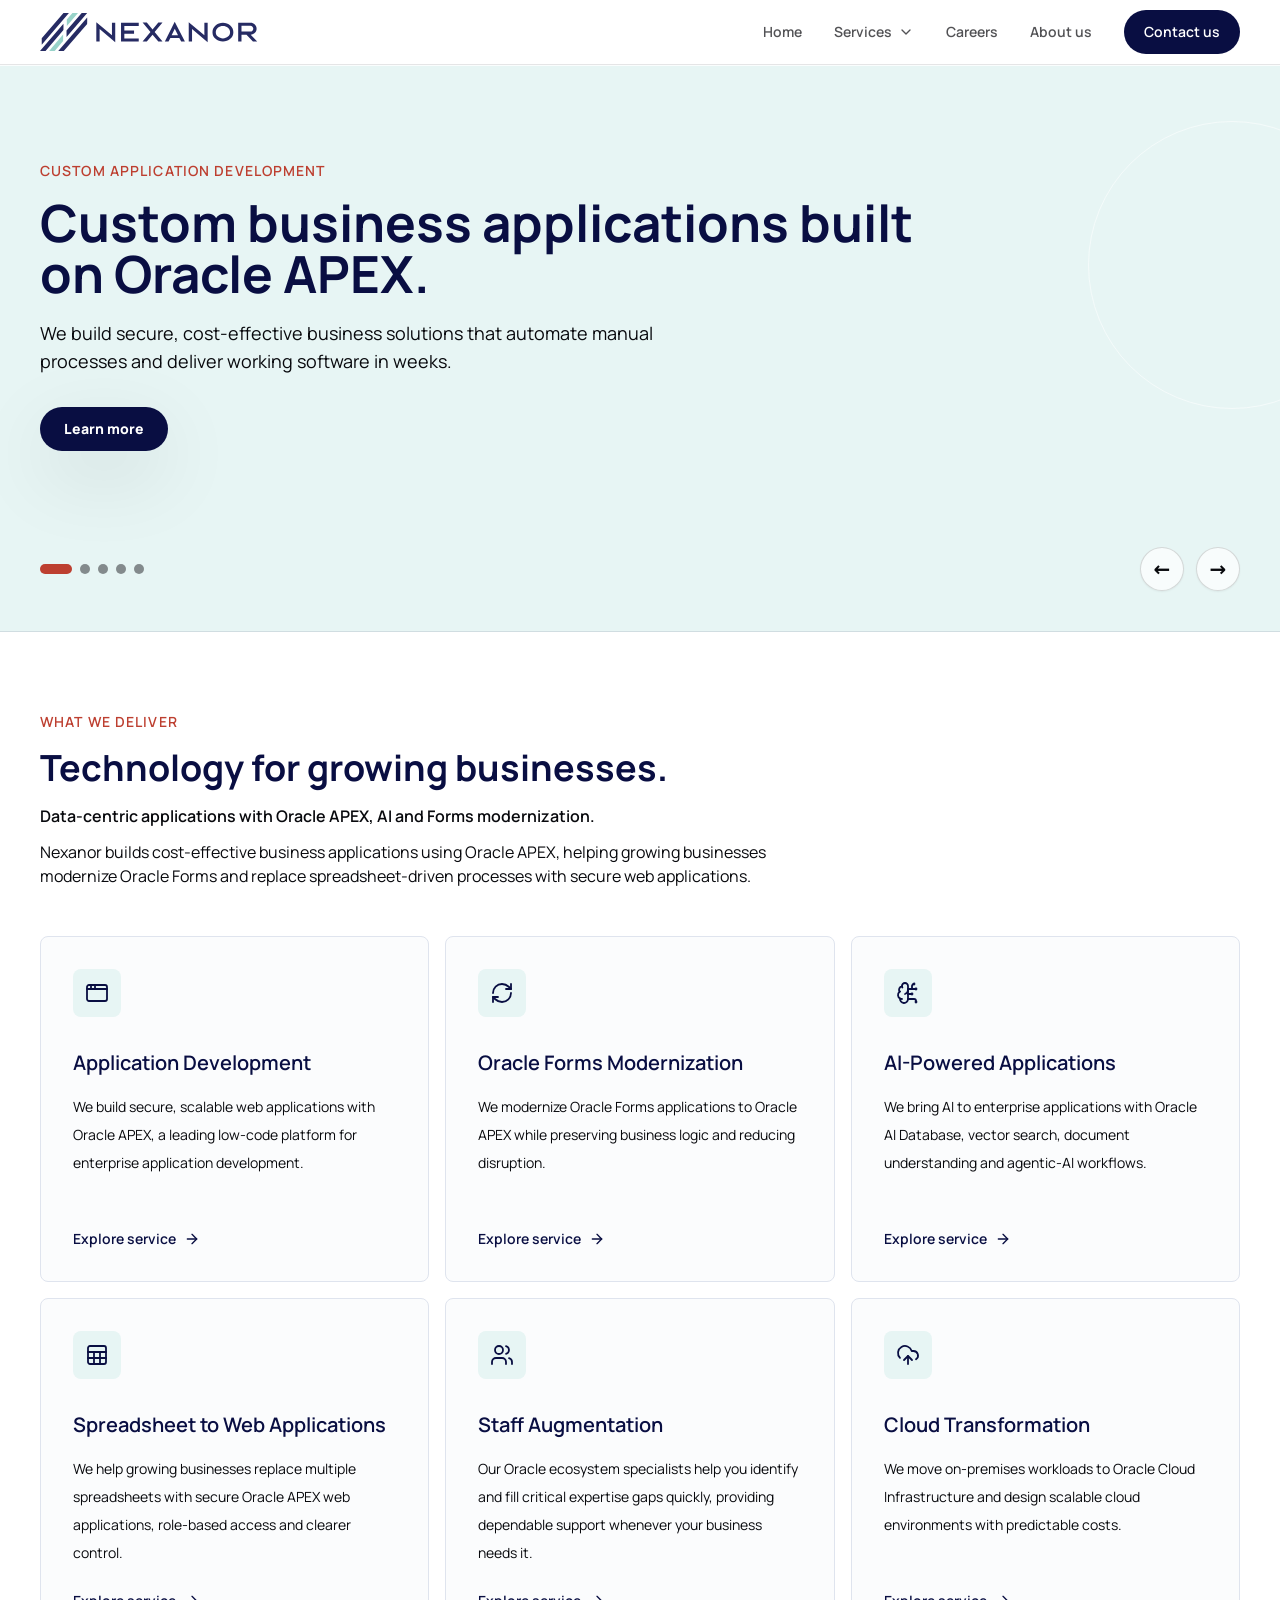
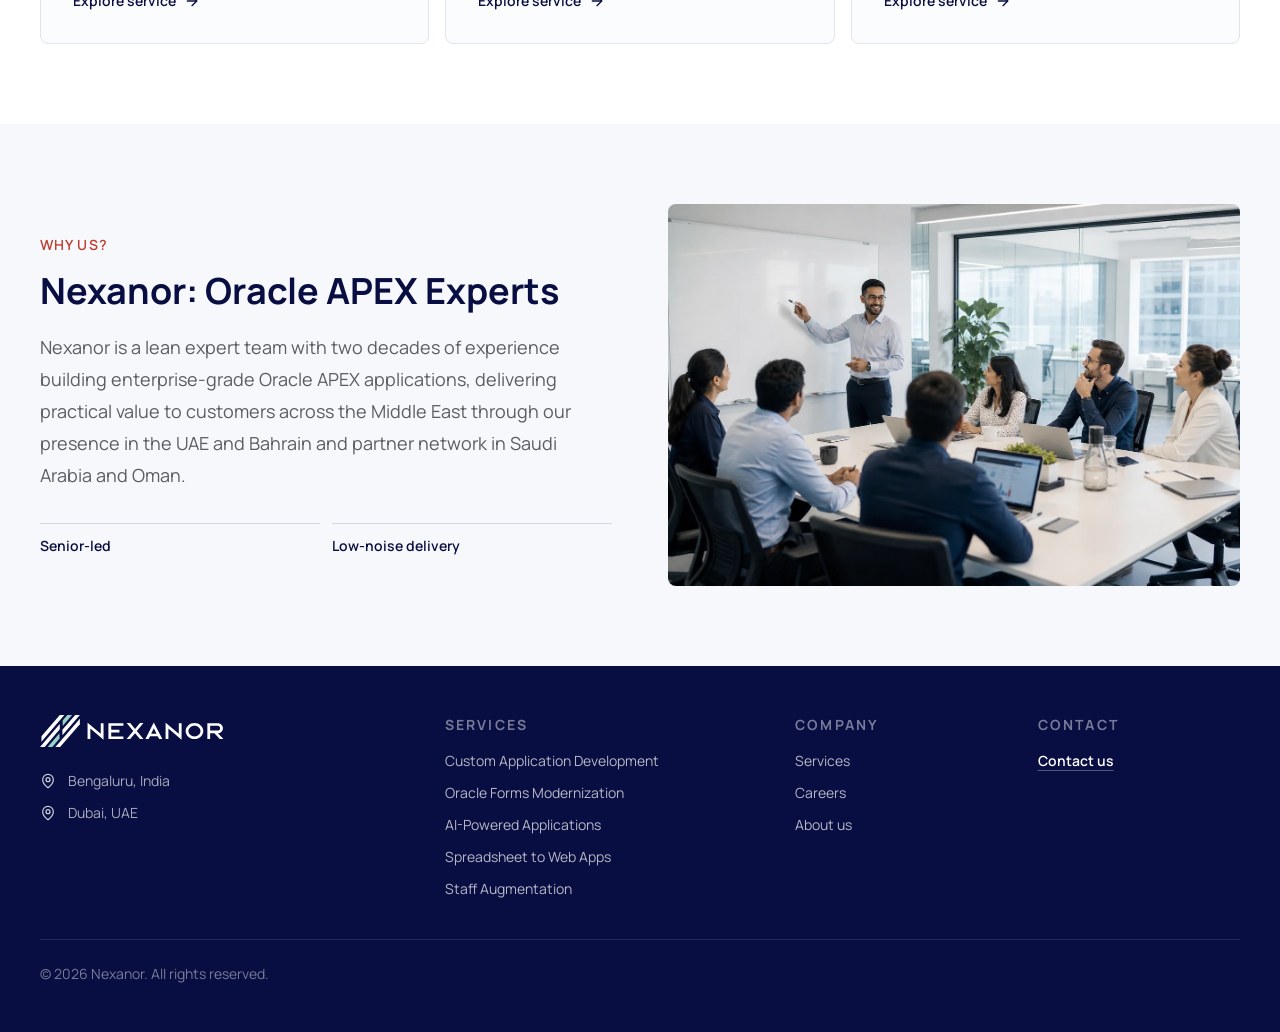
==== commit 7b075780: "Deploy registered mark and careers updates" ====
--- a/index.html
+++ b/index.html
@@ -1,4 +1,4 @@
-<!DOCTYPE html><html lang="en"> <head><meta charset="UTF-8"><meta name="description" content="Nexanor builds cost-effective business applications using Oracle APEX, helping growing businesses modernize Oracle Forms, replace spreadsheet-driven processes, and bring AI into business workflows."><meta name="viewport" content="width=device-width, initial-scale=1.0"><meta name="generator" content="Astro v4.16.19"><link rel="canonical" href="https://www.nexanor.io/"><link rel="icon" href="/favicon.ico" sizes="any"><link rel="icon" href="/favicon.svg" type="image/svg+xml"><link rel="apple-touch-icon" href="/apple-touch-icon.png"><meta property="og:type" content="website"><meta property="og:site_name" content="Nexanor"><meta property="og:title" content="Nexanor | Business Applications, Data &#38; AI"><meta property="og:description" content="Nexanor builds cost-effective business applications using Oracle APEX, helping growing businesses modernize Oracle Forms, replace spreadsheet-driven processes, and bring AI into business workflows."><meta property="og:url" content="https://www.nexanor.io/"><meta property="og:image" content="https://www.nexanor.io/og-image.png"><meta property="og:image:width" content="1200"><meta property="og:image:height" content="630"><meta property="og:image:alt" content="Nexanor - Business Applications, Data, AI and Cloud"><meta name="twitter:card" content="summary_large_image"><meta name="twitter:title" content="Nexanor | Business Applications, Data &#38; AI"><meta name="twitter:description" content="Nexanor builds cost-effective business applications using Oracle APEX, helping growing businesses modernize Oracle Forms, replace spreadsheet-driven processes, and bring AI into business workflows."><meta name="twitter:image" content="https://www.nexanor.io/og-image.png"><title>Nexanor | Business Applications, Data &amp; AI</title><script type="application/ld+json">{"@context":"https://schema.org","@graph":[{"@type":"Organization","@id":"https://www.nexanor.io/#organization","name":"Nexanor","url":"https://www.nexanor.io","description":"Nexanor builds cost-effective business applications using Oracle APEX, helping growing businesses modernize Oracle Forms and replace spreadsheet-driven processes with secure web applications.","areaServed":["Middle East","United Arab Emirates","India","Africa"],"knowsAbout":["Oracle APEX development","Oracle Forms modernization","Forms to APEX migration","Spreadsheet to web application migration","Cost-effective business applications","Oracle Database","Agentic AI workflows"]},{"@type":"WebSite","@id":"https://www.nexanor.io/#website","name":"Nexanor","url":"https://www.nexanor.io","publisher":{"@id":"https://www.nexanor.io/#organization"},"inLanguage":"en"}]}</script><script async src="https://www.googletagmanager.com/gtag/js?id=G-KNGRKKW37M"></script><link rel="stylesheet" href="/_astro/about.YSt00nbT.css"><script type="module" src="/_astro/hoisted.Bp746CK0.js"></script></head> <body> <header class="sticky top-0 z-40 border-b border-ink/10 bg-white/95 backdrop-blur"> <nav class="px-5 sm:px-8 lg:px-10" aria-label="Primary navigation"> <div class="shell flex min-h-16 items-center gap-8"> <a class="flex shrink-0 items-center" href="/" aria-label="Nexanor home"> <img class="h-9 w-auto sm:h-[38px]" src="/brand/nexanor-logo.svg" alt="Nexanor" width="225" height="38" decoding="async"> </a> <div class="ml-auto hidden items-center gap-8 md:flex"> <a class="text-sm font-semibold text-ink/70 transition hover:text-ink" href="/">Home</a> <div class="group relative"> <a class="inline-flex items-center gap-1.5 py-5 text-sm font-semibold text-ink/70 transition hover:text-ink" href="/services/">
+<!DOCTYPE html><html lang="en"> <head><meta charset="UTF-8"><meta name="description" content="Nexanor builds cost-effective business applications using Oracle APEX, helping growing businesses modernize Oracle Forms, replace spreadsheet-driven processes, and bring AI into business workflows."><meta name="viewport" content="width=device-width, initial-scale=1.0"><meta name="generator" content="Astro v4.16.19"><link rel="canonical" href="https://www.nexanor.io/"><link rel="icon" href="/favicon.ico" sizes="any"><link rel="icon" href="/favicon.svg" type="image/svg+xml"><link rel="apple-touch-icon" href="/apple-touch-icon.png"><meta property="og:type" content="website"><meta property="og:site_name" content="Nexanor"><meta property="og:title" content="Nexanor | Business Applications, Data &#38; AI"><meta property="og:description" content="Nexanor builds cost-effective business applications using Oracle APEX, helping growing businesses modernize Oracle Forms, replace spreadsheet-driven processes, and bring AI into business workflows."><meta property="og:url" content="https://www.nexanor.io/"><meta property="og:image" content="https://www.nexanor.io/og-image.png"><meta property="og:image:width" content="1200"><meta property="og:image:height" content="630"><meta property="og:image:alt" content="Nexanor - Business Applications, Data, AI and Cloud"><meta name="twitter:card" content="summary_large_image"><meta name="twitter:title" content="Nexanor | Business Applications, Data &#38; AI"><meta name="twitter:description" content="Nexanor builds cost-effective business applications using Oracle APEX, helping growing businesses modernize Oracle Forms, replace spreadsheet-driven processes, and bring AI into business workflows."><meta name="twitter:image" content="https://www.nexanor.io/og-image.png"><title>Nexanor | Business Applications, Data &amp; AI</title><script type="application/ld+json">{"@context":"https://schema.org","@graph":[{"@type":"Organization","@id":"https://www.nexanor.io/#organization","name":"Nexanor","url":"https://www.nexanor.io","description":"Nexanor builds cost-effective business applications using Oracle APEX, helping growing businesses modernize Oracle Forms and replace spreadsheet-driven processes with secure web applications.","areaServed":["Middle East","United Arab Emirates","India","Africa"],"knowsAbout":["Oracle APEX development","Oracle Forms modernization","Forms to APEX migration","Spreadsheet to web application migration","Cost-effective business applications","Oracle Database","Agentic AI workflows"]},{"@type":"WebSite","@id":"https://www.nexanor.io/#website","name":"Nexanor","url":"https://www.nexanor.io","publisher":{"@id":"https://www.nexanor.io/#organization"},"inLanguage":"en"}]}</script><script async src="https://www.googletagmanager.com/gtag/js?id=G-KNGRKKW37M"></script><link rel="stylesheet" href="/_astro/about.uh1UHSmX.css"><script type="module" src="/_astro/hoisted.Bp746CK0.js"></script></head> <body> <header class="sticky top-0 z-40 border-b border-ink/10 bg-white/95 backdrop-blur"> <nav class="px-5 sm:px-8 lg:px-10" aria-label="Primary navigation"> <div class="shell flex min-h-16 items-center gap-8"> <a class="flex shrink-0 items-center" href="/" aria-label="Nexanor home"> <img class="h-9 w-auto sm:h-[38px]" src="/brand/nexanor-logo.svg" alt="Nexanor" width="225" height="38" decoding="async"> </a> <div class="ml-auto hidden items-center gap-8 md:flex"> <a class="text-sm font-semibold text-ink/70 transition hover:text-ink" href="/">Home</a> <div class="group relative"> <a class="inline-flex items-center gap-1.5 py-5 text-sm font-semibold text-ink/70 transition hover:text-ink" href="/services/">
 Services
 <svg xmlns="http://www.w3.org/2000/svg" width="24" height="24" viewBox="0 0 24 24" fill="none" stroke="currentColor" stroke-width="2" stroke-linecap="round" stroke-linejoin="round" aria-hidden="true" class="lucide lucide-chevron-down h-4 w-4 transition group-hover:rotate-180 group-focus-within:rotate-180"> <path d="m6 9 6 6 6-6"></path>  </svg> </a> <div class="invisible absolute left-1/2 top-full w-80 -translate-x-1/2 pt-3 opacity-0 transition group-hover:visible group-hover:opacity-100 group-focus-within:visible group-focus-within:opacity-100"> <div class="rounded-lg border border-line bg-white p-2 shadow-soft"> <a class="block rounded-md px-4 py-3 text-sm font-semibold text-brand hover:bg-cloud" href="/services/">All services</a> <div class="my-1 border-t border-line"></div> <a class="block rounded-md px-4 py-3 text-sm text-ink/70 transition hover:bg-cloud hover:text-brand" href="/services/oracle-apex-development/"> Custom Application Development </a><a class="block rounded-md px-4 py-3 text-sm text-ink/70 transition hover:bg-cloud hover:text-brand" href="/services/oracle-forms-to-apex-modernization/"> Oracle Forms Modernization </a><a class="block rounded-md px-4 py-3 text-sm text-ink/70 transition hover:bg-cloud hover:text-brand" href="/services/ai-powered-applications/"> AI-Powered Applications </a><a class="block rounded-md px-4 py-3 text-sm text-ink/70 transition hover:bg-cloud hover:text-brand" href="/services/spreadsheet-to-web-applications/"> Spreadsheet to Web Applications </a><a class="block rounded-md px-4 py-3 text-sm text-ink/70 transition hover:bg-cloud hover:text-brand" href="/services/oracle-staff-augmentation/"> Oracle Staff Augmentation </a> </div> </div> </div> <a class="text-sm font-semibold text-ink/70 transition hover:text-ink" href="/careers/">Careers</a><a class="text-sm font-semibold text-ink/70 transition hover:text-ink" href="/about/">About us</a> </div> <div class="hidden items-center gap-3 md:flex"> <button class="button-primary" type="button" data-contact-open>Contact us</button> </div> <button class="ml-auto inline-flex h-11 w-11 items-center justify-center rounded-full border border-ink/15 bg-white text-ink md:hidden" type="button" aria-label="Open navigation menu" aria-controls="mobile-menu" aria-expanded="false" data-menu-toggle> <span class="sr-only">Menu</span> <span class="relative block h-4 w-5" aria-hidden="true"> <span class="absolute left-0 top-0 h-0.5 w-5 rounded bg-current transition" data-menu-line></span> <span class="absolute left-0 top-1.5 h-0.5 w-5 rounded bg-current transition" data-menu-line></span> <span class="absolute left-0 top-3 h-0.5 w-5 rounded bg-current transition" data-menu-line></span> </span> </button> </div> </nav> <div id="mobile-menu" class="hidden border-t border-ink/10 bg-white px-5 py-4 md:hidden" data-mobile-menu> <div class="mx-auto flex max-w-7xl flex-col gap-2"> <a class="rounded-lg px-2 py-3 text-base font-semibold text-ink" href="/">Home</a> <details class="group"> <summary class="flex cursor-pointer list-none items-center justify-between rounded-lg px-2 py-3 text-base font-semibold text-ink [&::-webkit-details-marker]:hidden">
 Services
--- a/_astro/about.uh1UHSmX.css
+++ b/_astro/about.uh1UHSmX.css
@@ -0,0 +1 @@
+@font-face{font-family:Manrope Variable;font-style:normal;font-display:swap;font-weight:200 800;src:url([data-uri]) format("woff2-variations");unicode-range:U+0460-052F,U+1C80-1C8A,U+20B4,U+2DE0-2DFF,U+A640-A69F,U+FE2E-FE2F}@font-face{font-family:Manrope Variable;font-style:normal;font-display:swap;font-weight:200 800;src:url(/_astro/manrope-cyrillic-wght-normal.Dvxsihut.woff2) format("woff2-variations");unicode-range:U+0301,U+0400-045F,U+0490-0491,U+04B0-04B1,U+2116}@font-face{font-family:Manrope Variable;font-style:normal;font-display:swap;font-weight:200 800;src:url(/_astro/manrope-greek-wght-normal.DL7QRZyv.woff2) format("woff2-variations");unicode-range:U+0370-0377,U+037A-037F,U+0384-038A,U+038C,U+038E-03A1,U+03A3-03FF}@font-face{font-family:Manrope Variable;font-style:normal;font-display:swap;font-weight:200 800;src:url(/_astro/manrope-vietnamese-wght-normal.usUDDRr7.woff2) format("woff2-variations");unicode-range:U+0102-0103,U+0110-0111,U+0128-0129,U+0168-0169,U+01A0-01A1,U+01AF-01B0,U+0300-0301,U+0303-0304,U+0308-0309,U+0323,U+0329,U+1EA0-1EF9,U+20AB}@font-face{font-family:Manrope Variable;font-style:normal;font-display:swap;font-weight:200 800;src:url(/_astro/manrope-latin-ext-wght-normal.Ch3YOpNY.woff2) format("woff2-variations");unicode-range:U+0100-02BA,U+02BD-02C5,U+02C7-02CC,U+02CE-02D7,U+02DD-02FF,U+0304,U+0308,U+0329,U+1D00-1DBF,U+1E00-1E9F,U+1EF2-1EFF,U+2020,U+20A0-20AB,U+20AD-20C0,U+2113,U+2C60-2C7F,U+A720-A7FF}@font-face{font-family:Manrope Variable;font-style:normal;font-display:swap;font-weight:200 800;src:url(/_astro/manrope-latin-wght-normal.DHIcAJRg.woff2) format("woff2-variations");unicode-range:U+0000-00FF,U+0131,U+0152-0153,U+02BB-02BC,U+02C6,U+02DA,U+02DC,U+0304,U+0308,U+0329,U+2000-206F,U+20AC,U+2122,U+2191,U+2193,U+2212,U+2215,U+FEFF,U+FFFD}*,:before,:after{--tw-border-spacing-x: 0;--tw-border-spacing-y: 0;--tw-translate-x: 0;--tw-translate-y: 0;--tw-rotate: 0;--tw-skew-x: 0;--tw-skew-y: 0;--tw-scale-x: 1;--tw-scale-y: 1;--tw-pan-x: ;--tw-pan-y: ;--tw-pinch-zoom: ;--tw-scroll-snap-strictness: proximity;--tw-gradient-from-position: ;--tw-gradient-via-position: ;--tw-gradient-to-position: ;--tw-ordinal: ;--tw-slashed-zero: ;--tw-numeric-figure: ;--tw-numeric-spacing: ;--tw-numeric-fraction: ;--tw-ring-inset: ;--tw-ring-offset-width: 0px;--tw-ring-offset-color: #fff;--tw-ring-color: rgb(59 130 246 / .5);--tw-ring-offset-shadow: 0 0 #0000;--tw-ring-shadow: 0 0 #0000;--tw-shadow: 0 0 #0000;--tw-shadow-colored: 0 0 #0000;--tw-blur: ;--tw-brightness: ;--tw-contrast: ;--tw-grayscale: ;--tw-hue-rotate: ;--tw-invert: ;--tw-saturate: ;--tw-sepia: ;--tw-drop-shadow: ;--tw-backdrop-blur: ;--tw-backdrop-brightness: ;--tw-backdrop-contrast: ;--tw-backdrop-grayscale: ;--tw-backdrop-hue-rotate: ;--tw-backdrop-invert: ;--tw-backdrop-opacity: ;--tw-backdrop-saturate: ;--tw-backdrop-sepia: ;--tw-contain-size: ;--tw-contain-layout: ;--tw-contain-paint: ;--tw-contain-style: }::backdrop{--tw-border-spacing-x: 0;--tw-border-spacing-y: 0;--tw-translate-x: 0;--tw-translate-y: 0;--tw-rotate: 0;--tw-skew-x: 0;--tw-skew-y: 0;--tw-scale-x: 1;--tw-scale-y: 1;--tw-pan-x: ;--tw-pan-y: ;--tw-pinch-zoom: ;--tw-scroll-snap-strictness: proximity;--tw-gradient-from-position: ;--tw-gradient-via-position: ;--tw-gradient-to-position: ;--tw-ordinal: ;--tw-slashed-zero: ;--tw-numeric-figure: ;--tw-numeric-spacing: ;--tw-numeric-fraction: ;--tw-ring-inset: ;--tw-ring-offset-width: 0px;--tw-ring-offset-color: #fff;--tw-ring-color: rgb(59 130 246 / .5);--tw-ring-offset-shadow: 0 0 #0000;--tw-ring-shadow: 0 0 #0000;--tw-shadow: 0 0 #0000;--tw-shadow-colored: 0 0 #0000;--tw-blur: ;--tw-brightness: ;--tw-contrast: ;--tw-grayscale: ;--tw-hue-rotate: ;--tw-invert: ;--tw-saturate: ;--tw-sepia: ;--tw-drop-shadow: ;--tw-backdrop-blur: ;--tw-backdrop-brightness: ;--tw-backdrop-contrast: ;--tw-backdrop-grayscale: ;--tw-backdrop-hue-rotate: ;--tw-backdrop-invert: ;--tw-backdrop-opacity: ;--tw-backdrop-saturate: ;--tw-backdrop-sepia: ;--tw-contain-size: ;--tw-contain-layout: ;--tw-contain-paint: ;--tw-contain-style: }*,:before,:after{box-sizing:border-box;border-width:0;border-style:solid;border-color:#e5e7eb}:before,:after{--tw-content: ""}html,:host{line-height:1.5;-webkit-text-size-adjust:100%;-moz-tab-size:4;-o-tab-size:4;tab-size:4;font-family:Manrope Variable,ui-sans-serif,system-ui,-apple-system,BlinkMacSystemFont,Segoe UI,sans-serif;font-feature-settings:normal;font-variation-settings:normal;-webkit-tap-highlight-color:transparent}body{margin:0;line-height:inherit}hr{height:0;color:inherit;border-top-width:1px}abbr:where([title]){-webkit-text-decoration:underline dotted;text-decoration:underline dotted}h1,h2,h3,h4,h5,h6{font-size:inherit;font-weight:inherit}a{color:inherit;text-decoration:inherit}b,strong{font-weight:bolder}code,kbd,samp,pre{font-family:ui-monospace,SFMono-Regular,Menlo,Monaco,Consolas,Liberation Mono,Courier New,monospace;font-feature-settings:normal;font-variation-settings:normal;font-size:1em}small{font-size:80%}sub,sup{font-size:75%;line-height:0;position:relative;vertical-align:baseline}sub{bottom:-.25em}sup{top:-.5em}table{text-indent:0;border-color:inherit;border-collapse:collapse}button,input,optgroup,select,textarea{font-family:inherit;font-feature-settings:inherit;font-variation-settings:inherit;font-size:100%;font-weight:inherit;line-height:inherit;letter-spacing:inherit;color:inherit;margin:0;padding:0}button,select{text-transform:none}button,input:where([type=button]),input:where([type=reset]),input:where([type=submit]){-webkit-appearance:button;background-color:transparent;background-image:none}:-moz-focusring{outline:auto}:-moz-ui-invalid{box-shadow:none}progress{vertical-align:baseline}::-webkit-inner-spin-button,::-webkit-outer-spin-button{height:auto}[type=search]{-webkit-appearance:textfield;outline-offset:-2px}::-webkit-search-decoration{-webkit-appearance:none}::-webkit-file-upload-button{-webkit-appearance:button;font:inherit}summary{display:list-item}blockquote,dl,dd,h1,h2,h3,h4,h5,h6,hr,figure,p,pre{margin:0}fieldset{margin:0;padding:0}legend{padding:0}ol,ul,menu{list-style:none;margin:0;padding:0}dialog{padding:0}textarea{resize:vertical}input::-moz-placeholder,textarea::-moz-placeholder{opacity:1;color:#9ca3af}input::placeholder,textarea::placeholder{opacity:1;color:#9ca3af}button,[role=button]{cursor:pointer}:disabled{cursor:default}img,svg,video,canvas,audio,iframe,embed,object{display:block;vertical-align:middle}img,video{max-width:100%;height:auto}[hidden]:where(:not([hidden=until-found])){display:none}:root{color-scheme:light}html{scroll-behavior:smooth}body{--tw-bg-opacity: 1;background-color:rgb(247 248 251 / var(--tw-bg-opacity, 1));font-family:Manrope Variable,ui-sans-serif,system-ui,-apple-system,BlinkMacSystemFont,Segoe UI,sans-serif;--tw-text-opacity: 1;color:rgb(8 9 13 / var(--tw-text-opacity, 1));-webkit-font-smoothing:antialiased;-moz-osx-font-smoothing:grayscale}::-moz-selection{--tw-bg-opacity: 1;background-color:rgb(189 63 48 / var(--tw-bg-opacity, 1));--tw-text-opacity: 1;color:rgb(255 255 255 / var(--tw-text-opacity, 1))}::selection{--tw-bg-opacity: 1;background-color:rgb(189 63 48 / var(--tw-bg-opacity, 1));--tw-text-opacity: 1;color:rgb(255 255 255 / var(--tw-text-opacity, 1))}.section{padding:4rem 1.25rem}@media (min-width: 640px){.section{padding-left:2rem;padding-right:2rem}}@media (min-width: 1024px){.section{padding:5rem 2.5rem}}.shell{margin-left:auto;margin-right:auto;max-width:80rem}.eyebrow{font-size:.75rem;line-height:1rem;font-weight:600;text-transform:uppercase;letter-spacing:.08em;--tw-text-opacity: 1;color:rgb(189 63 48 / var(--tw-text-opacity, 1))}@media (min-width: 640px){.eyebrow{font-size:.875rem;line-height:1.25rem}}.button-primary{display:inline-flex;align-items:center;justify-content:center;border-radius:9999px;--tw-bg-opacity: 1;background-color:rgb(9 14 66 / var(--tw-bg-opacity, 1));padding:.75rem 1.25rem;font-size:.875rem;line-height:1.25rem;font-weight:600;--tw-text-opacity: 1;color:rgb(255 255 255 / var(--tw-text-opacity, 1));transition-property:color,background-color,border-color,text-decoration-color,fill,stroke,opacity,box-shadow,transform,filter,backdrop-filter;transition-timing-function:cubic-bezier(.4,0,.2,1);transition-duration:.15s}.button-primary:hover{--tw-bg-opacity: 1;background-color:rgb(21 28 96 / var(--tw-bg-opacity, 1))}.button-primary:focus{outline:2px solid transparent;outline-offset:2px;--tw-ring-offset-shadow: var(--tw-ring-inset) 0 0 0 var(--tw-ring-offset-width) var(--tw-ring-offset-color);--tw-ring-shadow: var(--tw-ring-inset) 0 0 0 calc(2px + var(--tw-ring-offset-width)) var(--tw-ring-color);box-shadow:var(--tw-ring-offset-shadow),var(--tw-ring-shadow),var(--tw-shadow, 0 0 #0000);--tw-ring-opacity: 1;--tw-ring-color: rgb(9 14 66 / var(--tw-ring-opacity, 1));--tw-ring-offset-width: 2px}.sr-only{position:absolute;width:1px;height:1px;padding:0;margin:-1px;overflow:hidden;clip:rect(0,0,0,0);white-space:nowrap;border-width:0}.pointer-events-none{pointer-events:none}.visible{visibility:visible}.invisible{visibility:hidden}.fixed{position:fixed}.absolute{position:absolute}.relative{position:relative}.sticky{position:sticky}.-inset-3{inset:-.75rem}.inset-0{inset:0}.inset-x-0{left:0;right:0}.-right-24{right:-6rem}.left-0{left:0}.left-1\/2{left:50%}.right-4{right:1rem}.top-0{top:0}.top-1\.5{top:.375rem}.top-14{top:3.5rem}.top-3{top:.75rem}.top-4{top:1rem}.top-full{top:100%}.z-10{z-index:10}.z-40{z-index:40}.z-50{z-index:50}.z-\[60\]{z-index:60}.mx-auto{margin-left:auto;margin-right:auto}.my-1{margin-top:.25rem;margin-bottom:.25rem}.ml-2{margin-left:.5rem}.ml-auto{margin-left:auto}.mt-1{margin-top:.25rem}.mt-10{margin-top:2.5rem}.mt-12{margin-top:3rem}.mt-2{margin-top:.5rem}.mt-3{margin-top:.75rem}.mt-4{margin-top:1rem}.mt-5{margin-top:1.25rem}.mt-6{margin-top:1.5rem}.mt-8{margin-top:2rem}.mt-9{margin-top:2.25rem}.mt-auto{margin-top:auto}.block{display:block}.flex{display:flex}.inline-flex{display:inline-flex}.grid{display:grid}.hidden{display:none}.aspect-\[3\/2\]{aspect-ratio:3/2}.aspect-\[4\/3\]{aspect-ratio:4/3}.h-0\.5{height:.125rem}.h-1\.5{height:.375rem}.h-10{height:2.5rem}.h-11{height:2.75rem}.h-12{height:3rem}.h-2\.5{height:.625rem}.h-3\.5{height:.875rem}.h-4{height:1rem}.h-5{height:1.25rem}.h-6{height:1.5rem}.h-72{height:18rem}.h-8{height:2rem}.h-9{height:2.25rem}.h-full{height:100%}.h-px{height:1px}.min-h-16{min-height:4rem}.min-h-32{min-height:8rem}.min-h-72{min-height:18rem}.min-h-\[17rem\]{min-height:17rem}.min-h-\[20rem\]{min-height:20rem}.w-1\.5{width:.375rem}.w-10{width:2.5rem}.w-11{width:2.75rem}.w-12{width:3rem}.w-2\.5{width:.625rem}.w-3\.5{width:.875rem}.w-4{width:1rem}.w-5{width:1.25rem}.w-6{width:1.5rem}.w-72{width:18rem}.w-8{width:2rem}.w-80{width:20rem}.w-\[calc\(100\%-2rem\)\]{width:calc(100% - 2rem)}.w-auto{width:auto}.w-fit{width:-moz-fit-content;width:fit-content}.w-full{width:100%}.max-w-2xl{max-width:42rem}.max-w-3xl{max-width:48rem}.max-w-4xl{max-width:56rem}.max-w-5xl{max-width:64rem}.max-w-7xl{max-width:80rem}.max-w-md{max-width:28rem}.max-w-xl{max-width:36rem}.flex-1{flex:1 1 0%}.shrink-0{flex-shrink:0}.grow{flex-grow:1}.-translate-x-1\/2{--tw-translate-x: -50%;transform:translate(var(--tw-translate-x),var(--tw-translate-y)) rotate(var(--tw-rotate)) skew(var(--tw-skew-x)) skewY(var(--tw-skew-y)) scaleX(var(--tw-scale-x)) scaleY(var(--tw-scale-y))}.-translate-y-1\.5{--tw-translate-y: -.375rem;transform:translate(var(--tw-translate-x),var(--tw-translate-y)) rotate(var(--tw-rotate)) skew(var(--tw-skew-x)) skewY(var(--tw-skew-y)) scaleX(var(--tw-scale-x)) scaleY(var(--tw-scale-y))}.translate-y-1\.5{--tw-translate-y: .375rem;transform:translate(var(--tw-translate-x),var(--tw-translate-y)) rotate(var(--tw-rotate)) skew(var(--tw-skew-x)) skewY(var(--tw-skew-y)) scaleX(var(--tw-scale-x)) scaleY(var(--tw-scale-y))}.-rotate-45{--tw-rotate: -45deg;transform:translate(var(--tw-translate-x),var(--tw-translate-y)) rotate(var(--tw-rotate)) skew(var(--tw-skew-x)) skewY(var(--tw-skew-y)) scaleX(var(--tw-scale-x)) scaleY(var(--tw-scale-y))}.rotate-45{--tw-rotate: 45deg;transform:translate(var(--tw-translate-x),var(--tw-translate-y)) rotate(var(--tw-rotate)) skew(var(--tw-skew-x)) skewY(var(--tw-skew-y)) scaleX(var(--tw-scale-x)) scaleY(var(--tw-scale-y))}.cursor-pointer{cursor:pointer}.scroll-mt-24{scroll-margin-top:6rem}.list-none{list-style-type:none}.auto-rows-fr{grid-auto-rows:minmax(0,1fr)}.flex-col{flex-direction:column}.flex-wrap{flex-wrap:wrap}.items-start{align-items:flex-start}.items-center{align-items:center}.justify-center{justify-content:center}.justify-between{justify-content:space-between}.gap-1\.5{gap:.375rem}.gap-10{gap:2.5rem}.gap-12{gap:3rem}.gap-2{gap:.5rem}.gap-3{gap:.75rem}.gap-4{gap:1rem}.gap-5{gap:1.25rem}.gap-6{gap:1.5rem}.gap-8{gap:2rem}.gap-x-3{-moz-column-gap:.75rem;column-gap:.75rem}.gap-y-2{row-gap:.5rem}.overflow-hidden{overflow:hidden}.overflow-y-auto{overflow-y:auto}.rounded{border-radius:.25rem}.rounded-2xl{border-radius:1rem}.rounded-\[1\.75rem\]{border-radius:1.75rem}.rounded-\[2rem\]{border-radius:2rem}.rounded-\[3px\]{border-radius:3px}.rounded-full{border-radius:9999px}.rounded-lg{border-radius:.5rem}.rounded-md{border-radius:.375rem}.rounded-xl{border-radius:.75rem}.border{border-width:1px}.border-y{border-top-width:1px;border-bottom-width:1px}.border-b{border-bottom-width:1px}.border-l{border-left-width:1px}.border-t{border-top-width:1px}.border-\[\#0a66c2\]\/20{border-color:#0a66c233}.border-brand\/10{border-color:#090e421a}.border-brand\/15{border-color:#090e4226}.border-ink\/10{border-color:#08090d1a}.border-ink\/15{border-color:#08090d26}.border-line{--tw-border-opacity: 1;border-color:rgb(223 228 238 / var(--tw-border-opacity, 1))}.border-oracle\/20{border-color:#bd3f3033}.border-white\/10{border-color:#ffffff1a}.border-white\/55{border-color:#ffffff8c}.border-white\/70{border-color:#ffffffb3}.bg-\[\#0a66c2\]{--tw-bg-opacity: 1;background-color:rgb(10 102 194 / var(--tw-bg-opacity, 1))}.bg-\[\#e7f5f4\]{--tw-bg-opacity: 1;background-color:rgb(231 245 244 / var(--tw-bg-opacity, 1))}.bg-\[\#eef7f6\]{--tw-bg-opacity: 1;background-color:rgb(238 247 246 / var(--tw-bg-opacity, 1))}.bg-\[\#fbfcfd\]{--tw-bg-opacity: 1;background-color:rgb(251 252 253 / var(--tw-bg-opacity, 1))}.bg-\[\#fff7f5\]{--tw-bg-opacity: 1;background-color:rgb(255 247 245 / var(--tw-bg-opacity, 1))}.bg-brand{--tw-bg-opacity: 1;background-color:rgb(9 14 66 / var(--tw-bg-opacity, 1))}.bg-cloud{--tw-bg-opacity: 1;background-color:rgb(247 248 251 / var(--tw-bg-opacity, 1))}.bg-current{background-color:currentColor}.bg-ink\/45{background-color:#08090d73}.bg-ink\/60{background-color:#08090d99}.bg-oracle{--tw-bg-opacity: 1;background-color:rgb(189 63 48 / var(--tw-bg-opacity, 1))}.bg-white{--tw-bg-opacity: 1;background-color:rgb(255 255 255 / var(--tw-bg-opacity, 1))}.bg-white\/60{background-color:#fff9}.bg-white\/70{background-color:#ffffffb3}.bg-white\/75{background-color:#ffffffbf}.bg-white\/80{background-color:#fffc}.bg-white\/95{background-color:#fffffff2}.object-cover{-o-object-fit:cover;object-fit:cover}.p-2{padding:.5rem}.p-4{padding:1rem}.p-5{padding:1.25rem}.p-6{padding:1.5rem}.px-2{padding-left:.5rem;padding-right:.5rem}.px-3{padding-left:.75rem;padding-right:.75rem}.px-4{padding-left:1rem;padding-right:1rem}.px-5{padding-left:1.25rem;padding-right:1.25rem}.px-6{padding-left:1.5rem;padding-right:1.5rem}.py-1\.5{padding-top:.375rem;padding-bottom:.375rem}.py-12{padding-top:3rem;padding-bottom:3rem}.py-16{padding-top:4rem;padding-bottom:4rem}.py-2{padding-top:.5rem;padding-bottom:.5rem}.py-2\.5{padding-top:.625rem;padding-bottom:.625rem}.py-3{padding-top:.75rem;padding-bottom:.75rem}.py-4{padding-top:1rem;padding-bottom:1rem}.py-5{padding-top:1.25rem;padding-bottom:1.25rem}.pb-10{padding-bottom:2.5rem}.pb-4{padding-bottom:1rem}.pl-3{padding-left:.75rem}.pt-3{padding-top:.75rem}.pt-5{padding-top:1.25rem}.pt-6{padding-top:1.5rem}.pt-7{padding-top:1.75rem}.pt-8{padding-top:2rem}.text-left{text-align:left}.text-right{text-align:right}.text-2xl{font-size:1.5rem;line-height:2rem}.text-3xl{font-size:1.875rem;line-height:2.25rem}.text-\[10px\]{font-size:10px}.text-\[2\.5rem\]{font-size:2.5rem}.text-base{font-size:1rem;line-height:1.5rem}.text-lg{font-size:1.125rem;line-height:1.75rem}.text-sm{font-size:.875rem;line-height:1.25rem}.text-xl{font-size:1.25rem;line-height:1.75rem}.text-xs{font-size:.75rem;line-height:1rem}.font-bold{font-weight:700}.font-extrabold{font-weight:800}.font-light{font-weight:300}.font-normal{font-weight:400}.font-semibold{font-weight:600}.uppercase{text-transform:uppercase}.leading-5{line-height:1.25rem}.leading-6{line-height:1.5rem}.leading-7{line-height:1.75rem}.leading-8{line-height:2rem}.leading-\[1\.06\]{line-height:1.06}.leading-\[1\.08\]{line-height:1.08}.leading-none{line-height:1}.leading-snug{line-height:1.375}.leading-tight{line-height:1.25}.tracking-\[0\.16em\]{letter-spacing:.16em}.text-\[\#0a66c2\]{--tw-text-opacity: 1;color:rgb(10 102 194 / var(--tw-text-opacity, 1))}.text-brand{--tw-text-opacity: 1;color:rgb(9 14 66 / var(--tw-text-opacity, 1))}.text-graphite\/70{color:#171923b3}.text-graphite\/75{color:#171923bf}.text-ink{--tw-text-opacity: 1;color:rgb(8 9 13 / var(--tw-text-opacity, 1))}.text-ink\/45{color:#08090d73}.text-ink\/65{color:#08090da6}.text-ink\/70{color:#08090db3}.text-oracle{--tw-text-opacity: 1;color:rgb(189 63 48 / var(--tw-text-opacity, 1))}.text-white{--tw-text-opacity: 1;color:rgb(255 255 255 / var(--tw-text-opacity, 1))}.text-white\/45{color:#ffffff73}.text-white\/65{color:#ffffffa6}.text-white\/70{color:#ffffffb3}.text-white\/80{color:#fffc}.underline{text-decoration-line:underline}.decoration-white\/30{text-decoration-color:#ffffff4d}.underline-offset-4{text-underline-offset:4px}.opacity-0{opacity:0}.shadow-\[0_18px_60px_rgba\(8\,9\,13\,0\.04\)\]{--tw-shadow: 0 18px 60px rgba(8,9,13,.04);--tw-shadow-colored: 0 18px 60px var(--tw-shadow-color);box-shadow:var(--tw-ring-offset-shadow, 0 0 #0000),var(--tw-ring-shadow, 0 0 #0000),var(--tw-shadow)}.shadow-\[0_18px_60px_rgba\(8\,9\,13\,0\.05\)\]{--tw-shadow: 0 18px 60px rgba(8,9,13,.05);--tw-shadow-colored: 0 18px 60px var(--tw-shadow-color);box-shadow:var(--tw-ring-offset-shadow, 0 0 #0000),var(--tw-ring-shadow, 0 0 #0000),var(--tw-shadow)}.shadow-sm{--tw-shadow: 0 1px 2px 0 rgb(0 0 0 / .05);--tw-shadow-colored: 0 1px 2px 0 var(--tw-shadow-color);box-shadow:var(--tw-ring-offset-shadow, 0 0 #0000),var(--tw-ring-shadow, 0 0 #0000),var(--tw-shadow)}.shadow-soft{--tw-shadow: 0 24px 80px rgba(8, 9, 13, .1);--tw-shadow-colored: 0 24px 80px var(--tw-shadow-color);box-shadow:var(--tw-ring-offset-shadow, 0 0 #0000),var(--tw-ring-shadow, 0 0 #0000),var(--tw-shadow)}.outline-none{outline:2px solid transparent;outline-offset:2px}.blur-2xl{--tw-blur: blur(40px);filter:var(--tw-blur) var(--tw-brightness) var(--tw-contrast) var(--tw-grayscale) var(--tw-hue-rotate) var(--tw-invert) var(--tw-saturate) var(--tw-sepia) var(--tw-drop-shadow)}.backdrop-blur{--tw-backdrop-blur: blur(8px);backdrop-filter:var(--tw-backdrop-blur) var(--tw-backdrop-brightness) var(--tw-backdrop-contrast) var(--tw-backdrop-grayscale) var(--tw-backdrop-hue-rotate) var(--tw-backdrop-invert) var(--tw-backdrop-opacity) var(--tw-backdrop-saturate) var(--tw-backdrop-sepia)}.backdrop-blur-sm{--tw-backdrop-blur: blur(4px);backdrop-filter:var(--tw-backdrop-blur) var(--tw-backdrop-brightness) var(--tw-backdrop-contrast) var(--tw-backdrop-grayscale) var(--tw-backdrop-hue-rotate) var(--tw-backdrop-invert) var(--tw-backdrop-opacity) var(--tw-backdrop-saturate) var(--tw-backdrop-sepia)}.transition{transition-property:color,background-color,border-color,text-decoration-color,fill,stroke,opacity,box-shadow,transform,filter,backdrop-filter;transition-timing-function:cubic-bezier(.4,0,.2,1);transition-duration:.15s}.duration-200{transition-duration:.2s}.duration-300{transition-duration:.3s}.hover\:-translate-y-1:hover{--tw-translate-y: -.25rem;transform:translate(var(--tw-translate-x),var(--tw-translate-y)) rotate(var(--tw-rotate)) skew(var(--tw-skew-x)) skewY(var(--tw-skew-y)) scaleX(var(--tw-scale-x)) scaleY(var(--tw-scale-y))}.hover\:border-brand\/20:hover{border-color:#090e4233}.hover\:border-brand\/25:hover{border-color:#090e4240}.hover\:border-ink\/35:hover{border-color:#08090d59}.hover\:border-ink\/40:hover{border-color:#08090d66}.hover\:bg-\[\#084d96\]:hover{--tw-bg-opacity: 1;background-color:rgb(8 77 150 / var(--tw-bg-opacity, 1))}.hover\:bg-\[\#151c60\]:hover{--tw-bg-opacity: 1;background-color:rgb(21 28 96 / var(--tw-bg-opacity, 1))}.hover\:bg-cloud:hover{--tw-bg-opacity: 1;background-color:rgb(247 248 251 / var(--tw-bg-opacity, 1))}.hover\:bg-white:hover{--tw-bg-opacity: 1;background-color:rgb(255 255 255 / var(--tw-bg-opacity, 1))}.hover\:text-brand:hover{--tw-text-opacity: 1;color:rgb(9 14 66 / var(--tw-text-opacity, 1))}.hover\:text-ink:hover{--tw-text-opacity: 1;color:rgb(8 9 13 / var(--tw-text-opacity, 1))}.hover\:text-oracle:hover{--tw-text-opacity: 1;color:rgb(189 63 48 / var(--tw-text-opacity, 1))}.hover\:text-white:hover{--tw-text-opacity: 1;color:rgb(255 255 255 / var(--tw-text-opacity, 1))}.hover\:decoration-white:hover{text-decoration-color:#fff}.hover\:shadow-soft:hover{--tw-shadow: 0 24px 80px rgba(8, 9, 13, .1);--tw-shadow-colored: 0 24px 80px var(--tw-shadow-color);box-shadow:var(--tw-ring-offset-shadow, 0 0 #0000),var(--tw-ring-shadow, 0 0 #0000),var(--tw-shadow)}.focus\:border-brand\/35:focus{border-color:#090e4259}.focus\:bg-white:focus{--tw-bg-opacity: 1;background-color:rgb(255 255 255 / var(--tw-bg-opacity, 1))}.focus\:outline-none:focus{outline:2px solid transparent;outline-offset:2px}.focus\:ring-2:focus{--tw-ring-offset-shadow: var(--tw-ring-inset) 0 0 0 var(--tw-ring-offset-width) var(--tw-ring-offset-color);--tw-ring-shadow: var(--tw-ring-inset) 0 0 0 calc(2px + var(--tw-ring-offset-width)) var(--tw-ring-color);box-shadow:var(--tw-ring-offset-shadow),var(--tw-ring-shadow),var(--tw-shadow, 0 0 #0000)}.focus\:ring-\[\#0a66c2\]:focus{--tw-ring-opacity: 1;--tw-ring-color: rgb(10 102 194 / var(--tw-ring-opacity, 1))}.focus\:ring-brand:focus{--tw-ring-opacity: 1;--tw-ring-color: rgb(9 14 66 / var(--tw-ring-opacity, 1))}.focus\:ring-brand\/10:focus{--tw-ring-color: rgb(9 14 66 / .1)}.focus\:ring-offset-2:focus{--tw-ring-offset-width: 2px}.focus\:ring-offset-\[\#e7f5f4\]:focus{--tw-ring-offset-color: #e7f5f4}.disabled\:cursor-wait:disabled{cursor:wait}.disabled\:bg-brand\/65:disabled{background-color:#090e42a6}.group[open] .group-open\:rotate-180{--tw-rotate: 180deg;transform:translate(var(--tw-translate-x),var(--tw-translate-y)) rotate(var(--tw-rotate)) skew(var(--tw-skew-x)) skewY(var(--tw-skew-y)) scaleX(var(--tw-scale-x)) scaleY(var(--tw-scale-y))}.group[open] .group-open\:rotate-45{--tw-rotate: 45deg;transform:translate(var(--tw-translate-x),var(--tw-translate-y)) rotate(var(--tw-rotate)) skew(var(--tw-skew-x)) skewY(var(--tw-skew-y)) scaleX(var(--tw-scale-x)) scaleY(var(--tw-scale-y))}.group:focus-within .group-focus-within\:visible{visibility:visible}.group:focus-within .group-focus-within\:rotate-180{--tw-rotate: 180deg;transform:translate(var(--tw-translate-x),var(--tw-translate-y)) rotate(var(--tw-rotate)) skew(var(--tw-skew-x)) skewY(var(--tw-skew-y)) scaleX(var(--tw-scale-x)) scaleY(var(--tw-scale-y))}.group:focus-within .group-focus-within\:opacity-100{opacity:1}.group:hover .group-hover\:visible{visibility:visible}.group:hover .group-hover\:rotate-180{--tw-rotate: 180deg;transform:translate(var(--tw-translate-x),var(--tw-translate-y)) rotate(var(--tw-rotate)) skew(var(--tw-skew-x)) skewY(var(--tw-skew-y)) scaleX(var(--tw-scale-x)) scaleY(var(--tw-scale-y))}.group:hover .group-hover\:bg-brand{--tw-bg-opacity: 1;background-color:rgb(9 14 66 / var(--tw-bg-opacity, 1))}.group:hover .group-hover\:text-oracle{--tw-text-opacity: 1;color:rgb(189 63 48 / var(--tw-text-opacity, 1))}.group:hover .group-hover\:text-white{--tw-text-opacity: 1;color:rgb(255 255 255 / var(--tw-text-opacity, 1))}.group:hover .group-hover\:opacity-100{opacity:1}@media (min-width: 640px){.sm\:right-6{right:1.5rem}.sm\:top-6{top:1.5rem}.sm\:h-\[38px\]{height:38px}.sm\:max-h-\[calc\(100vh-3rem\)\]{max-height:calc(100vh - 3rem)}.sm\:grid-cols-2{grid-template-columns:repeat(2,minmax(0,1fr))}.sm\:flex-row{flex-direction:row}.sm\:items-center{align-items:center}.sm\:overflow-y-auto{overflow-y:auto}.sm\:p-8{padding:2rem}.sm\:px-5{padding-left:1.25rem;padding-right:1.25rem}.sm\:px-8{padding-left:2rem;padding-right:2rem}.sm\:py-20{padding-top:5rem;padding-bottom:5rem}.sm\:py-6{padding-top:1.5rem;padding-bottom:1.5rem}.sm\:text-3xl{font-size:1.875rem;line-height:2.25rem}.sm\:text-4xl{font-size:2.25rem;line-height:2.5rem}.sm\:text-5xl{font-size:3rem;line-height:1}.sm\:text-base{font-size:1rem;line-height:1.5rem}.sm\:text-lg{font-size:1.125rem;line-height:1.75rem}}@media (min-width: 768px){.md\:flex{display:flex}.md\:hidden{display:none}.md\:grid-cols-2{grid-template-columns:repeat(2,minmax(0,1fr))}.md\:grid-cols-3{grid-template-columns:repeat(3,minmax(0,1fr))}}@media (min-width: 1024px){.lg\:block{display:block}.lg\:grid-cols-2{grid-template-columns:repeat(2,minmax(0,1fr))}.lg\:grid-cols-3{grid-template-columns:repeat(3,minmax(0,1fr))}.lg\:grid-cols-4{grid-template-columns:repeat(4,minmax(0,1fr))}.lg\:grid-cols-\[0\.75fr_1\.25fr\]{grid-template-columns:.75fr 1.25fr}.lg\:grid-cols-\[0\.78fr_1\.22fr\]{grid-template-columns:.78fr 1.22fr}.lg\:grid-cols-\[0\.92fr_1\.08fr\]{grid-template-columns:.92fr 1.08fr}.lg\:grid-cols-\[0\.95fr_1\.05fr\]{grid-template-columns:.95fr 1.05fr}.lg\:grid-cols-\[1\.35fr_1\.15fr_0\.75fr_0\.75fr\]{grid-template-columns:1.35fr 1.15fr .75fr .75fr}.lg\:gap-14{gap:3.5rem}.lg\:px-10{padding-left:2.5rem;padding-right:2.5rem}.lg\:py-24{padding-top:6rem;padding-bottom:6rem}.lg\:text-\[3\.2rem\]{font-size:3.2rem}}.\[\&\:\:-webkit-details-marker\]\:hidden::-webkit-details-marker{display:none}
